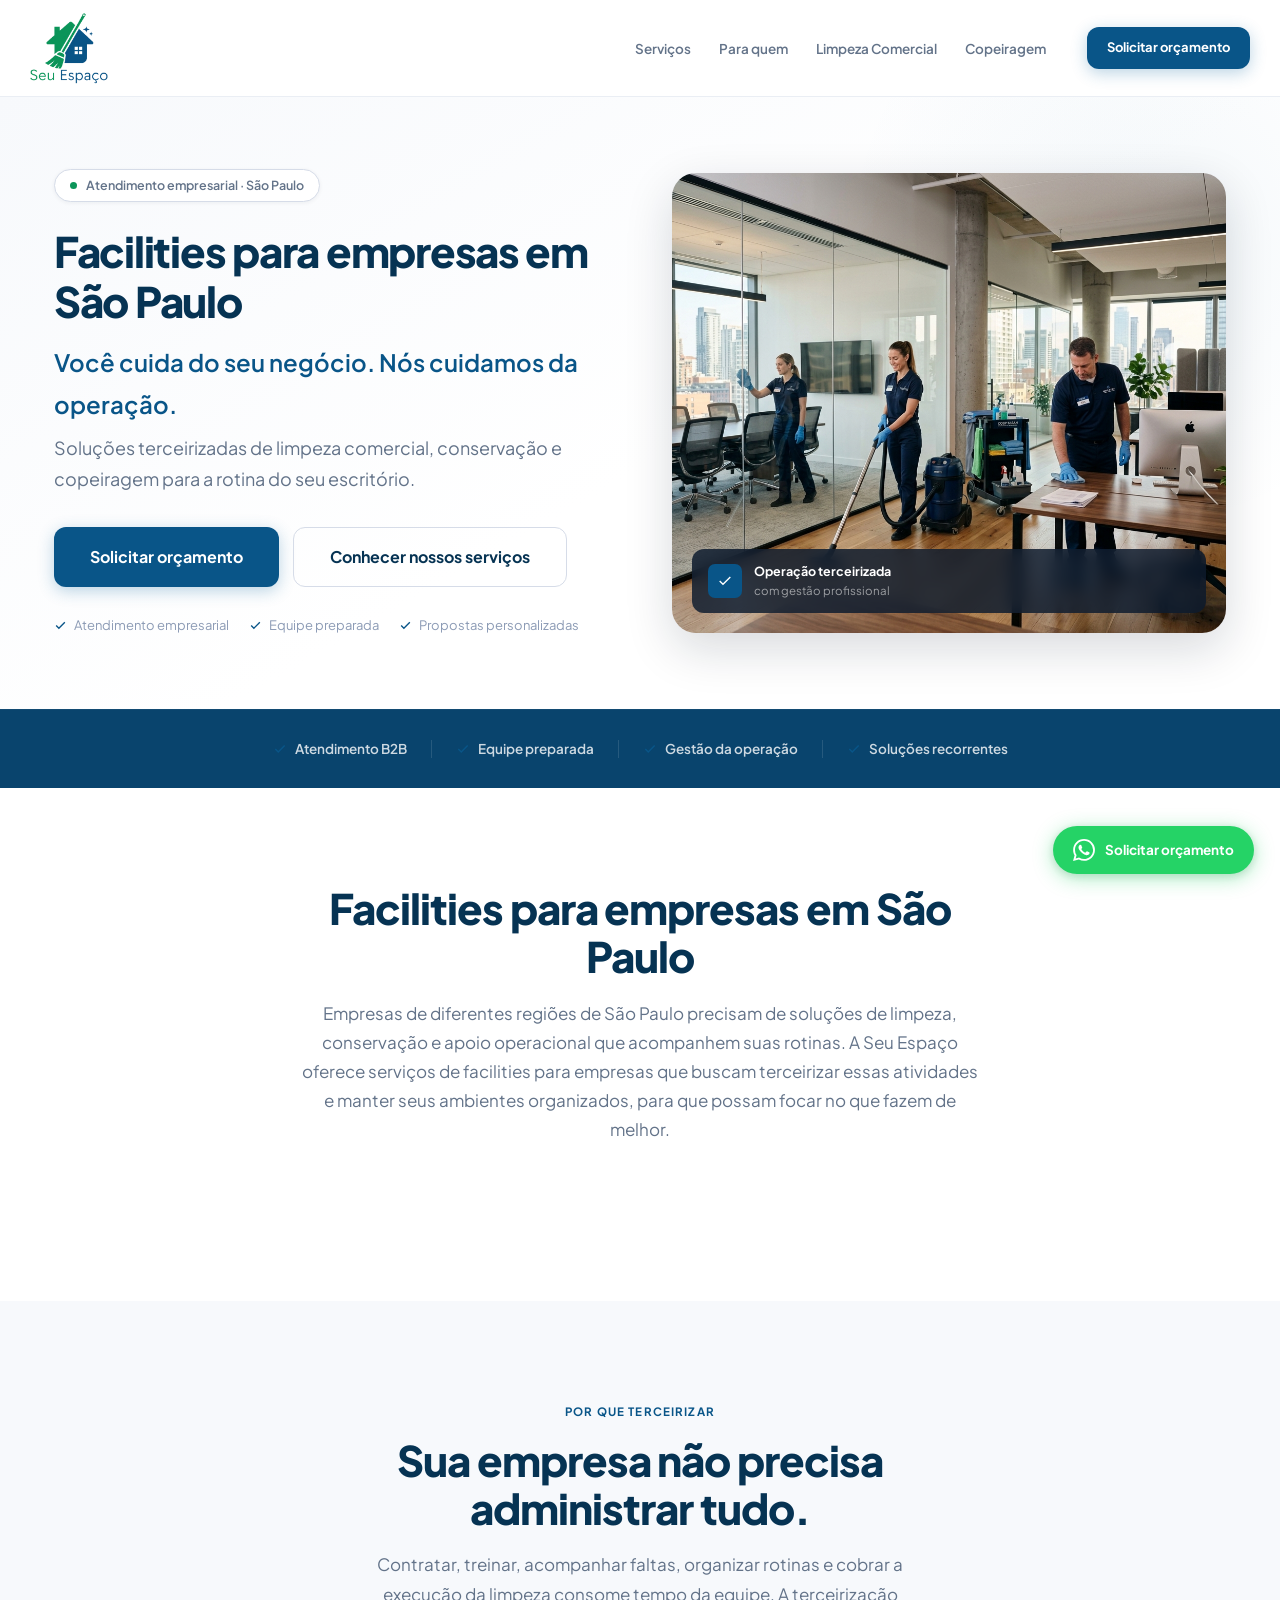
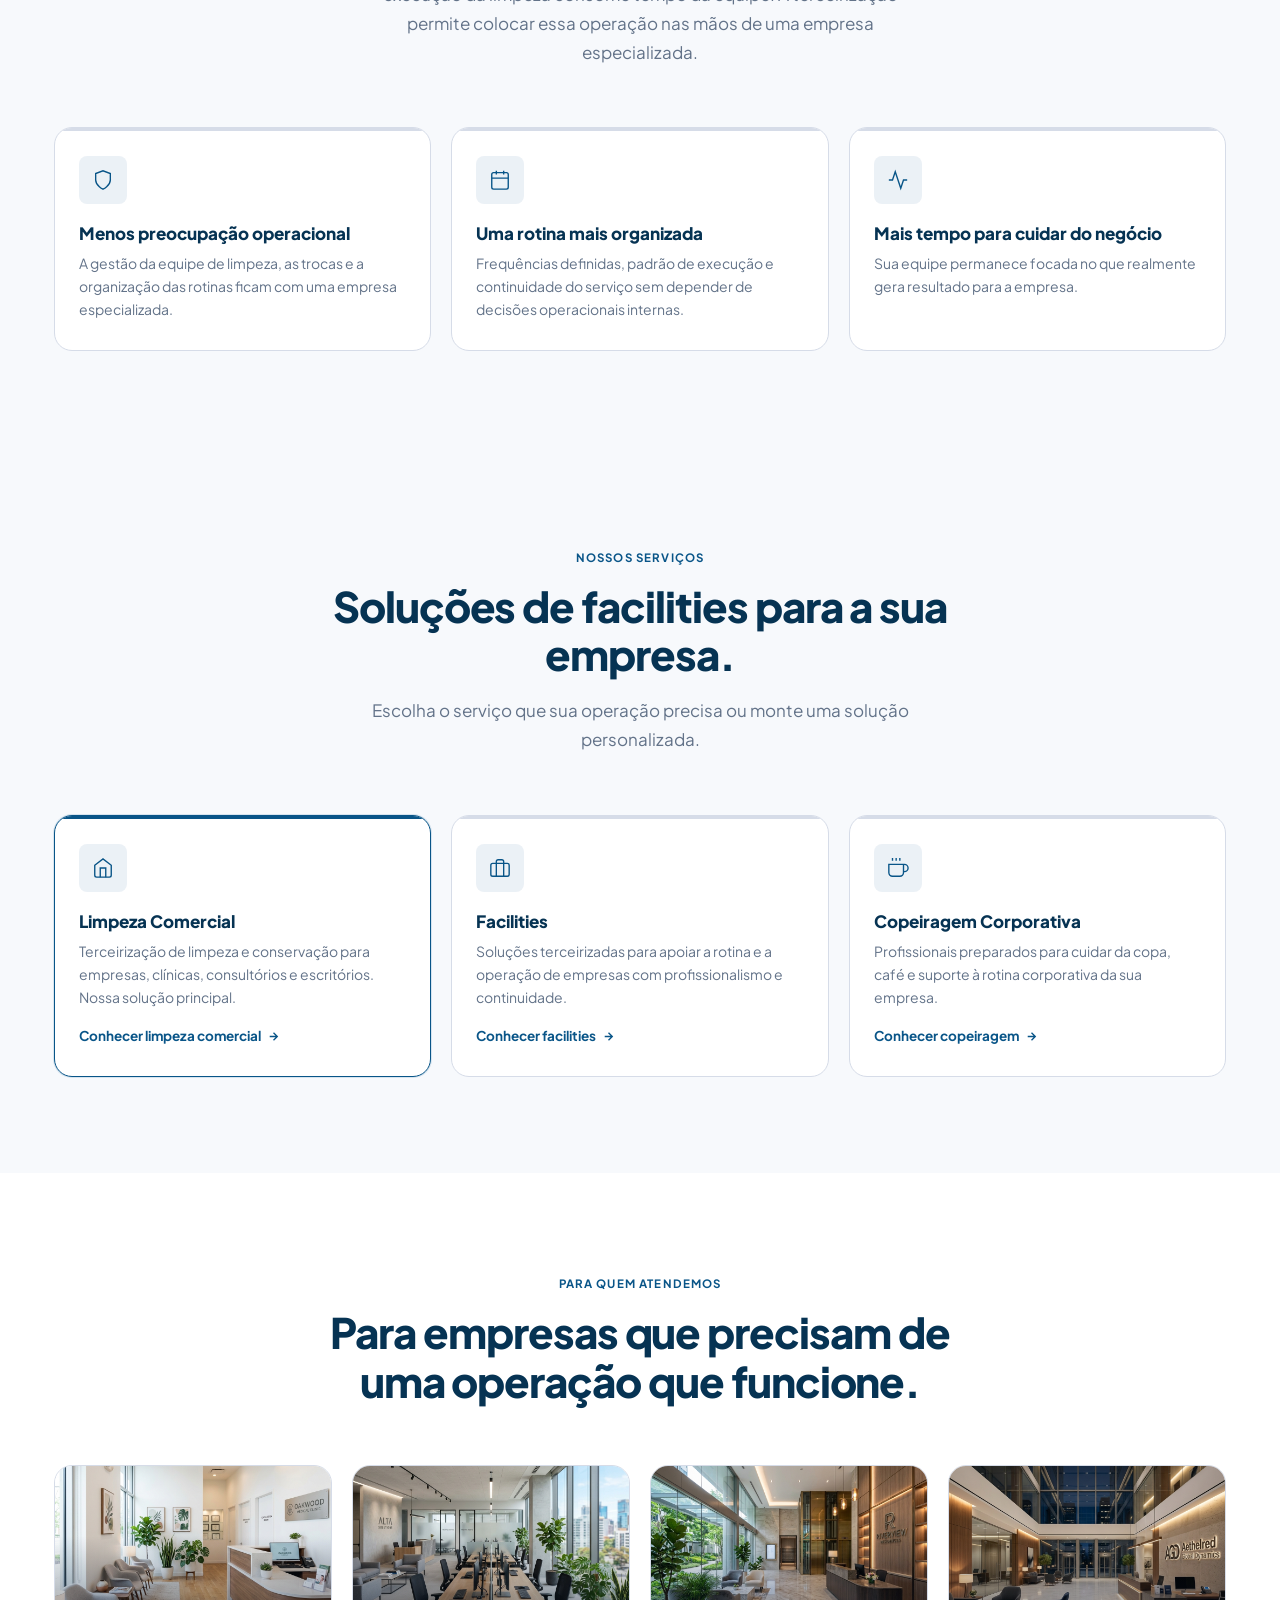
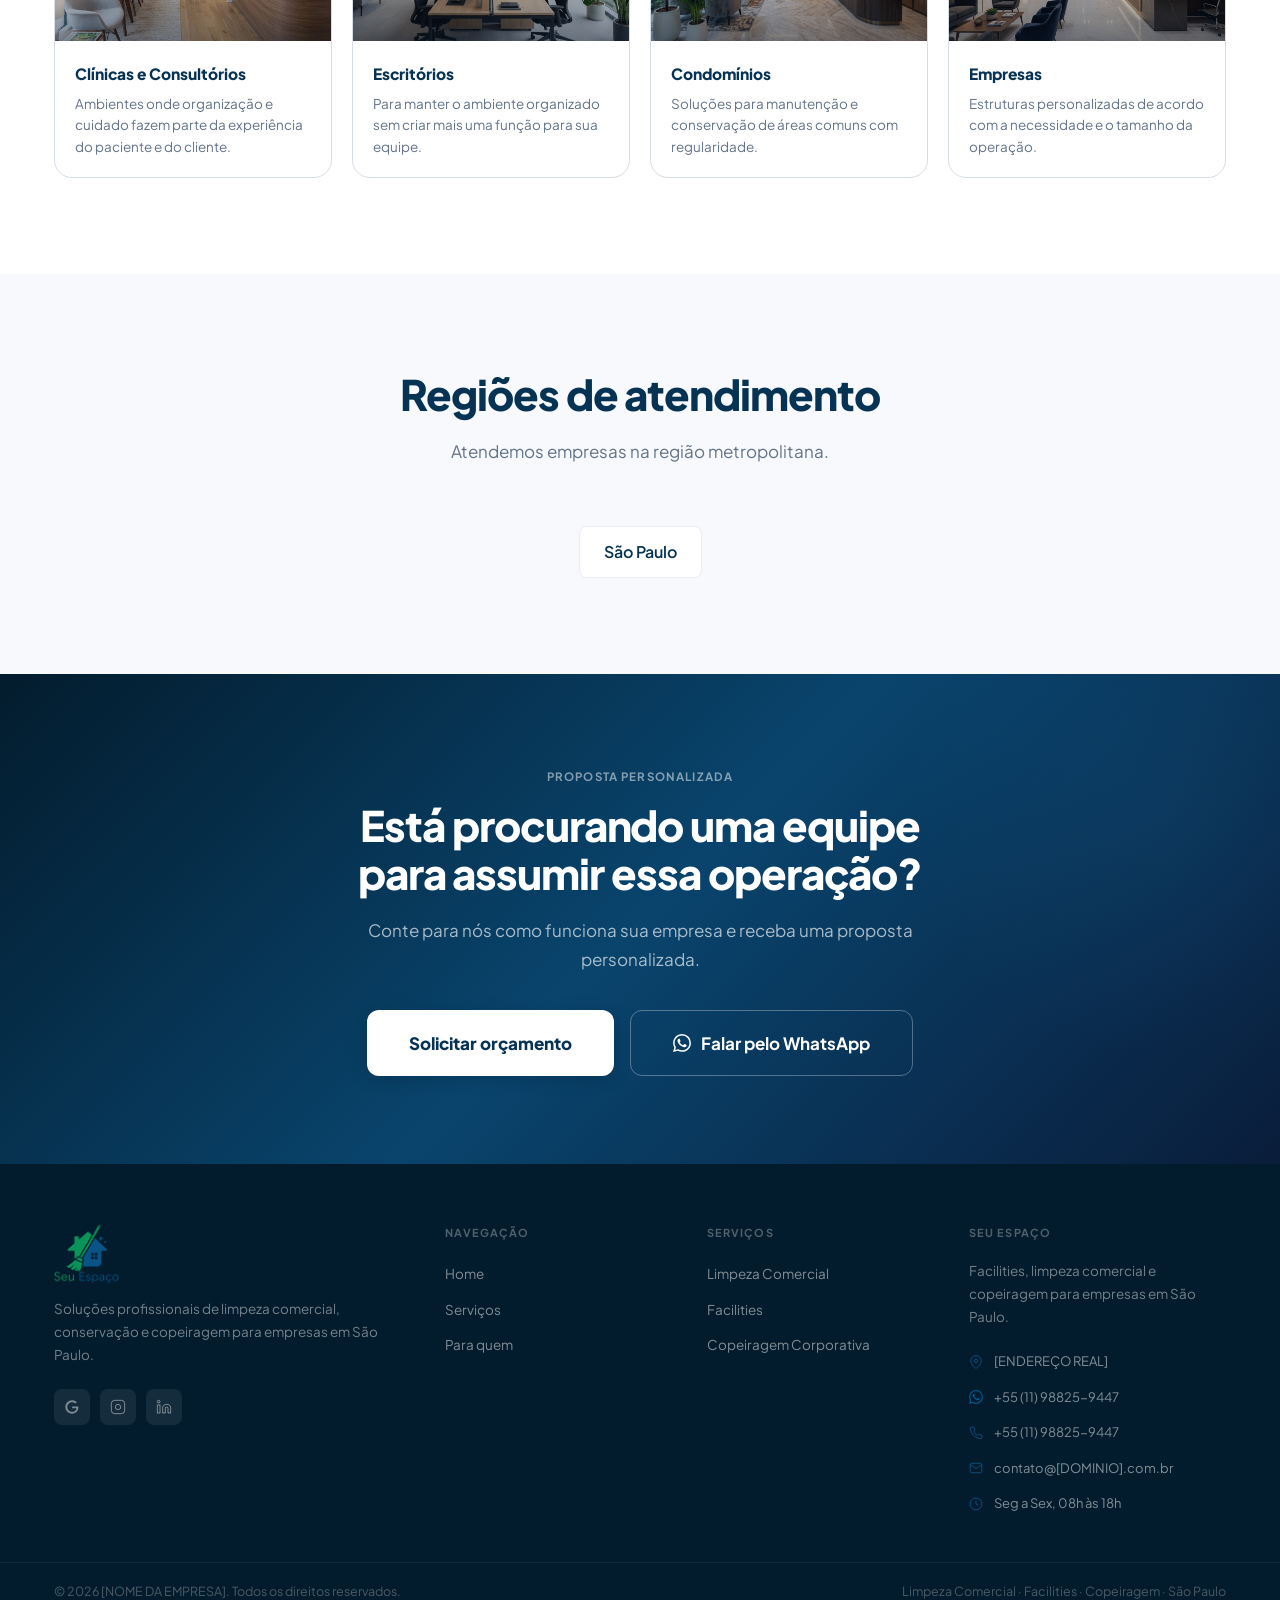
==== index.html @ 24bcc5c9 "style: move top bar below header, make it sticky, center logo on mobile" ====
<!DOCTYPE html>
<html lang="pt-BR">
<head>
  <meta charset="UTF-8" />
  <meta name="viewport" content="width=device-width, initial-scale=1.0" />
  <title>Facilities para Empresas em São Paulo | Seu Espaço</title>
  <meta name="description" content="Soluções de facilities para empresas em São Paulo, com limpeza comercial, conservação e copeiragem. Solicite uma proposta personalizada." />
  <meta name="robots" content="index, follow" />
  <link rel="canonical" href="https://www.seuespaco.com.br/" />
  <meta property="og:title" content="Facilities para Empresas em São Paulo" />
  <meta property="og:description" content="Soluções de facilities para empresas em São Paulo, com limpeza comercial, conservação e copeiragem. Solicite uma proposta personalizada." />
  <meta property="og:type" content="website" />
  <link rel="icon" type="image/png" href="/images/favicon.png" />
  <link rel="preconnect" href="https://fonts.googleapis.com" />
  <link rel="preconnect" href="https://fonts.gstatic.com" crossorigin />
  <link href="https://fonts.googleapis.com/css2?family=Plus+Jakarta+Sans:wght@400;500;600;700;800&display=swap" rel="stylesheet" />
  <link rel="stylesheet" href="/style.css" />
  <!-- Google Tag Manager: replace GOOGLE_TAG_MANAGER_ID -->
  <!-- Meta Pixel Code -->
  <script>
  !function(f,b,e,v,n,t,s)
  {if(f.fbq)return;n=f.fbq=function(){n.callMethod?
  n.callMethod.apply(n,arguments):n.queue.push(arguments)};
  if(!f._fbq)f._fbq=n;n.push=n;n.loaded=!0;n.version='2.0';
  n.queue=[];t=b.createElement(e);t.async=!0;
  t.src=v;s=b.getElementsByTagName(e)[0];
  s.parentNode.insertBefore(t,s)}(window, document,'script',
  'https://connect.facebook.net/en_US/fbevents.js');
  fbq('init', '[META_PIXEL_ID]');
  </script>
  <noscript><img height="1" width="1" style="display:none"
  src="https://www.facebook.com/tr?id=[META_PIXEL_ID]&ev=PageView&noscript=1"
  /></noscript>
  <!-- End Meta Pixel Code -->
  <!-- Google Ads: replace GOOGLE_ADS_ID -->
  <script type="application/ld+json">
  {
    "@context": "https://schema.org",
    "@type": "LocalBusiness",
    "name": "Seu Espaço",
    "image": "https://www.seuespaco.com.br/images/logo.png",
    "url": "https://www.seuespaco.com.br/",
    "telephone": "+5511988259447",
    "address": {
      "@type": "PostalAddress",
      "addressLocality": "São Paulo",
      "addressRegion": "SP",
      "addressCountry": "BR"
    },
    "description": "Facilities, limpeza comercial e copeiragem para empresas em São Paulo."
  }
  </script>
</head>
<body>
  
  <!-- HEADER -->
  <header class="site-header" id="site-header" role="banner">
    <div class="container header-inner">
      <a href="/" class="logo" aria-label="Seu Espaço — Página inicial">
        <img src="/images/logo.png" alt="Seu Espaço" style="height: 72px; width: auto;" />
      </a>
      <nav class="nav" role="navigation" aria-label="Navegação principal">
        <ul class="nav-list">
          <li><a href="#servicos" class="nav-a">Serviços</a></li>
          <li><a href="#para-quem" class="nav-a">Para quem</a></li>
          <li><a href="/limpeza-comercial" class="nav-a">Limpeza Comercial</a></li>
          <li><a href="/copeiragem" class="nav-a">Copeiragem</a></li>
        </ul>
      </nav>
      <a href="limpeza-comercial.html#formulario" class="btn btn-primary btn-sm header-cta" id="cta-header" data-track="orcamento" data-loc="header">Solicitar orçamento</a>
      <button class="hamburger" id="hamburger-btn" aria-label="Abrir menu" aria-expanded="false">
        <span class="hbar"></span><span class="hbar"></span><span class="hbar"></span>
      </button>
    </div>
    <nav class="mobile-menu" id="mobile-menu" role="navigation" aria-label="Menu mobile" aria-hidden="true">
      <ul>
        <li><a href="#servicos" class="mob-a">Serviços</a></li>
        <li><a href="#para-quem" class="mob-a">Para quem</a></li>
        <li><a href="/limpeza-comercial" class="mob-a">Limpeza Comercial</a></li>
        <li><a href="/copeiragem" class="mob-a">Copeiragem</a></li>
      </ul>
      <a href="limpeza-comercial.html#formulario" class="btn btn-primary mob-cta btn-full" data-track="orcamento" data-loc="mobile_menu">Solicitar orçamento</a>
    </nav>
  </header>

  <main>

    <!-- HERO -->
    <section class="home-hero" id="inicio" aria-label="Apresentação">
      <div class="container home-hero-inner">
        <div class="fade-up">
          <div class="hero-badge">
            <span class="badge-dot" aria-hidden="true"></span>
            Atendimento empresarial · São Paulo
          </div>
          <h1 class="display" style="font-size:42px; line-height:1.2; font-weight:800; margin-bottom:16px;">Facilities para empresas em São Paulo</h1>
          <p class="subtitle" style="font-size:24px; font-weight:600; color:var(--accent); margin-bottom:8px;">Você cuida do seu negócio. Nós cuidamos da operação.</p>
          <p class="subtitle" style="font-size:18px;">Soluções terceirizadas de limpeza comercial, conservação e copeiragem para a rotina do seu escritório.</p>
          <div class="hero-cta-row">
            <a href="limpeza-comercial.html#formulario" class="btn btn-primary btn-lg" id="cta-hero-orcamento" data-track="orcamento" data-loc="hero">Solicitar orçamento</a>
            <a href="#servicos" class="btn btn-ghost btn-lg" id="cta-hero-servicos">Conhecer nossos serviços</a>
          </div>
          <div class="hero-note">
            <span class="hero-note-item">
              <svg width="13" height="13" viewBox="0 0 24 24" fill="none" stroke="currentColor" stroke-width="2.5" aria-hidden="true"><polyline points="20 6 9 17 4 12"/></svg>
              Atendimento empresarial
            </span>
            <span class="hero-note-item">
              <svg width="13" height="13" viewBox="0 0 24 24" fill="none" stroke="currentColor" stroke-width="2.5" aria-hidden="true"><polyline points="20 6 9 17 4 12"/></svg>
              Equipe preparada
            </span>
            <span class="hero-note-item">
              <svg width="13" height="13" viewBox="0 0 24 24" fill="none" stroke="currentColor" stroke-width="2.5" aria-hidden="true"><polyline points="20 6 9 17 4 12"/></svg>
              Propostas personalizadas
            </span>
          </div>
        </div>
        <div class="hero-img-wrap fade-right">
          <div class="hero-img-container">
            <img src="/images/facilities-empresas-sao-paulo.jpg" class="hero-img" alt="Equipe de facilities em uniforme corporativo trabalhando em escritório moderno em São Paulo" width="620" height="460" loading="eager" />
            <div class="hero-img-chip" aria-hidden="true">
              <div class="chip-icon">
                <svg width="16" height="16" viewBox="0 0 24 24" fill="none" stroke="#fff" stroke-width="2"><polyline points="20 6 9 17 4 12"/></svg>
              </div>
              <div>
                <span class="chip-title">Operação terceirizada</span>
                <span class="chip-sub">com gestão profissional</span>
              </div>
            </div>
          </div>
        </div>
      </div>
    </section>

    <!-- TRUST BAR -->
    <div class="trust-bar" aria-label="Diferenciais rápidos">
      <div class="trust-bar-inner">
        <div class="trust-i">
          <svg width="14" height="14" viewBox="0 0 24 24" fill="none" stroke="currentColor" stroke-width="2.5" aria-hidden="true"><polyline points="20 6 9 17 4 12"/></svg>
          Atendimento B2B
        </div>
        <div class="trust-sep" aria-hidden="true"></div>
        <div class="trust-i">
          <svg width="14" height="14" viewBox="0 0 24 24" fill="none" stroke="currentColor" stroke-width="2.5" aria-hidden="true"><polyline points="20 6 9 17 4 12"/></svg>
          Equipe preparada
        </div>
        <div class="trust-sep" aria-hidden="true"></div>
        <div class="trust-i">
          <svg width="14" height="14" viewBox="0 0 24 24" fill="none" stroke="currentColor" stroke-width="2.5" aria-hidden="true"><polyline points="20 6 9 17 4 12"/></svg>
          Gestão da operação
        </div>
        <div class="trust-sep" aria-hidden="true"></div>
        <div class="trust-i">
          <svg width="14" height="14" viewBox="0 0 24 24" fill="none" stroke="currentColor" stroke-width="2.5" aria-hidden="true"><polyline points="20 6 9 17 4 12"/></svg>
          Soluções recorrentes
        </div>
      </div>
    </div>

    <!-- SEO LOCAL -->
    <section class="section-pad bg-white" aria-labelledby="seo-local-title">
      <div class="container">
        <div class="section-head fade-up">
          <h2 class="title" id="seo-local-title">Facilities para empresas em São Paulo</h2>
          <p class="subtitle" style="max-width:800px; margin: 0 auto; text-align:center;">Empresas de diferentes regiões de São Paulo precisam de soluções de limpeza, conservação e apoio operacional que acompanhem suas rotinas. A Seu Espaço oferece serviços de facilities para empresas que buscam terceirizar essas atividades e manter seus ambientes organizados, para que possam focar no que fazem de melhor.</p>
        </div>
      </div>
    </section>

    <!-- BENEFÍCIOS -->
    <section class="section-pad bg-off" aria-labelledby="beneficios-title">
      <div class="container">
        <div class="section-head fade-up">
          <span class="label">Por que terceirizar</span>
          <h2 class="title" id="beneficios-title">Sua empresa não precisa administrar tudo.</h2>
          <p class="subtitle subtitle--center">Contratar, treinar, acompanhar faltas, organizar rotinas e cobrar a execução da limpeza consome tempo da equipe. A terceirização permite colocar essa operação nas mãos de uma empresa especializada.</p>
        </div>
        <div class="cards-3">
          <div class="card fade-up">
            <div class="card-icon" aria-hidden="true">
              <svg width="22" height="22" viewBox="0 0 24 24" fill="none" stroke="currentColor" stroke-width="1.5"><path d="M12 22s8-4 8-10V5l-8-3-8 3v7c0 6 8 10 8 10z"/></svg>
            </div>
            <h3 class="card-title">Menos preocupação operacional</h3>
            <p class="card-text">A gestão da equipe de limpeza, as trocas e a organização das rotinas ficam com uma empresa especializada.</p>
          </div>
          <div class="card fade-up">
            <div class="card-icon" aria-hidden="true">
              <svg width="22" height="22" viewBox="0 0 24 24" fill="none" stroke="currentColor" stroke-width="1.5"><rect x="3" y="4" width="18" height="18" rx="2"/><line x1="16" y1="2" x2="16" y2="6"/><line x1="8" y1="2" x2="8" y2="6"/><line x1="3" y1="10" x2="21" y2="10"/></svg>
            </div>
            <h3 class="card-title">Uma rotina mais organizada</h3>
            <p class="card-text">Frequências definidas, padrão de execução e continuidade do serviço sem depender de decisões operacionais internas.</p>
          </div>
          <div class="card fade-up">
            <div class="card-icon" aria-hidden="true">
              <svg width="22" height="22" viewBox="0 0 24 24" fill="none" stroke="currentColor" stroke-width="1.5"><polyline points="22 12 18 12 15 21 9 3 6 12 2 12"/></svg>
            </div>
            <h3 class="card-title">Mais tempo para cuidar do negócio</h3>
            <p class="card-text">Sua equipe permanece focada no que realmente gera resultado para a empresa.</p>
          </div>
        </div>
      </div>
    </section>

    <!-- SERVIÇOS -->
    <section class="section-pad bg-off" id="servicos" aria-labelledby="servicos-title">
      <div class="container">
        <div class="section-head fade-up">
          <span class="label">Nossos serviços</span>
          <h2 class="title" id="servicos-title">Soluções de facilities para a sua empresa.</h2>
          <p class="subtitle subtitle--center">Escolha o serviço que sua operação precisa ou monte uma solução personalizada.</p>
        </div>
        <div class="cards-3">
          <div class="card card--featured fade-up">
            <div class="card-icon" aria-hidden="true">
              <svg width="22" height="22" viewBox="0 0 24 24" fill="none" stroke="currentColor" stroke-width="1.5"><path d="M3 9l9-7 9 7v11a2 2 0 01-2 2H5a2 2 0 01-2-2z"/><polyline points="9 22 9 12 15 12 15 22"/></svg>
            </div>
            <h3 class="card-title">Limpeza Comercial</h3>
            <p class="card-text">Terceirização de limpeza e conservação para empresas, clínicas, consultórios e escritórios. Nossa solução principal.</p>
            <a href="/limpeza-comercial" class="card-link" id="cta-card-limpeza">
              Conhecer limpeza comercial
              <svg width="13" height="13" viewBox="0 0 24 24" fill="none" stroke="currentColor" stroke-width="2.5" aria-hidden="true"><path d="M5 12h14M12 5l7 7-7 7"/></svg>
            </a>
          </div>
          <div class="card fade-up">
            <div class="card-icon" aria-hidden="true">
              <svg width="22" height="22" viewBox="0 0 24 24" fill="none" stroke="currentColor" stroke-width="1.5"><rect x="2" y="7" width="20" height="14" rx="2"/><path d="M16 21V5a2 2 0 00-2-2h-4a2 2 0 00-2 2v16"/></svg>
            </div>
            <h3 class="card-title">Facilities</h3>
            <p class="card-text">Soluções terceirizadas para apoiar a rotina e a operação de empresas com profissionalismo e continuidade.</p>
            <a href="/limpeza-comercial" class="card-link" id="cta-card-facilities">
              Conhecer facilities
              <svg width="13" height="13" viewBox="0 0 24 24" fill="none" stroke="currentColor" stroke-width="2.5" aria-hidden="true"><path d="M5 12h14M12 5l7 7-7 7"/></svg>
            </a>
          </div>
          <div class="card fade-up">
            <div class="card-icon" aria-hidden="true">
              <svg width="22" height="22" viewBox="0 0 24 24" fill="none" stroke="currentColor" stroke-width="1.5"><path d="M18 8h1a4 4 0 010 8h-1M2 8h16v9a4 4 0 01-4 4H6a4 4 0 01-4-4V8zM6 1v3M10 1v3M14 1v3"/></svg>
            </div>
            <h3 class="card-title">Copeiragem Corporativa</h3>
            <p class="card-text">Profissionais preparados para cuidar da copa, café e suporte à rotina corporativa da sua empresa.</p>
            <a href="/copeiragem" class="card-link" id="cta-card-copeiragem">
              Conhecer copeiragem
              <svg width="13" height="13" viewBox="0 0 24 24" fill="none" stroke="currentColor" stroke-width="2.5" aria-hidden="true"><path d="M5 12h14M12 5l7 7-7 7"/></svg>
            </a>
          </div>
        </div>
      </div>
    </section>

    <!-- PARA QUEM -->
    <section class="section-pad bg-white" id="para-quem" aria-labelledby="paraquem-title">
      <div class="container">
        <div class="section-head fade-up">
          <span class="label">Para quem atendemos</span>
          <h2 class="title" id="paraquem-title">Para empresas que precisam de uma operação que funcione.</h2>
        </div>
        <div class="seg-grid">
          <div class="seg-card fade-up">
            <div class="seg-img-wrap">
              <img src="/images/clinic.jpg" alt="Recepção de clínica médica limpa e organizada em São Paulo" loading="lazy" width="400" height="300" />
              <div class="seg-img-overlay" aria-hidden="true"></div>
            </div>
            <div class="seg-body">
              <h3 class="seg-title">Clínicas e Consultórios</h3>
              <p class="seg-text">Ambientes onde organização e cuidado fazem parte da experiência do paciente e do cliente.</p>
            </div>
          </div>
          <div class="seg-card fade-up">
            <div class="seg-img-wrap">
              <img src="/images/office.jpg" alt="Escritório corporativo limpo e organizado em São Paulo" loading="lazy" width="400" height="300" />
              <div class="seg-img-overlay" aria-hidden="true"></div>
            </div>
            <div class="seg-body">
              <h3 class="seg-title">Escritórios</h3>
              <p class="seg-text">Para manter o ambiente organizado sem criar mais uma função para sua equipe.</p>
            </div>
          </div>
          <div class="seg-card fade-up">
            <div class="seg-img-wrap">
              <img src="/images/condominium.jpg" alt="Lobby de condomínio limpo e conservado em São Paulo" loading="lazy" width="400" height="300" />
              <div class="seg-img-overlay" aria-hidden="true"></div>
            </div>
            <div class="seg-body">
              <h3 class="seg-title">Condomínios</h3>
              <p class="seg-text">Soluções para manutenção e conservação de áreas comuns com regularidade.</p>
            </div>
          </div>
          <div class="seg-card fade-up">
            <div class="seg-img-wrap">
              <img src="/images/corporate.jpg" alt="Hall de entrada de sede corporativa impecável em São Paulo" loading="lazy" width="400" height="300" />
              <div class="seg-img-overlay" aria-hidden="true"></div>
            </div>
            <div class="seg-body">
              <h3 class="seg-title">Empresas</h3>
              <p class="seg-text">Estruturas personalizadas de acordo com a necessidade e o tamanho da operação.</p>
            </div>
          </div>
        </div>
      </div>
    </section>

    <!-- REGIÕES DE ATENDIMENTO -->
    <section class="section-pad bg-off" aria-labelledby="regioes-title">
      <div class="container">
        <div class="section-head fade-up">
          <h2 class="title" id="regioes-title">Regiões de atendimento</h2>
          <p class="subtitle subtitle--center">Atendemos empresas na região metropolitana.</p>
        </div>
        <div class="fade-up" style="display:flex; justify-content:center;">
          <ul class="regioes-list" style="display:flex; flex-wrap:wrap; justify-content:center; gap:16px; list-style:none; padding:0;">
            <li style="padding:12px 24px; background:var(--white); border:1px solid var(--gray-100); border-radius:8px; font-weight:600; color:var(--navy);">São Paulo</li>
            <!-- [ATENDIMENTO_REGIONAIS] -->
          </ul>
        </div>
      </div>
    </section>

    <!-- CTA ESCURO -->
    <section class="dark-cta" aria-labelledby="dark-cta-title">
      <div class="dark-cta-inner fade-up">
        <span class="label label--light">Proposta personalizada</span>
        <h2 class="title title--light" id="dark-cta-title">Está procurando uma equipe para assumir essa operação?</h2>
        <p class="subtitle subtitle--light subtitle--center">Conte para nós como funciona sua empresa e receba uma proposta personalizada.</p>
        <div class="dark-cta-btns">
          <a href="limpeza-comercial.html#formulario" class="btn btn-white btn-xl" id="cta-dark-orcamento" data-track="orcamento" data-loc="dark_cta">Solicitar orçamento</a>
          <a href="https://wa.me/5511988259447?text=Ol%C3%A1%21+Vim+pelo+site+e+gostaria+de+solicitar+um+or%C3%A7amento+de+facilities." class="btn btn-ghost-light btn-xl" target="_blank" rel="noopener noreferrer" id="cta-dark-wa" data-track="whatsapp" data-loc="dark_cta">
            <svg width="18" height="18" viewBox="0 0 24 24" fill="currentColor" aria-hidden="true"><path d="M17.472 14.382c-.297-.149-1.758-.867-2.03-.967-.273-.099-.471-.148-.67.15-.197.297-.767.966-.94 1.164-.173.199-.347.223-.644.075-.297-.15-1.255-.463-2.39-1.475-.883-.788-1.48-1.761-1.653-2.059-.173-.297-.018-.458.13-.606.134-.133.298-.347.446-.52.149-.174.198-.298.298-.497.099-.198.05-.371-.025-.52-.075-.149-.669-1.612-.916-2.207-.242-.579-.487-.5-.669-.51-.173-.008-.371-.01-.57-.01-.198 0-.52.074-.792.372-.272.297-1.04 1.016-1.04 2.479 0 1.462 1.065 2.875 1.213 3.074.149.198 2.096 3.2 5.077 4.487.709.306 1.262.489 1.694.625.712.227 1.36.195 1.871.118.571-.085 1.758-.719 2.006-1.413.248-.694.248-1.289.173-1.413-.074-.124-.272-.198-.57-.347m-5.421 7.403h-.004a9.87 9.87 0 01-5.031-1.378l-.361-.214-3.741.982.998-3.648-.235-.374a9.86 9.86 0 01-1.51-5.26c.001-5.45 4.436-9.884 9.888-9.884 2.64 0 5.122 1.03 6.988 2.898a9.825 9.825 0 012.893 6.994c-.003 5.45-4.437 9.884-9.885 9.884m8.413-18.297A11.815 11.815 0 0012.05 0C5.495 0 .16 5.335.157 11.892c0 2.096.547 4.142 1.588 5.945L.057 24l6.305-1.654a11.882 11.882 0 005.683 1.448h.005c6.554 0 11.89-5.335 11.893-11.893a11.821 11.821 0 00-3.48-8.413z"/></svg>
            Falar pelo WhatsApp
          </a>
        </div>
      </div>
    </section>

  </main>

  <!-- FOOTER -->
  <footer class="site-footer" role="contentinfo">
    <div class="container footer-grid">
      <div>
        <a href="/" class="logo footer-logo" aria-label="Seu Espaço — Início">
          <img src="/images/logo.png" alt="Seu Espaço" style="height: 60px; width: auto;" />
        </a>
        <p class="footer-desc">Soluções profissionais de limpeza comercial, conservação e copeiragem para empresas em São Paulo.</p>
        <div class="footer-social">
          <a href="https://share.google/EpGStYPHH48AmYgyb" class="soc-a" target="_blank" rel="noopener noreferrer" aria-label="Google Meu Negócio">
            <svg width="16" height="16" viewBox="0 0 24 24" fill="currentColor" aria-hidden="true"><path d="M21.35 11.1h-9.17v2.73h6.51c-.33 3.81-3.5 5.44-6.5 5.44C8.36 19.27 5 16.25 5 12c0-4.1 3.2-7.27 7.2-7.27 3.09 0 4.9 1.97 4.9 1.97L19 4.72S16.56 2 12.1 2C6.42 2 2.03 6.8 2.03 12c0 5.05 4.13 10 10.22 10 5.35 0 9.25-3.67 9.25-9.09 0-1.15-.15-1.81-.15-1.81z"/></svg>
          </a>
          <a href="https://instagram.com/[USUARIO_INSTAGRAM]" class="soc-a" target="_blank" rel="noopener noreferrer" aria-label="Instagram">
            <svg width="16" height="16" viewBox="0 0 24 24" fill="none" stroke="currentColor" stroke-width="1.5" aria-hidden="true"><rect x="2" y="2" width="20" height="20" rx="5"/><path d="M16 11.37A4 4 0 1112.63 8 4 4 0 0116 11.37z"/><line x1="17.5" y1="6.5" x2="17.51" y2="6.5"/></svg>
          </a>
          <a href="https://linkedin.com/company/[PAGINA_LINKEDIN]" class="soc-a" target="_blank" rel="noopener noreferrer" aria-label="LinkedIn">
            <svg width="16" height="16" viewBox="0 0 24 24" fill="none" stroke="currentColor" stroke-width="1.5" aria-hidden="true"><path d="M16 8a6 6 0 016 6v7h-4v-7a2 2 0 00-2-2 2 2 0 00-2 2v7h-4v-7a6 6 0 016-6z"/><rect x="2" y="9" width="4" height="12"/><circle cx="4" cy="4" r="2"/></svg>
          </a>
        </div>
      </div>
      <nav aria-label="Páginas">
        <h3 class="footer-col-title">Navegação</h3>
        <ul class="footer-links">
          <li><a href="/" class="footer-link">Home</a></li>
          <li><a href="#servicos" class="footer-link">Serviços</a></li>
          <li><a href="#para-quem" class="footer-link">Para quem</a></li>
        </ul>
      </nav>
      <nav aria-label="Landing pages">
        <h3 class="footer-col-title">Serviços</h3>
        <ul class="footer-links">
          <li><a href="limpeza-comercial.html" class="footer-link">Limpeza Comercial</a></li>
          <li><a href="limpeza-comercial.html" class="footer-link">Facilities</a></li>
          <li><a href="copeiragem.html" class="footer-link">Copeiragem Corporativa</a></li>
        </ul>
      </nav>
      <div>
        <h3 class="footer-col-title">Seu Espaço</h3>
        <p class="footer-desc">Facilities, limpeza comercial e copeiragem para empresas em São Paulo.</p>
        <div class="footer-contacts" itemscope itemtype="https://schema.org/LocalBusiness">
          <meta itemprop="name" content="Seu Espaço">
          <meta itemprop="image" content="https://www.seuespaco.com.br/images/logo.png">
          <div class="footer-ci" itemprop="address" itemscope itemtype="https://schema.org/PostalAddress">
            <svg width="14" height="14" viewBox="0 0 24 24" fill="none" stroke="currentColor" stroke-width="1.5" aria-hidden="true"><path d="M21 10c0 7-9 13-9 13s-9-6-9-13a9 9 0 0118 0z"/><circle cx="12" cy="10" r="3"/></svg>
            <span itemprop="streetAddress">[ENDEREÇO REAL]</span>
          </div>
          <div class="footer-ci">
            <svg width="14" height="14" viewBox="0 0 24 24" fill="currentColor" aria-hidden="true"><path d="M17.472 14.382c-.297-.149-1.758-.867-2.03-.967-.273-.099-.471-.148-.67.15-.197.297-.767.966-.94 1.164-.173.199-.347.223-.644.075-.297-.15-1.255-.463-2.39-1.475-.883-.788-1.48-1.761-1.653-2.059-.173-.297-.018-.458.13-.606.134-.133.298-.347.446-.52.149-.174.198-.298.298-.497.099-.198.05-.371-.025-.52-.075-.149-.669-1.612-.916-2.207-.242-.579-.487-.5-.669-.51-.173-.008-.371-.01-.57-.01-.198 0-.52.074-.792.372-.272.297-1.04 1.016-1.04 2.479 0 1.462 1.065 2.875 1.213 3.074.149.198 2.096 3.2 5.077 4.487.709.306 1.262.489 1.694.625.712.227 1.36.195 1.871.118.571-.085 1.758-.719 2.006-1.413.248-.694.248-1.289.173-1.413-.074-.124-.272-.198-.57-.347m-5.421 7.403h-.004a9.87 9.87 0 01-5.031-1.378l-.361-.214-3.741.982.998-3.648-.235-.374a9.86 9.86 0 01-1.51-5.26c.001-5.45 4.436-9.884 9.888-9.884 2.64 0 5.122 1.03 6.988 2.898a9.825 9.825 0 012.893 6.994c-.003 5.45-4.437 9.884-9.885 9.884m8.413-18.297A11.815 11.815 0 0012.05 0C5.495 0 .16 5.335.157 11.892c0 2.096.547 4.142 1.588 5.945L.057 24l6.305-1.654a11.882 11.882 0 005.683 1.448h.005c6.554 0 11.89-5.335 11.893-11.893a11.821 11.821 0 00-3.48-8.413z"/></svg>
            <a href="https://wa.me/5511988259447" target="_blank" rel="noopener noreferrer" data-track="phone" data-loc="footer">+55 (11) 98825-9447</a>
          </div>
          <div class="footer-ci">
            <svg width="14" height="14" viewBox="0 0 24 24" fill="none" stroke="currentColor" stroke-width="1.5" aria-hidden="true"><path d="M22 16.92v3a2 2 0 01-2.18 2 19.79 19.79 0 01-8.63-3.07 19.5 19.5 0 01-6-6 19.79 19.79 0 01-3.07-8.67A2 2 0 014.11 2h3a2 2 0 012 1.72 12.84 12.84 0 00.7 2.81 2 2 0 01-.45 2.11L8.09 9.91a16 16 0 006 6l1.27-1.27a2 2 0 012.11-.45 12.84 12.84 0 002.81.7A2 2 0 0122 16.92z"/></svg>
            <a href="tel:5511988259447" itemprop="telephone" data-track="phone" data-loc="footer">+55 (11) 98825-9447</a>
          </div>
          <div class="footer-ci">
            <svg width="14" height="14" viewBox="0 0 24 24" fill="none" stroke="currentColor" stroke-width="1.5" aria-hidden="true"><path d="M4 4h16c1.1 0 2 .9 2 2v12c0 1.1-.9 2-2 2H4c-1.1 0-2-.9-2-2V6c0-1.1.9-2 2-2z"/><polyline points="22,6 12,13 2,6"/></svg>
            <a href="mailto:contato@[DOMINIO].com.br" itemprop="email" data-track="phone" data-loc="footer">contato@[DOMINIO].com.br</a>
          </div>
          <div class="footer-ci">
            <svg width="14" height="14" viewBox="0 0 24 24" fill="none" stroke="currentColor" stroke-width="1.5" aria-hidden="true"><circle cx="12" cy="12" r="10"/><polyline points="12 6 12 12 16 14"/></svg>
            <span itemprop="openingHours" content="Mo-Fr 08:00-18:00">Seg a Sex, 08h às 18h</span>
          </div>
        </div>
      </div>
    </div>
    <div class="footer-bar">
      <div class="container footer-bar-inner">
        <p>© <span data-year></span> [NOME DA EMPRESA]. Todos os direitos reservados.</p>
        <p>Limpeza Comercial · Facilities · Copeiragem · São Paulo</p>
      </div>
    </div>
  </footer>

  <!-- WHATSAPP FLOAT -->
  <a href="https://wa.me/5511988259447?text=Ol%C3%A1%21+Vim+pelo+site+e+gostaria+de+solicitar+um+or%C3%A7amento+de+facilities." class="wa-float" target="_blank" rel="noopener noreferrer" aria-label="Solicitar orçamento pelo WhatsApp" id="wa-float-home" data-track="whatsapp" data-loc="float_home">
    <svg width="22" height="22" viewBox="0 0 24 24" fill="currentColor" aria-hidden="true"><path d="M17.472 14.382c-.297-.149-1.758-.867-2.03-.967-.273-.099-.471-.148-.67.15-.197.297-.767.966-.94 1.164-.173.199-.347.223-.644.075-.297-.15-1.255-.463-2.39-1.475-.883-.788-1.48-1.761-1.653-2.059-.173-.297-.018-.458.13-.606.134-.133.298-.347.446-.52.149-.174.198-.298.298-.497.099-.198.05-.371-.025-.52-.075-.149-.669-1.612-.916-2.207-.242-.579-.487-.5-.669-.51-.173-.008-.371-.01-.57-.01-.198 0-.52.074-.792.372-.272.297-1.04 1.016-1.04 2.479 0 1.462 1.065 2.875 1.213 3.074.149.198 2.096 3.2 5.077 4.487.709.306 1.262.489 1.694.625.712.227 1.36.195 1.871.118.571-.085 1.758-.719 2.006-1.413.248-.694.248-1.289.173-1.413-.074-.124-.272-.198-.57-.347m-5.421 7.403h-.004a9.87 9.87 0 01-5.031-1.378l-.361-.214-3.741.982.998-3.648-.235-.374a9.86 9.86 0 01-1.51-5.26c.001-5.45 4.436-9.884 9.888-9.884 2.64 0 5.122 1.03 6.988 2.898a9.825 9.825 0 012.893 6.994c-.003 5.45-4.437 9.884-9.885 9.884m8.413-18.297A11.815 11.815 0 0012.05 0C5.495 0 .16 5.335.157 11.892c0 2.096.547 4.142 1.588 5.945L.057 24l6.305-1.654a11.882 11.882 0 005.683 1.448h.005c6.554 0 11.89-5.335 11.893-11.893a11.821 11.821 0 00-3.48-8.413z"/></svg>
    <span class="wa-float-label">Solicitar orçamento</span>
  </a>

  <script src="/script.js"></script>
</body>
</html>
---- style.css ----
/* =============================================
   VALDIRENE FACILITIES — DESIGN SYSTEM
   Shared stylesheet for Home + 2 Landing Pages
   ============================================= */

/* --- TOKENS --- */
:root {
  --navy:       #063353;
  --navy-mid:   #09446d;
  --navy-deep:  #031c2d;
  --accent:     #095588;
  --accent-dark:#07446d;
  --accent-light:rgba(9,85,136,0.08);
  --teal:       #0b9559;
  --white:      #FFFFFF;
  --off-white:  #F7F9FC;
  --gray-50:    #F4F6FA;
  --gray-100:   #EAEEf4;
  --gray-200:   #D6DCE8;
  --gray-300:   #B8C2D4;
  --gray-400:   #8C9BB5;
  --gray-500:   #637389;
  --gray-600:   #445369;
  --gray-700:   #2D3D55;
  --gray-800:   #1C2C42;
  --success:    #0b9559;

  --font: 'Plus Jakarta Sans', system-ui, -apple-system, sans-serif;

  --max-w:        1220px;
  --px:           24px;
  --px-m:         20px;
  --section-v:    96px;
  --section-v-m:  60px;

  --r-sm:   8px;
  --r-md:   12px;
  --r-lg:   18px;
  --r-xl:   24px;
  --r-full: 9999px;

  --sh-xs: 0 1px 4px rgba(12,26,46,.06);
  --sh-sm: 0 4px 12px rgba(12,26,46,.09);
  --sh-md: 0 8px 28px rgba(12,26,46,.12);
  --sh-lg: 0 16px 48px rgba(12,26,46,.16);

  --ease: cubic-bezier(.4,0,.2,1);
  --t:    .22s var(--ease);
  --tf:   .14s var(--ease);
}

/* --- RESET --- */
*,*::before,*::after{box-sizing:border-box;margin:0;padding:0}
html{scroll-behavior:smooth;-webkit-text-size-adjust:100%}
body{font-family:var(--font);font-size:16px;line-height:1.65;color:var(--gray-600);background:var(--white);overflow-x:hidden;-webkit-font-smoothing:antialiased}
img{display:block;max-width:100%;height:auto}
a{color:inherit;text-decoration:none}
ul,ol{list-style:none}
button{font-family:inherit;cursor:pointer;border:none;background:none}
input,select,textarea{font-family:inherit}

/* --- LAYOUT --- */
.container{width:100%;max-width:var(--max-w);margin-inline:auto;padding-inline:var(--px)}
.section-pad{padding-block:var(--section-v)}
.bg-white{background:var(--white)}
.bg-off{background:var(--off-white)}
.bg-gray{background:var(--gray-50)}
.bg-dark{background:var(--navy)}

/* --- TYPOGRAPHY --- */
.label{
  display:inline-flex;align-items:center;gap:8px;
  font-size:11.5px;font-weight:700;letter-spacing:.1em;text-transform:uppercase;
  color:var(--accent);margin-bottom:14px
}
.label--light{color:rgba(255,255,255,.5)}
.label--muted{color:var(--gray-400)}

.section-head{text-align:center;max-width:680px;margin-inline:auto;margin-bottom:60px}
.section-head--left{text-align:left;margin-inline:0}

h1.display{
  font-size:clamp(38px,5.5vw,62px);font-weight:800;
  color:var(--navy);line-height:1.08;letter-spacing:-.03em
}
h2.title{
  font-size:clamp(26px,3.8vw,42px);font-weight:800;
  color:var(--navy);line-height:1.15;letter-spacing:-.025em;margin-bottom:18px
}
h2.title--light{color:var(--white)}
h3.card-title{
  font-size:17px;font-weight:800;color:var(--navy);
  line-height:1.3;margin-bottom:8px
}
.subtitle{font-size:17px;color:var(--gray-500);line-height:1.72;max-width:560px}
.subtitle--center{margin-inline:auto}
.subtitle--light{color:rgba(255,255,255,.65)}
.accent-word{color:var(--accent)}

/* --- BUTTONS --- */
.btn{
  display:inline-flex;align-items:center;justify-content:center;gap:10px;
  font-weight:700;font-size:15px;border-radius:var(--r-md);
  padding:14px 28px;transition:all var(--t);white-space:nowrap;
  position:relative;overflow:hidden
}
.btn-lg{font-size:16px;padding:16px 36px}
.btn-xl{font-size:17px;padding:18px 42px}
.btn-sm{font-size:13px;padding:10px 20px}
.btn-full{width:100%}

.btn-primary{
  background:var(--accent);color:var(--white);
  box-shadow:0 4px 16px rgba(29,111,164,.3)
}
.btn-primary:hover{background:var(--accent-dark);transform:translateY(-1px);box-shadow:0 6px 22px rgba(29,111,164,.42)}
.btn-primary:active{transform:translateY(0)}

.btn-ghost{
  background:transparent;color:var(--navy);
  border:1.5px solid var(--gray-200)
}
.btn-ghost:hover{border-color:var(--gray-300);background:var(--gray-50)}

.btn-ghost-light{
  background:transparent;color:var(--white);
  border:1.5px solid rgba(255,255,255,.3)
}
.btn-ghost-light:hover{border-color:rgba(255,255,255,.6);background:rgba(255,255,255,.07)}

.btn-white{
  background:var(--white);color:var(--navy);font-weight:800;
  box-shadow:0 4px 18px rgba(0,0,0,.14)
}
.btn-white:hover{background:var(--off-white);transform:translateY(-1px);box-shadow:0 6px 26px rgba(0,0,0,.2)}

.btn-wa{
  background:#25D366;color:var(--white);
  box-shadow:0 4px 16px rgba(37,211,102,.3)
}
.btn-wa:hover{background:#1EB858;transform:translateY(-1px)}

/* --- HEADER (Full — Home) --- */
.site-header{
  position:relative;z-index:900;
  background:rgba(255,255,255,.96);backdrop-filter:blur(14px);-webkit-backdrop-filter:blur(14px);
  border-bottom:1px solid var(--gray-100);transition:box-shadow var(--t)
}
.site-header.scrolled{box-shadow:var(--sh-sm)}
.header-inner{display:flex;align-items:center;gap:28px;min-height:80px;padding:12px 0}

.logo{display:flex;align-items:center;gap:10px;flex-shrink:0}
.logo-mark{
  width:34px;height:34px;background:var(--navy);color:var(--white);
  border-radius:8px;display:flex;align-items:center;justify-content:center;
  font-weight:800;font-size:17px;letter-spacing:-.02em
}
.logo-name{font-size:16px;font-weight:800;color:var(--navy);letter-spacing:-.02em}

.nav{margin-left:auto}
.nav-list{display:flex;align-items:center;gap:2px}
.nav-a{
  font-size:13.5px;font-weight:600;color:var(--gray-500);
  padding:8px 13px;border-radius:var(--r-sm);transition:all var(--tf)
}
.nav-a:hover,.nav-a.active{color:var(--navy);background:var(--gray-50)}

.header-cta{flex-shrink:0}

.hamburger{display:none;flex-direction:column;gap:5px;padding:8px;margin-left:auto}
.hbar{display:block;width:22px;height:2px;background:var(--navy);border-radius:2px;transition:all var(--tf)}
.hamburger[aria-expanded="true"] .hbar:nth-child(1){transform:translateY(7px) rotate(45deg)}
.hamburger[aria-expanded="true"] .hbar:nth-child(2){opacity:0}
.hamburger[aria-expanded="true"] .hbar:nth-child(3){transform:translateY(-7px) rotate(-45deg)}

.mobile-menu{
  display:none;flex-direction:column;gap:2px;
  padding:14px var(--px) 18px;border-top:1px solid var(--gray-100);background:var(--white)
}
.mobile-menu.open{display:flex}
.mob-a{
  display:block;font-size:15px;font-weight:600;color:var(--gray-500);
  padding:11px 13px;border-radius:var(--r-sm);transition:color var(--tf)
}
.mob-a:hover{color:var(--navy)}
.mob-cta{margin-top:10px}

/* --- HEADER (Strip — Landing Pages) --- */
.lp-header{
  position:relative;z-index:900;
  background:rgba(255,255,255,.97);backdrop-filter:blur(14px);-webkit-backdrop-filter:blur(14px);
  border-bottom:1px solid var(--gray-100);transition:box-shadow var(--t)
}
.lp-header.scrolled{box-shadow:var(--sh-sm)}
.lp-header-inner{
  display:flex;align-items:center;justify-content:space-between;
  gap:20px;min-height:80px;padding:12px 0;
}
.lp-header-note{font-size:13px;color:var(--gray-400)}
@media(max-width:640px){.lp-header-note{display:none}}

/* --- HERO (Home) --- */
.home-hero{
  background:linear-gradient(150deg,var(--off-white) 0%,var(--white) 55%);
  padding-top:72px;padding-bottom:72px;overflow:hidden;position:relative
}
.home-hero::before{
  content:'';position:absolute;top:-160px;right:-160px;
  width:600px;height:600px;border-radius:50%;
  background:radial-gradient(circle,rgba(29,111,164,.05),transparent 70%);pointer-events:none
}
.home-hero-inner{display:grid;grid-template-columns:1fr 1fr;gap:64px;align-items:center}

.hero-badge{
  display:inline-flex;align-items:center;gap:9px;
  font-size:12.5px;font-weight:600;color:var(--gray-500);
  background:var(--white);border:1px solid var(--gray-200);
  border-radius:var(--r-full);padding:5px 15px;margin-bottom:24px;
  box-shadow:var(--sh-xs)
}
.badge-dot{width:7px;height:7px;background:var(--success);border-radius:50%;animation:pulse 2s infinite}
@keyframes pulse{0%,100%{opacity:1;transform:scale(1)}50%{opacity:.7;transform:scale(1.2)}}

.hero-cta-row{display:flex;gap:14px;flex-wrap:wrap;margin-top:32px}
.hero-note{margin-top:28px;font-size:13px;color:var(--gray-400);display:flex;align-items:center;gap:20px;flex-wrap:wrap}
.hero-note-item{display:flex;align-items:center;gap:7px}
.hero-note-item svg{color:var(--accent);flex-shrink:0}

.hero-img-wrap{position:relative}
.hero-img-container{
  position:relative;border-radius:var(--r-xl);overflow:hidden;
  box-shadow:var(--sh-lg)
}
.hero-img{width:100%;height:460px;object-fit:cover;display:block;transition:transform .55s ease}
.hero-img-container:hover .hero-img{transform:scale(1.025)}
.hero-img-chip{
  position:absolute;bottom:20px;left:20px;right:20px;
  display:flex;align-items:center;gap:12px;
  background:rgba(12,26,46,.82);backdrop-filter:blur(8px);
  border-radius:var(--r-md);padding:12px 16px;color:var(--white)
}
.chip-icon{
  width:34px;height:34px;min-width:34px;background:var(--accent);
  border-radius:7px;display:flex;align-items:center;justify-content:center
}
.chip-title{display:block;font-size:12.5px;font-weight:700}
.chip-sub{display:block;font-size:11.5px;color:rgba(255,255,255,.55)}

/* --- HERO (Landing Pages) --- */
.lp-hero{
  background:var(--navy);
  padding-top:80px;padding-bottom:80px;
  position:relative;overflow:hidden
}
.lp-hero::before{
  content:'';position:absolute;inset:0;
  background:linear-gradient(110deg,rgba(8,17,31,.75) 0%,rgba(8,17,31,.35) 60%,transparent 100%);
  z-index:1;pointer-events:none
}
.lp-hero-bg{position:absolute;inset:0;z-index:0}
.lp-hero-bg img{width:100%;height:100%;object-fit:cover;opacity:.45}
.lp-hero-inner{position:relative;z-index:2;max-width:700px}

/* --- HERO (Landing Pages - LIGHT THEME) --- */
.lp-hero-light{
  background:var(--off-white);
  padding-top:60px;padding-bottom:80px;
  position:relative;overflow:hidden
}
.lp-hero-light .lp-hero-inner{
  max-width:100%;
}
.lp-hero-light h1.lp-h1{
  color:var(--navy);
}
.lp-hero-light .lp-hero-sub{
  color:var(--gray-600);
}

h1.lp-h1{
  font-size:clamp(34px,5vw,56px);font-weight:800;
  color:var(--white);line-height:1.08;letter-spacing:-.03em;margin-bottom:22px
}
.lp-hero-sub{font-size:18px;color:rgba(255,255,255,.75);line-height:1.65;margin-bottom:36px;max-width:540px}
.lp-hero-cta{display:flex;gap:14px;flex-wrap:wrap;margin-bottom:28px}
.lp-hero-trust{
  display:inline-flex;align-items:center;gap:8px;
  font-size:13px;color:rgba(255,255,255,.45)
}
.lp-hero-trust svg{color:var(--success)}

/* --- TRUST BAR --- */
.trust-bar{background:var(--navy-mid);padding-block:28px;border-top:1px solid rgba(255,255,255,.04)}
.trust-bar-inner{display:flex;align-items:center;justify-content:center;flex-wrap:wrap;gap:0}
.trust-i{
  display:flex;align-items:center;gap:8px;
  font-size:13.5px;font-weight:600;color:rgba(255,255,255,.8);
  padding-inline:24px
}
.trust-i svg{color:var(--accent);flex-shrink:0}
.trust-sep{width:1px;height:18px;background:rgba(255,255,255,.12)}

/* --- PROBLEM / IDENTIFICATION (LP) --- */
.ident-section{background:var(--off-white)}
.ident-block{
  max-width:680px;margin-inline:auto;
  border-left:3px solid var(--accent);
  padding:36px 40px;
  background:var(--white);border-radius:0 var(--r-lg) var(--r-lg) 0;
  box-shadow:var(--sh-sm)
}
.ident-block p{font-size:17px;color:var(--gray-600);line-height:1.8;margin-bottom:10px}
.ident-block p:last-child{margin-bottom:0}
.ident-block .ident-close{
  display:block;margin-top:24px;font-size:17px;font-weight:700;
  color:var(--navy);border-top:1px solid var(--gray-100);padding-top:18px
}

/* --- GRID CARDS --- */
.cards-4{display:grid;grid-template-columns:repeat(4,1fr);gap:20px}
.cards-3{display:grid;grid-template-columns:repeat(3,1fr);gap:20px}
.cards-2{display:grid;grid-template-columns:repeat(2,1fr);gap:20px}

.card{
  background:var(--white);border:1px solid var(--gray-200);
  border-radius:var(--r-lg);padding:28px 24px;
  transition:all var(--t);position:relative;overflow:hidden
}
.card::after{
  content:'';position:absolute;top:0;left:0;right:0;height:3px;
  background:var(--gray-200);transition:background var(--t)
}
.card:hover{box-shadow:var(--sh-md);transform:translateY(-3px);border-color:transparent}
.card:hover::after{background:var(--accent)}
.card--on-dark{background:rgba(255,255,255,.06);border-color:rgba(255,255,255,.1)}
.card--on-dark:hover{background:rgba(255,255,255,.1);border-color:rgba(255,255,255,.15)}
.card--on-dark .card-title{color:var(--white)}
.card--on-dark .card-text{color:rgba(255,255,255,.6)}
.card-icon{
  width:48px;height:48px;background:var(--accent-light);
  border-radius:var(--r-sm);display:flex;align-items:center;justify-content:center;
  color:var(--accent);margin-bottom:18px;flex-shrink:0
}
.card-title{font-size:16px;font-weight:800;color:var(--navy);margin-bottom:8px;line-height:1.3}
.card-text{font-size:14px;color:var(--gray-500);line-height:1.65}
.card-link{
  display:inline-flex;align-items:center;gap:6px;margin-top:16px;
  font-size:13.5px;font-weight:700;color:var(--accent);transition:gap var(--tf)
}
.card-link:hover{gap:10px}
.card--featured{border-color:var(--accent);box-shadow:0 0 0 1px rgba(29,111,164,.15)}
.card--featured::after{background:var(--accent)}
.card-tag{
  display:inline-flex;align-items:center;
  font-size:10.5px;font-weight:700;letter-spacing:.07em;text-transform:uppercase;
  color:var(--gray-500);background:var(--gray-100);
  border-radius:var(--r-full);padding:3px 9px;margin-bottom:12px;width:fit-content
}

/* --- SEGMENT CARDS (image) --- */
.seg-grid{display:grid;grid-template-columns:repeat(4,1fr);gap:20px}
.seg-card{
  border-radius:var(--r-lg);overflow:hidden;border:1px solid var(--gray-200);
  background:var(--white);transition:all var(--t)
}
.seg-card:hover{box-shadow:var(--sh-md);transform:translateY(-3px)}
.seg-img-wrap{position:relative;height:175px;overflow:hidden}
.seg-img-wrap img{width:100%;height:100%;object-fit:cover;transition:transform .5s ease}
.seg-card:hover .seg-img-wrap img{transform:scale(1.06)}
.seg-img-overlay{position:absolute;inset:0;background:linear-gradient(to bottom,transparent 40%,rgba(12,26,46,.5) 100%)}
.seg-body{padding:20px}
.seg-title{font-size:15.5px;font-weight:800;color:var(--navy);margin-bottom:6px}
.seg-text{font-size:13.5px;color:var(--gray-500);line-height:1.6}

/* --- MECHANISM / FLOW VISUAL --- */
.mech-wrap{
  display:flex;align-items:flex-start;justify-content:center;
  gap:0;flex-wrap:nowrap
}
.mech-step{
  display:flex;flex-direction:column;align-items:center;
  text-align:center;padding:0 16px;flex:1
}
.mech-circle{
  width:62px;height:62px;border-radius:50%;
  background:var(--white);border:2px solid var(--gray-200);
  display:flex;align-items:center;justify-content:center;
  color:var(--navy);position:relative;z-index:1;
  box-shadow:var(--sh-xs);transition:all var(--t);flex-shrink:0
}
.mech-step:hover .mech-circle{
  background:var(--accent);border-color:var(--accent);color:var(--white);
  box-shadow:0 0 0 6px rgba(29,111,164,.12),var(--sh-sm)
}
.mech-label{font-size:13px;font-weight:700;color:var(--navy);margin-top:12px;line-height:1.3}
.mech-arrow{
  display:flex;align-items:center;padding-top:18px;
  color:var(--gray-300);flex-shrink:0
}

/* --- HOW IT WORKS --- */
.how-grid{display:grid;grid-template-columns:repeat(3,1fr);gap:24px;position:relative}
.how-grid::before{
  content:'';position:absolute;top:60px;left:calc(16.66% + 12px);right:calc(16.66% + 12px);
  height:2px;background:linear-gradient(to right,var(--accent),var(--teal));opacity:.18
}
.how-step{display:flex;flex-direction:column;align-items:center;text-align:center;padding:0 12px}
.how-num{
  width:72px;height:72px;border-radius:50%;
  background:var(--navy);color:var(--white);
  display:flex;align-items:center;justify-content:center;
  font-size:19px;font-weight:800;letter-spacing:-.02em;
  margin-bottom:24px;position:relative;z-index:1;
  box-shadow:0 0 0 6px var(--white),0 0 0 8px var(--gray-100);
  transition:background var(--t),box-shadow var(--t)
}
.how-step:hover .how-num{
  background:var(--accent);
  box-shadow:0 0 0 6px var(--white),0 0 0 8px rgba(29,111,164,.2),0 6px 20px rgba(29,111,164,.3)
}
.how-step-title{font-size:15.5px;font-weight:800;color:var(--navy);margin-bottom:8px}
.how-step-text{font-size:13.5px;color:var(--gray-500);line-height:1.65}

/* --- DARK CTA SECTION --- */
.dark-cta{
  background:linear-gradient(135deg,var(--navy-deep) 0%,var(--navy-mid) 50%,#0A1D3B 100%);
  padding-block:88px;position:relative;overflow:hidden
}
.dark-cta::before{
  content:'';position:absolute;top:-120px;right:-120px;
  width:500px;height:500px;border-radius:50%;
  background:radial-gradient(circle,rgba(29,111,164,.12),transparent 70%);pointer-events:none
}
.dark-cta-inner{text-align:center;position:relative;z-index:1;max-width:620px;margin-inline:auto}
.dark-cta-btns{display:flex;gap:16px;justify-content:center;flex-wrap:wrap;margin-top:36px}

/* --- FORMULÁRIO --- */
.form-section{background:var(--off-white)}
.form-grid{display:grid;grid-template-columns:1fr 1.6fr;gap:72px;align-items:start}
.form-info-title{font-size:clamp(24px,3vw,36px);font-weight:800;color:var(--navy);letter-spacing:-.025em;margin-bottom:14px}
.form-info-text{font-size:15.5px;color:var(--gray-500);line-height:1.7;margin-bottom:32px}
.contact-list{display:flex;flex-direction:column;gap:18px}
.contact-item{display:flex;align-items:center;gap:14px}
.contact-icon{
  width:40px;height:40px;min-width:40px;background:var(--white);
  border:1px solid var(--gray-200);border-radius:var(--r-sm);
  display:flex;align-items:center;justify-content:center;color:var(--accent);
  box-shadow:var(--sh-xs)
}
.contact-item strong{display:block;font-size:12.5px;font-weight:700;color:var(--navy);margin-bottom:1px}
.contact-item a,.contact-item span{font-size:13.5px;color:var(--gray-500)}
.contact-item a:hover{color:var(--accent)}

.form-card{
  background:var(--white);border:1px solid var(--gray-200);
  border-radius:var(--r-xl);padding:44px;box-shadow:var(--sh-md)
}
.form-body{display:flex;flex-direction:column;gap:18px}
.form-row{display:grid;grid-template-columns:1fr 1fr;gap:18px}
.form-group{display:flex;flex-direction:column;gap:7px}
.form-group.full{grid-column:1/-1}
.form-label{font-size:12.5px;font-weight:700;color:var(--navy);letter-spacing:.01em}
.form-label span{color:var(--accent)}
.form-input,.form-select,.form-textarea{
  width:100%;padding:12px 15px;
  border:1.5px solid var(--gray-200);border-radius:var(--r-md);
  font-size:14px;color:var(--navy);background:var(--white);
  transition:border-color var(--tf),box-shadow var(--tf);outline:none
}
.form-input::placeholder,.form-textarea::placeholder{color:var(--gray-300)}
.form-input:focus,.form-select:focus,.form-textarea:focus{
  border-color:var(--accent);box-shadow:0 0 0 3px rgba(29,111,164,.1)
}
.form-input.error{border-color:#E53E3E}
.sel-wrap{position:relative}
.form-select{appearance:none;cursor:pointer;padding-right:38px}
.sel-icon{position:absolute;right:13px;top:50%;transform:translateY(-50%);color:var(--gray-400);pointer-events:none}
.form-textarea{resize:vertical;min-height:96px}
.form-note{font-size:11.5px;color:var(--gray-400);text-align:center;margin-top:12px}
.form-success{text-align:center;padding:48px 24px}
.form-success-icon{
  width:68px;height:68px;background:rgba(13,155,108,.1);border-radius:50%;
  display:flex;align-items:center;justify-content:center;
  margin-inline:auto;margin-bottom:18px;color:var(--success)
}
.form-success h3{font-size:21px;font-weight:800;color:var(--navy);margin-bottom:10px}
.form-success p{font-size:15px;color:var(--gray-500);line-height:1.7}

/* --- FAQ --- */
.faq-wrap{max-width:780px;margin-inline:auto}
.faq-list{border-radius:var(--r-lg);overflow:hidden;border:1px solid var(--gray-200)}
.faq-item{border-bottom:1px solid var(--gray-100)}
.faq-item:last-child{border-bottom:none}
.faq-btn{
  width:100%;display:flex;align-items:center;justify-content:space-between;gap:20px;
  padding:22px 26px;text-align:left;
  font-size:15px;font-weight:700;color:var(--navy);
  background:var(--white);transition:background var(--tf)
}
.faq-btn:hover,.faq-btn[aria-expanded="true"]{background:var(--gray-50)}
.faq-chevron{flex-shrink:0;color:var(--accent);transition:transform var(--t)}
.faq-btn[aria-expanded="true"] .faq-chevron{transform:rotate(180deg)}
.faq-answer{
  padding:0 26px 22px;font-size:14.5px;color:var(--gray-500);line-height:1.72;
  background:var(--gray-50);animation:fadeDown .2s ease
}
@keyframes fadeDown{from{opacity:0;transform:translateY(-6px)}to{opacity:1;transform:translateY(0)}}

/* --- FINAL CTA --- */
.final-cta{padding-block:88px;background:var(--off-white);text-align:center}
.final-cta-inner{max-width:580px;margin-inline:auto}
.final-cta-title{
  font-size:clamp(30px,4vw,46px);font-weight:800;color:var(--navy);
  line-height:1.12;letter-spacing:-.03em;margin-bottom:18px
}
.final-cta-text{font-size:17px;color:var(--gray-500);line-height:1.7;margin-bottom:36px}
.final-cta-btns{display:flex;gap:14px;justify-content:center;flex-wrap:wrap}

/* --- FOOTER --- */
.site-footer{background:var(--navy-deep);color:rgba(255,255,255,.55)}
.footer-grid{
  display:grid;grid-template-columns:1.6fr 1fr 1fr 1.2fr;
  gap:48px;padding-top:60px;padding-bottom:48px
}
.footer-logo .logo-mark{background:rgba(255,255,255,.1);color:var(--white)}
.footer-logo .logo-name{color:var(--white)}
.footer-desc{font-size:13.5px;color:rgba(255,255,255,.45);line-height:1.7;margin-top:14px;margin-bottom:22px}
.footer-social{display:flex;gap:10px}
.soc-a{
  width:36px;height:36px;background:rgba(255,255,255,.07);border-radius:var(--r-sm);
  display:flex;align-items:center;justify-content:center;
  color:rgba(255,255,255,.45);transition:all var(--tf)
}
.soc-a:hover{background:rgba(255,255,255,.14);color:var(--white)}
.footer-col-title{
  font-size:11px;font-weight:700;letter-spacing:.1em;text-transform:uppercase;
  color:rgba(255,255,255,.3);margin-bottom:18px
}
.footer-links{display:flex;flex-direction:column;gap:9px}
.footer-link{font-size:13.5px;color:rgba(255,255,255,.5);transition:color var(--tf)}
.footer-link:hover{color:var(--white)}
.footer-contacts{display:flex;flex-direction:column;gap:14px}
.footer-ci{display:flex;align-items:center;gap:11px;font-size:13px;color:rgba(255,255,255,.5)}
.footer-ci svg{color:var(--accent);flex-shrink:0}
.footer-ci a{color:rgba(255,255,255,.5);transition:color var(--tf)}
.footer-ci a:hover{color:var(--white)}
.footer-bar{border-top:1px solid rgba(255,255,255,.06)}
.footer-bar-inner{
  display:flex;align-items:center;justify-content:space-between;
  gap:12px;padding-block:18px;font-size:12.5px;color:rgba(255,255,255,.28)
}

/* --- WHATSAPP FLOAT --- */
.wa-float{
  position:fixed;bottom:26px;right:26px;z-index:990;
  display:flex;align-items:center;gap:10px;
  background:#25D366;color:var(--white);
  font-size:13.5px;font-weight:700;
  padding:13px 20px;border-radius:var(--r-full);
  box-shadow:0 4px 20px rgba(37,211,102,.4),0 2px 8px rgba(0,0,0,.12);
  transition:all var(--t)
}
.wa-float:hover{background:#1EB858;transform:translateY(-2px);box-shadow:0 6px 26px rgba(37,211,102,.5)}
.wa-float-label{white-space:nowrap}

/* --- ANIMATIONS --- */
.fade-up{opacity:0;transform:translateY(22px);transition:opacity .6s ease,transform .6s ease}
.fade-left{opacity:0;transform:translateX(-28px);transition:opacity .65s ease,transform .65s ease}
.fade-right{opacity:0;transform:translateX(28px);transition:opacity .65s ease .12s,transform .65s ease .12s}
.fade-up.vis,.fade-left.vis,.fade-right.vis{opacity:1;transform:translate(0)}

.cards-4 .card:nth-child(2){transition-delay:.08s}
.cards-4 .card:nth-child(3){transition-delay:.16s}
.cards-4 .card:nth-child(4){transition-delay:.24s}
.cards-3 .card:nth-child(2){transition-delay:.1s}
.cards-3 .card:nth-child(3){transition-delay:.2s}
.how-grid .how-step:nth-child(2){transition-delay:.1s}
.how-grid .how-step:nth-child(3){transition-delay:.2s}
.how-grid .how-step:nth-child(4){transition-delay:.3s}
.seg-grid .seg-card:nth-child(2){transition-delay:.08s}
.seg-grid .seg-card:nth-child(3){transition-delay:.16s}
.seg-grid .seg-card:nth-child(4){transition-delay:.24s}

/* --- FOCUS --- */
:focus-visible{outline:2px solid var(--accent);outline-offset:3px;border-radius:4px}

/* --- FAQ ACCORDION --- */
.faq-item { border-bottom: 1px solid var(--gray-100); }
.faq-btn { width: 100%; display: flex; justify-content: space-between; align-items: center; padding: 20px 0; text-align: left; font-weight: 700; font-size: 17px; color: var(--navy); transition: color var(--tf); }
.faq-btn:hover { color: var(--accent); }
.faq-icon { transition: transform 0.3s ease; }
.faq-btn[aria-expanded="true"] .faq-icon { transform: rotate(180deg); }
.faq-content { max-height: 0; overflow: hidden; transition: max-height 0.3s ease; }
.faq-text { padding-bottom: 20px; color: var(--gray-500); }

/* --- MOBILE CTA BAR --- */
.mobile-cta-bar { display: none; position: fixed; bottom: 0; left: 0; right: 0; background: var(--white); padding: 12px 16px; border-top: 1px solid var(--gray-100); z-index: 999; box-shadow: 0 -4px 16px rgba(0,0,0,0.06); }

/* --- RESPONSIVE TABLET --- */
@media(max-width:1024px){
  :root{--section-v:72px}
  .home-hero-inner{grid-template-columns:1fr;gap:48px}
  .hero-img{height:380px}
  .cards-4{grid-template-columns:repeat(2,1fr)}
  .seg-grid{grid-template-columns:repeat(2,1fr)}
  .how-grid{grid-template-columns:repeat(2,1fr);gap:36px}
  .how-grid::before{display:none}
  .form-grid{grid-template-columns:1fr;gap:44px}
  .footer-grid{grid-template-columns:1fr 1fr;gap:36px}
}

/* --- RESPONSIVE MOBILE --- */
@media(max-width:768px){
  :root{--section-v:var(--section-v-m);--px:var(--px-m)}
  .nav,.header-cta{display:none}
  .lp-header-inner .btn{display:none}
  .header-inner, .lp-header-inner { position: relative; justify-content: center; }
  .header-inner .logo, .lp-header-inner .logo { position: absolute; left: 50%; transform: translateX(-50%); }
  .hamburger{display:flex}
  .home-hero{padding-block:52px}
  .hero-img{height:260px}
  .hero-img-chip{display:none}
  .hero-cta-row{flex-direction:column;align-items:stretch}
  .hero-cta-row .btn{width:100%;justify-content:center}
  .cards-4,.cards-3,.cards-2{grid-template-columns:1fr;gap:14px}
  .seg-grid{grid-template-columns:1fr;gap:14px}
  .how-grid{grid-template-columns:1fr;gap:24px}
  .how-step{flex-direction:row;text-align:left;gap:18px;align-items:flex-start}
  .how-num{min-width:56px;width:56px;height:56px;font-size:16px;margin-bottom:0}
  .mech-wrap{flex-direction:column;align-items:center;gap:6px}
  .mech-arrow{transform:rotate(90deg);padding:4px 0}
  .dark-cta{padding-block:64px}
  .dark-cta-btns{flex-direction:column;align-items:stretch}
  .dark-cta-btns .btn{width:100%;justify-content:center}
  .form-card{padding:24px 18px}
  .form-row{grid-template-columns:1fr;gap:16px}
  .final-cta-btns{flex-direction:column;align-items:stretch}
  .final-cta-btns .btn{width:100%;justify-content:center}
  .footer-grid{grid-template-columns:1fr}
  .footer-bar-inner{flex-direction:column;text-align:center;gap:6px}
  .wa-float{bottom:18px;right:18px;padding:12px 16px}
  .section-head{margin-bottom:40px}
  .trust-sep{display:none}
  .trust-i{padding-block:6px}
  .lp-hero{padding-block:64px}
  h1.lp-h1{font-size:clamp(30px,8vw,44px)}
  .lp-hero-cta{flex-direction:column;align-items:stretch}
  .lp-hero-cta .btn{width:100%;justify-content:center}
  .ident-block{padding:24px 22px}
  .btn-xl{font-size:15px;padding:15px 26px}
  .mobile-cta-bar{display:block}
}

@media(max-width:440px){
  h1.display{font-size:clamp(32px,9vw,42px)}
  h1.lp-h1{font-size:clamp(28px,8.5vw,38px)}
}
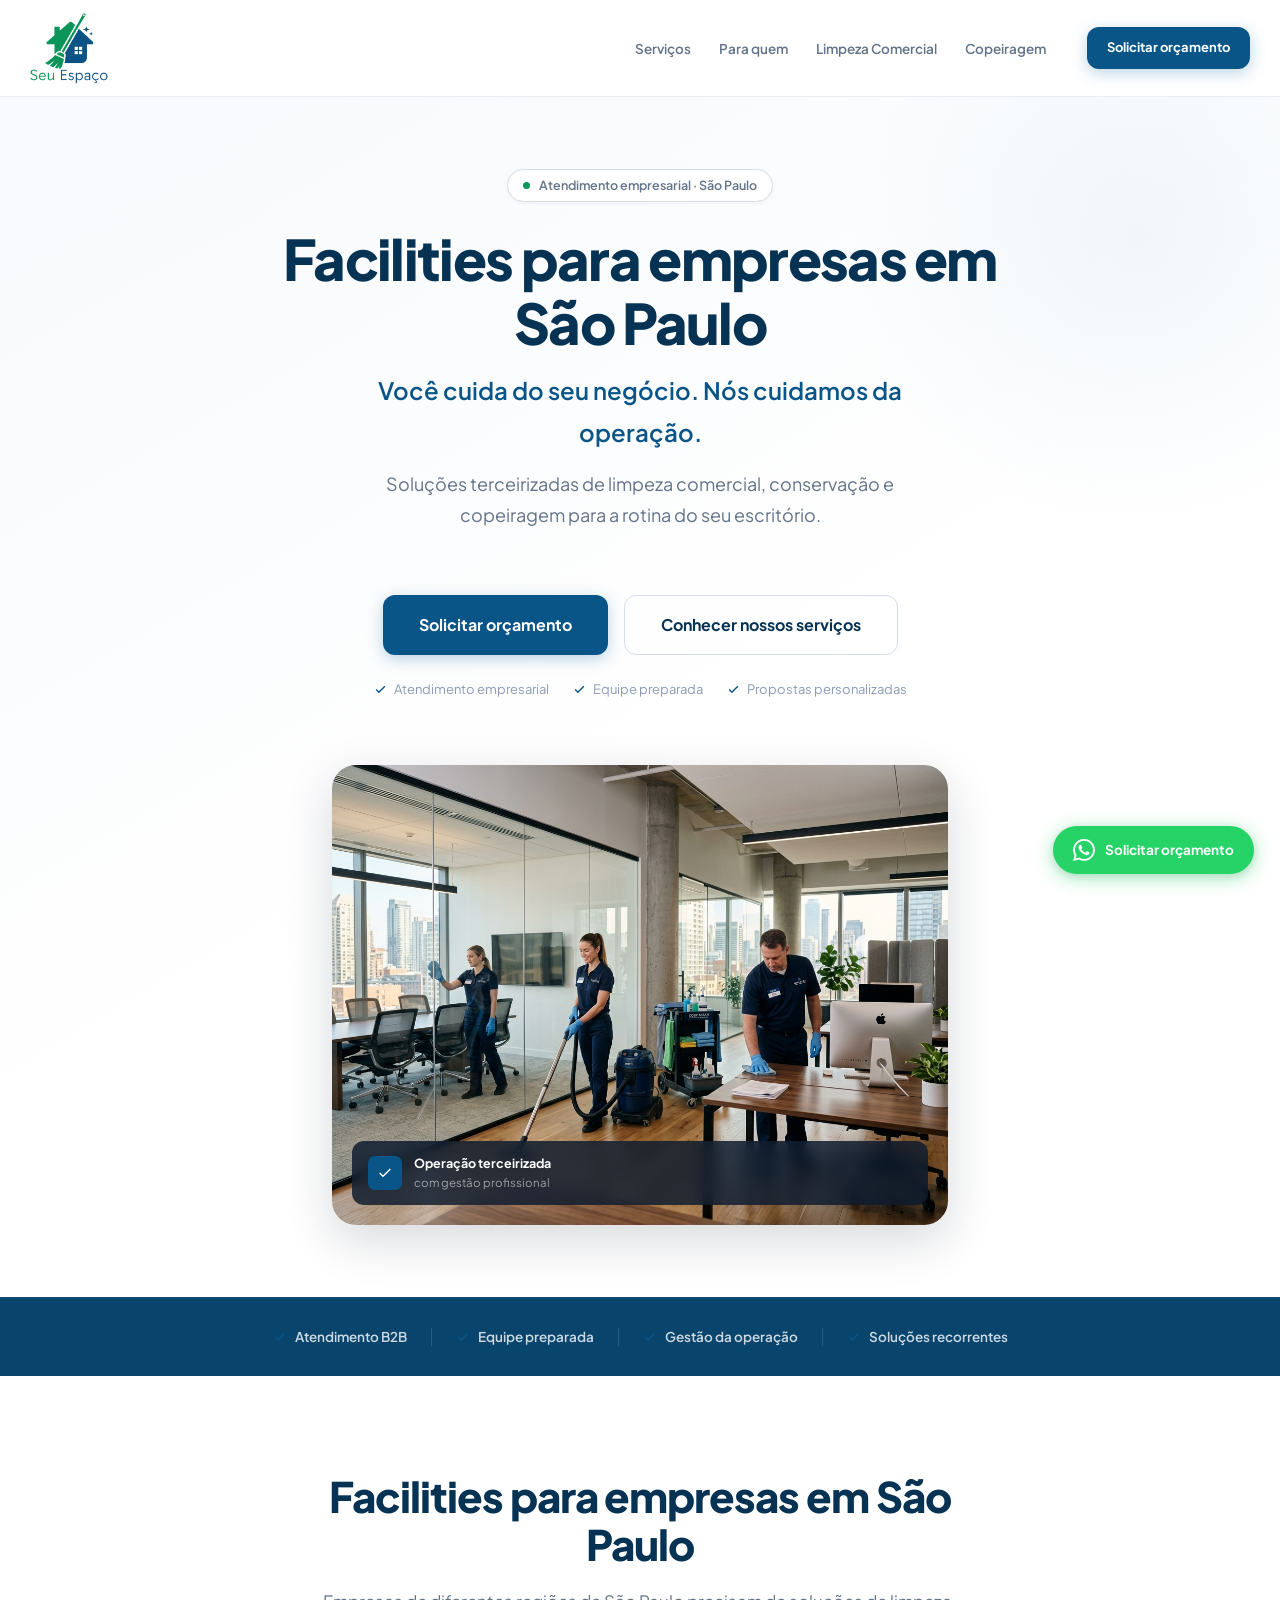
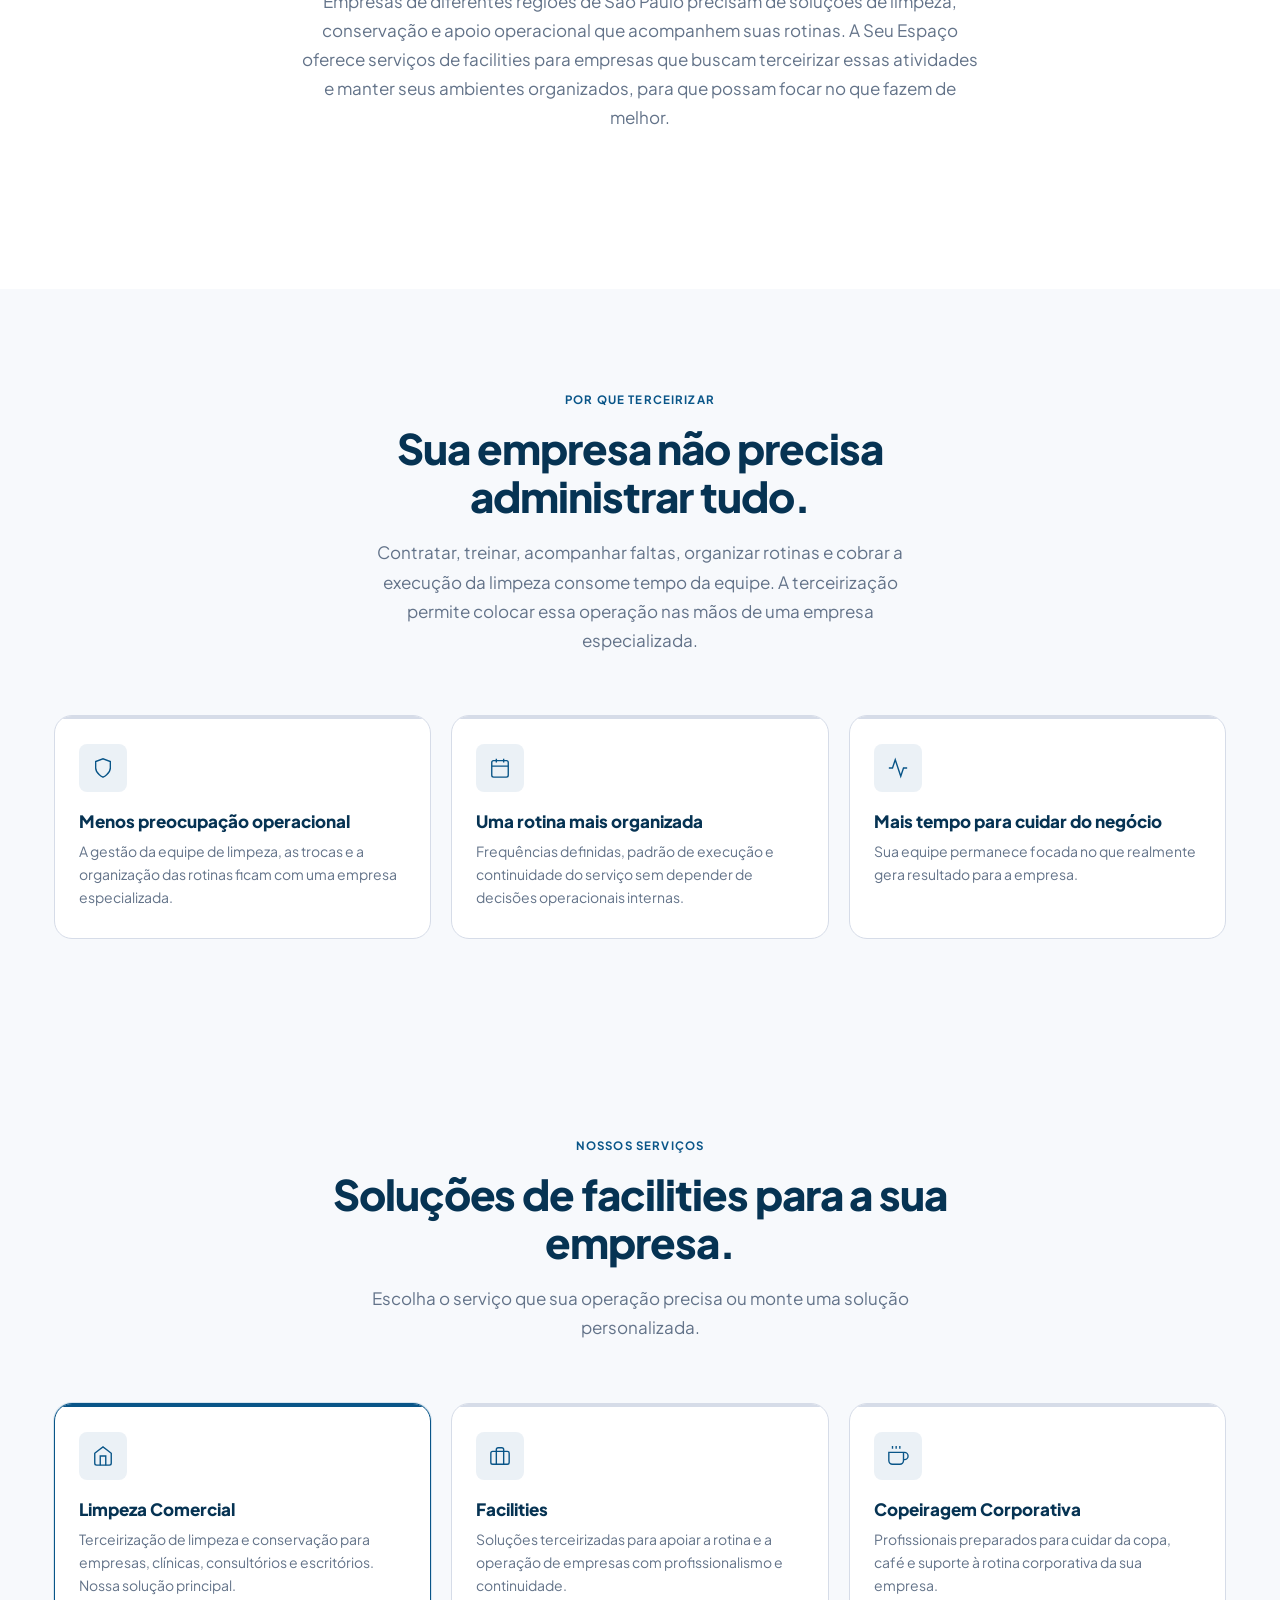
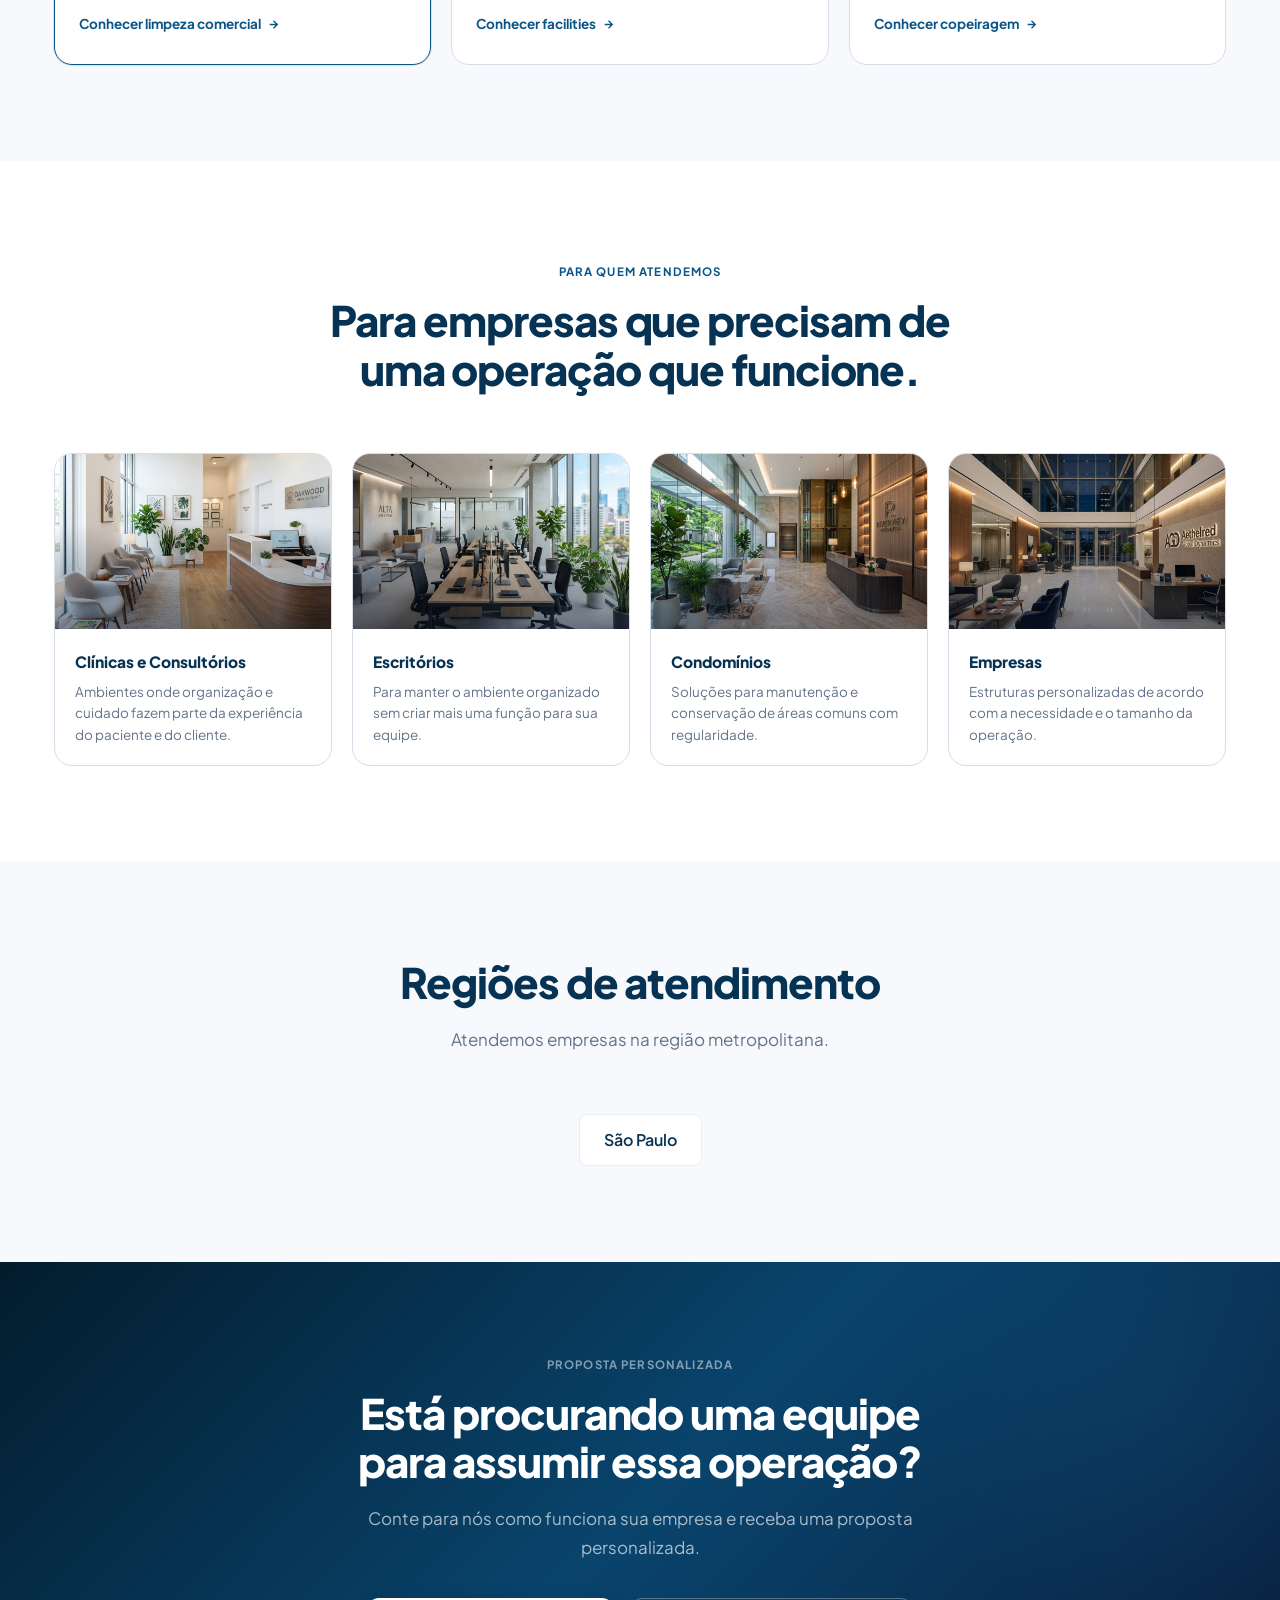
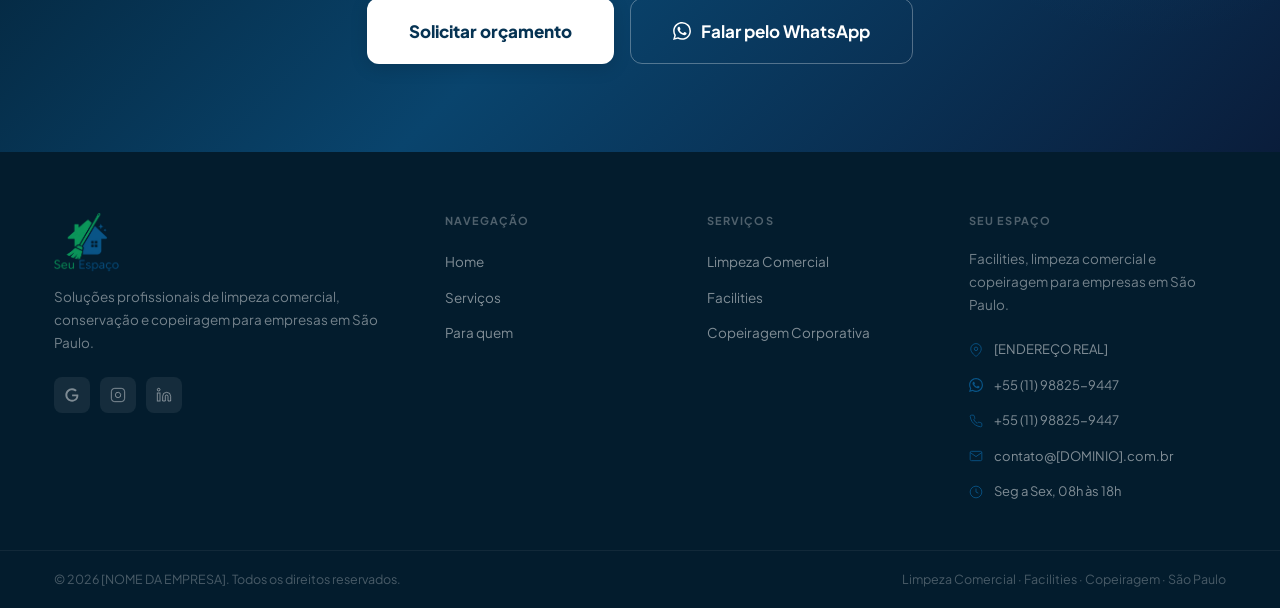
==== commit 2050c1b3: "style: center hero sections and update top bar text" ====
--- a/index.html
+++ b/index.html
@@ -87,20 +87,20 @@
 
     <!-- HERO -->
     <section class="home-hero" id="inicio" aria-label="Apresentação">
-      <div class="container home-hero-inner">
-        <div class="fade-up">
-          <div class="hero-badge">
+      <div class="container home-hero-inner" style="grid-template-columns: 1fr; justify-items: center; text-align: center;">
+        <div class="fade-up" style="display: flex; flex-direction: column; align-items: center; max-width: 800px; margin: 0 auto;">
+          <div class="hero-badge" style="margin-bottom: 24px;">
             <span class="badge-dot" aria-hidden="true"></span>
             Atendimento empresarial · São Paulo
           </div>
-          <h1 class="display" style="font-size:42px; line-height:1.2; font-weight:800; margin-bottom:16px;">Facilities para empresas em São Paulo</h1>
-          <p class="subtitle" style="font-size:24px; font-weight:600; color:var(--accent); margin-bottom:8px;">Você cuida do seu negócio. Nós cuidamos da operação.</p>
-          <p class="subtitle" style="font-size:18px;">Soluções terceirizadas de limpeza comercial, conservação e copeiragem para a rotina do seu escritório.</p>
-          <div class="hero-cta-row">
+          <h1 class="display" style="font-size:clamp(38px, 5vw, 56px); line-height:1.15; font-weight:800; margin-bottom:16px;">Facilities para empresas em São Paulo</h1>
+          <p class="subtitle" style="font-size: clamp(20px, 3vw, 24px); font-weight:600; color:var(--accent); margin-bottom:16px;">Você cuida do seu negócio. Nós cuidamos da operação.</p>
+          <p class="subtitle" style="font-size: clamp(16px, 2vw, 18px); margin-bottom: 32px; max-width: 600px;">Soluções terceirizadas de limpeza comercial, conservação e copeiragem para a rotina do seu escritório.</p>
+          <div class="hero-cta-row" style="display: flex; justify-content: center; gap: 16px; flex-wrap: wrap; margin-bottom: 24px;">
             <a href="limpeza-comercial.html#formulario" class="btn btn-primary btn-lg" id="cta-hero-orcamento" data-track="orcamento" data-loc="hero">Solicitar orçamento</a>
             <a href="#servicos" class="btn btn-ghost btn-lg" id="cta-hero-servicos">Conhecer nossos serviços</a>
           </div>
-          <div class="hero-note">
+          <div class="hero-note" style="justify-content: center; margin-top: 0; gap: 24px;">
             <span class="hero-note-item">
               <svg width="13" height="13" viewBox="0 0 24 24" fill="none" stroke="currentColor" stroke-width="2.5" aria-hidden="true"><polyline points="20 6 9 17 4 12"/></svg>
               Atendimento empresarial
--- a/style.css
+++ b/style.css
@@ -581,6 +581,11 @@
 .seg-grid .seg-card:nth-child(3){transition-delay:.16s}
 .seg-grid .seg-card:nth-child(4){transition-delay:.24s}
 
+/* --- MECHANISM (ANTES/DEPOIS) --- */
+.mech-grid{display:flex;flex-wrap:wrap;gap:24px;max-width:1000px;margin:0 auto;align-items:stretch}
+.mech-card{flex:1;min-width:260px;background:var(--white);border:1px solid var(--gray-200);border-radius:12px;padding:40px;display:flex;flex-direction:column}
+.mech-card-featured{flex:1;min-width:260px;background:var(--white);border:2px solid var(--accent);border-radius:12px;padding:40px;box-shadow:0 8px 24px rgba(9, 85, 136, 0.1);display:flex;flex-direction:column;position:relative}
+
 /* --- FOCUS --- */
 :focus-visible{outline:2px solid var(--accent);outline-offset:3px;border-radius:4px}
 
@@ -612,8 +617,8 @@
 /* --- RESPONSIVE MOBILE --- */
 @media(max-width:768px){
   :root{--section-v:var(--section-v-m);--px:var(--px-m)}
-  .nav,.header-cta{display:none}
-  .lp-header-inner .btn{display:none}
+  .nav,.header-cta{display:none !important}
+  .lp-header-inner .btn{display:none !important}
   .header-inner, .lp-header-inner { position: relative; justify-content: center; }
   .header-inner .logo, .lp-header-inner .logo { position: absolute; left: 50%; transform: translateX(-50%); }
   .hamburger{display:flex}
@@ -625,10 +630,11 @@
   .cards-4,.cards-3,.cards-2{grid-template-columns:1fr;gap:14px}
   .seg-grid{grid-template-columns:1fr;gap:14px}
   .how-grid{grid-template-columns:1fr;gap:24px}
-  .how-step{flex-direction:row;text-align:left;gap:18px;align-items:flex-start}
+  .how-step{flex-direction:column;text-align:center;gap:12px;align-items:center}
+  .how-step img { width: 80px !important; margin-bottom: 12px !important; }
   .how-num{min-width:56px;width:56px;height:56px;font-size:16px;margin-bottom:0}
-  .mech-wrap{flex-direction:column;align-items:center;gap:6px}
-  .mech-arrow{transform:rotate(90deg);padding:4px 0}
+  .mech-grid { gap: 16px }
+  .mech-card, .mech-card-featured { padding: 24px; min-width: unset; width: 100%; }
   .dark-cta{padding-block:64px}
   .dark-cta-btns{flex-direction:column;align-items:stretch}
   .dark-cta-btns .btn{width:100%;justify-content:center}
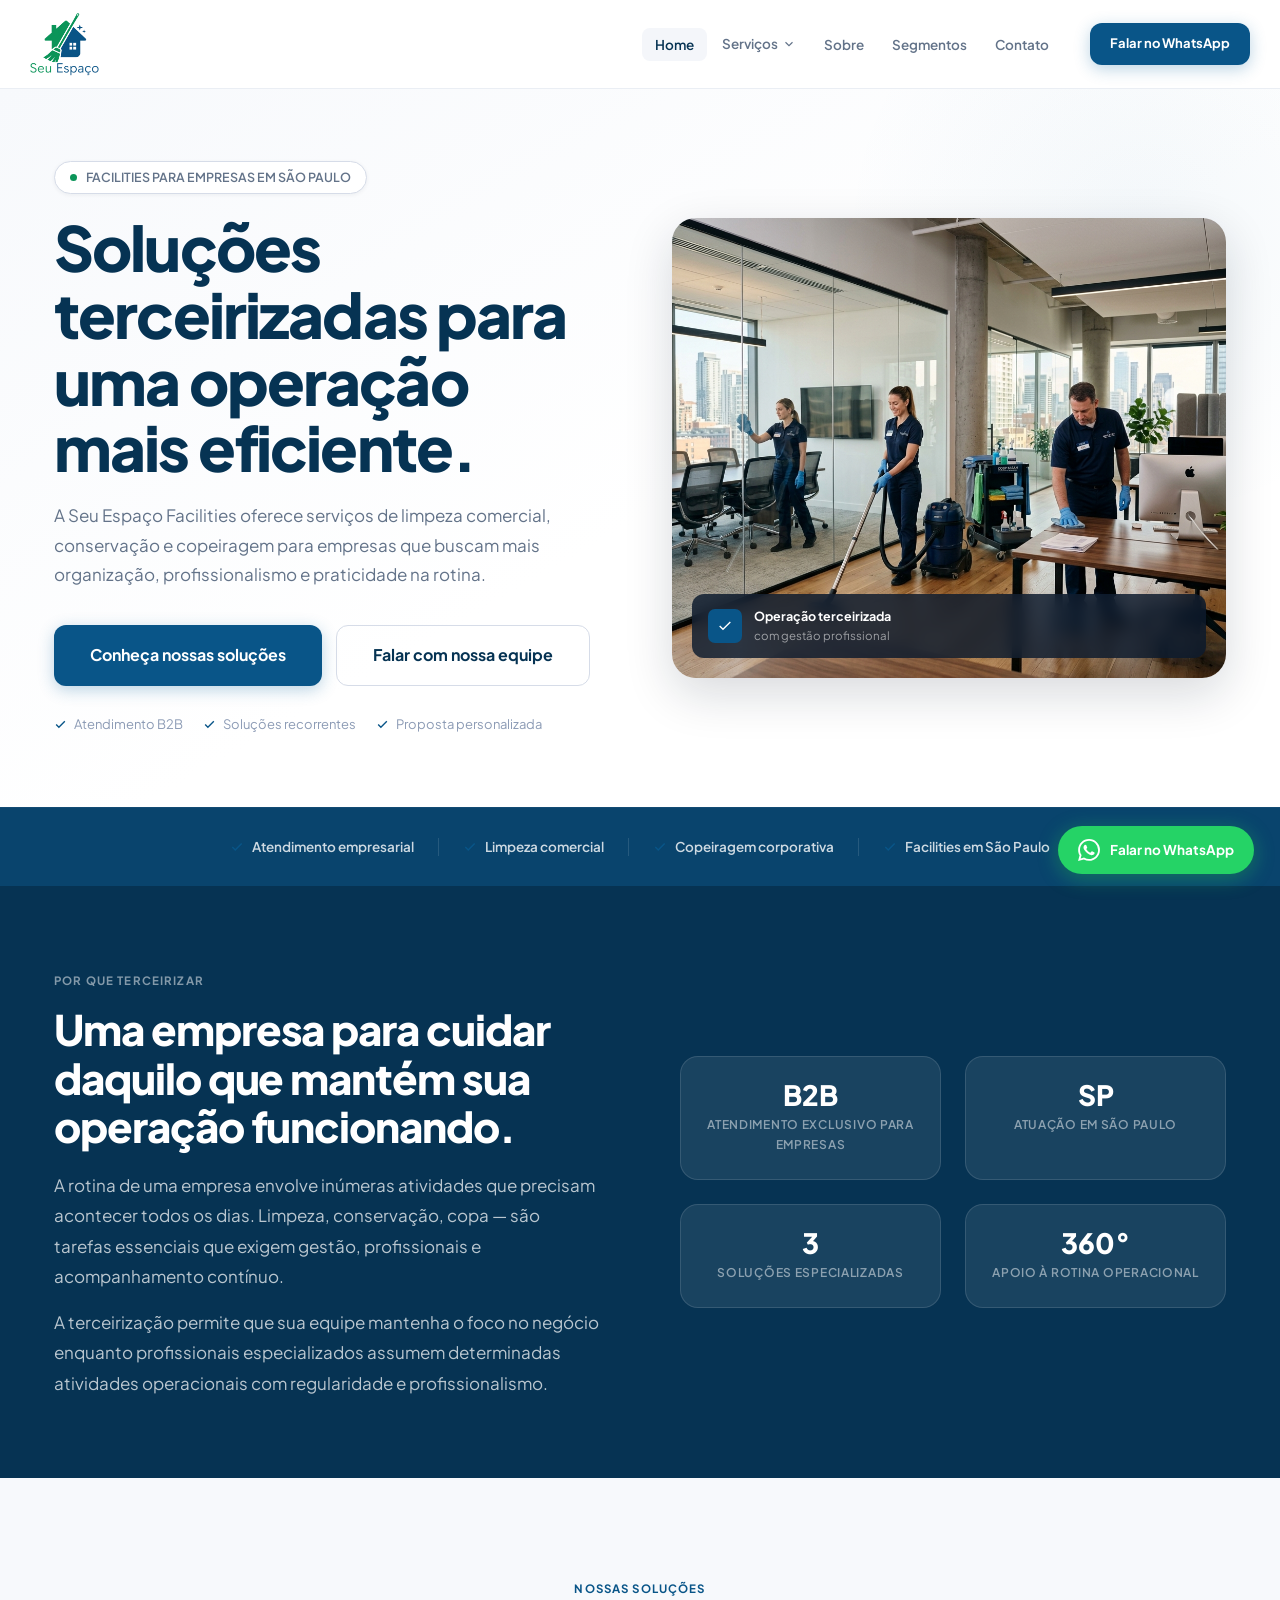
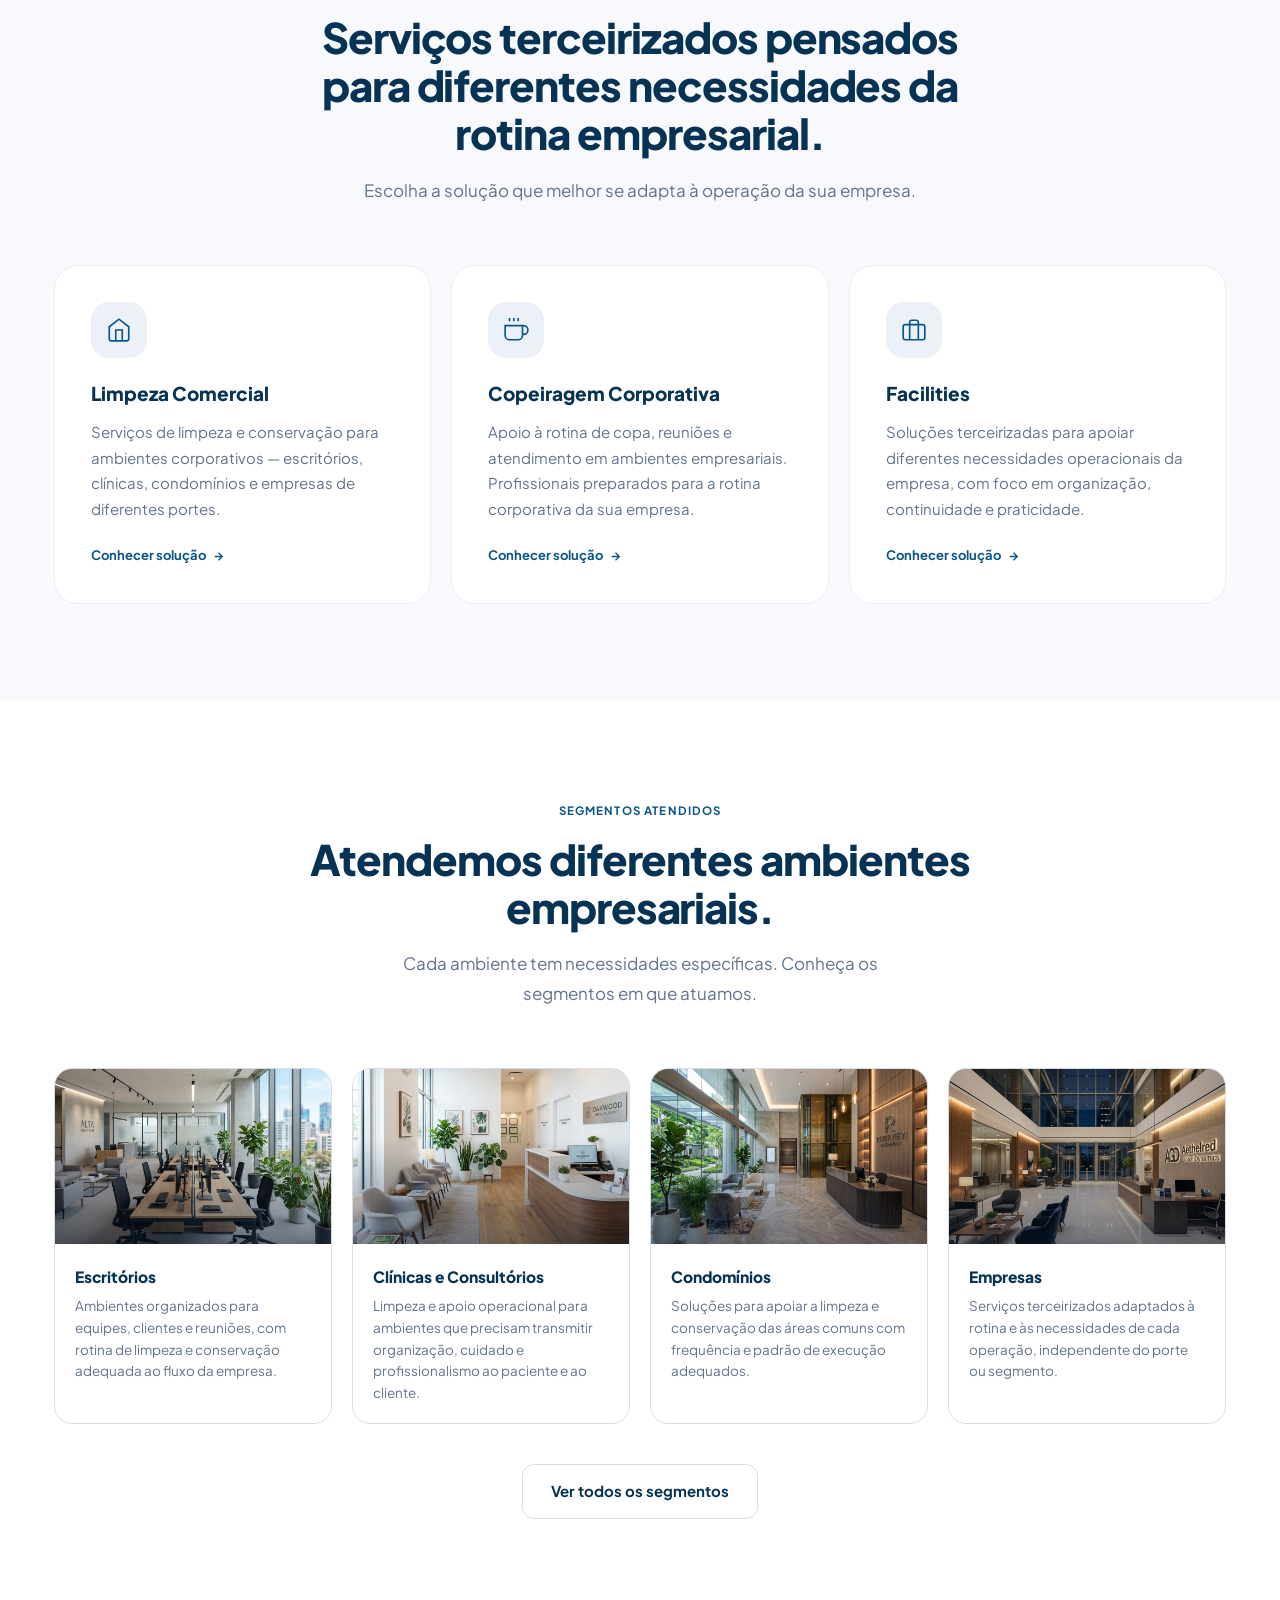
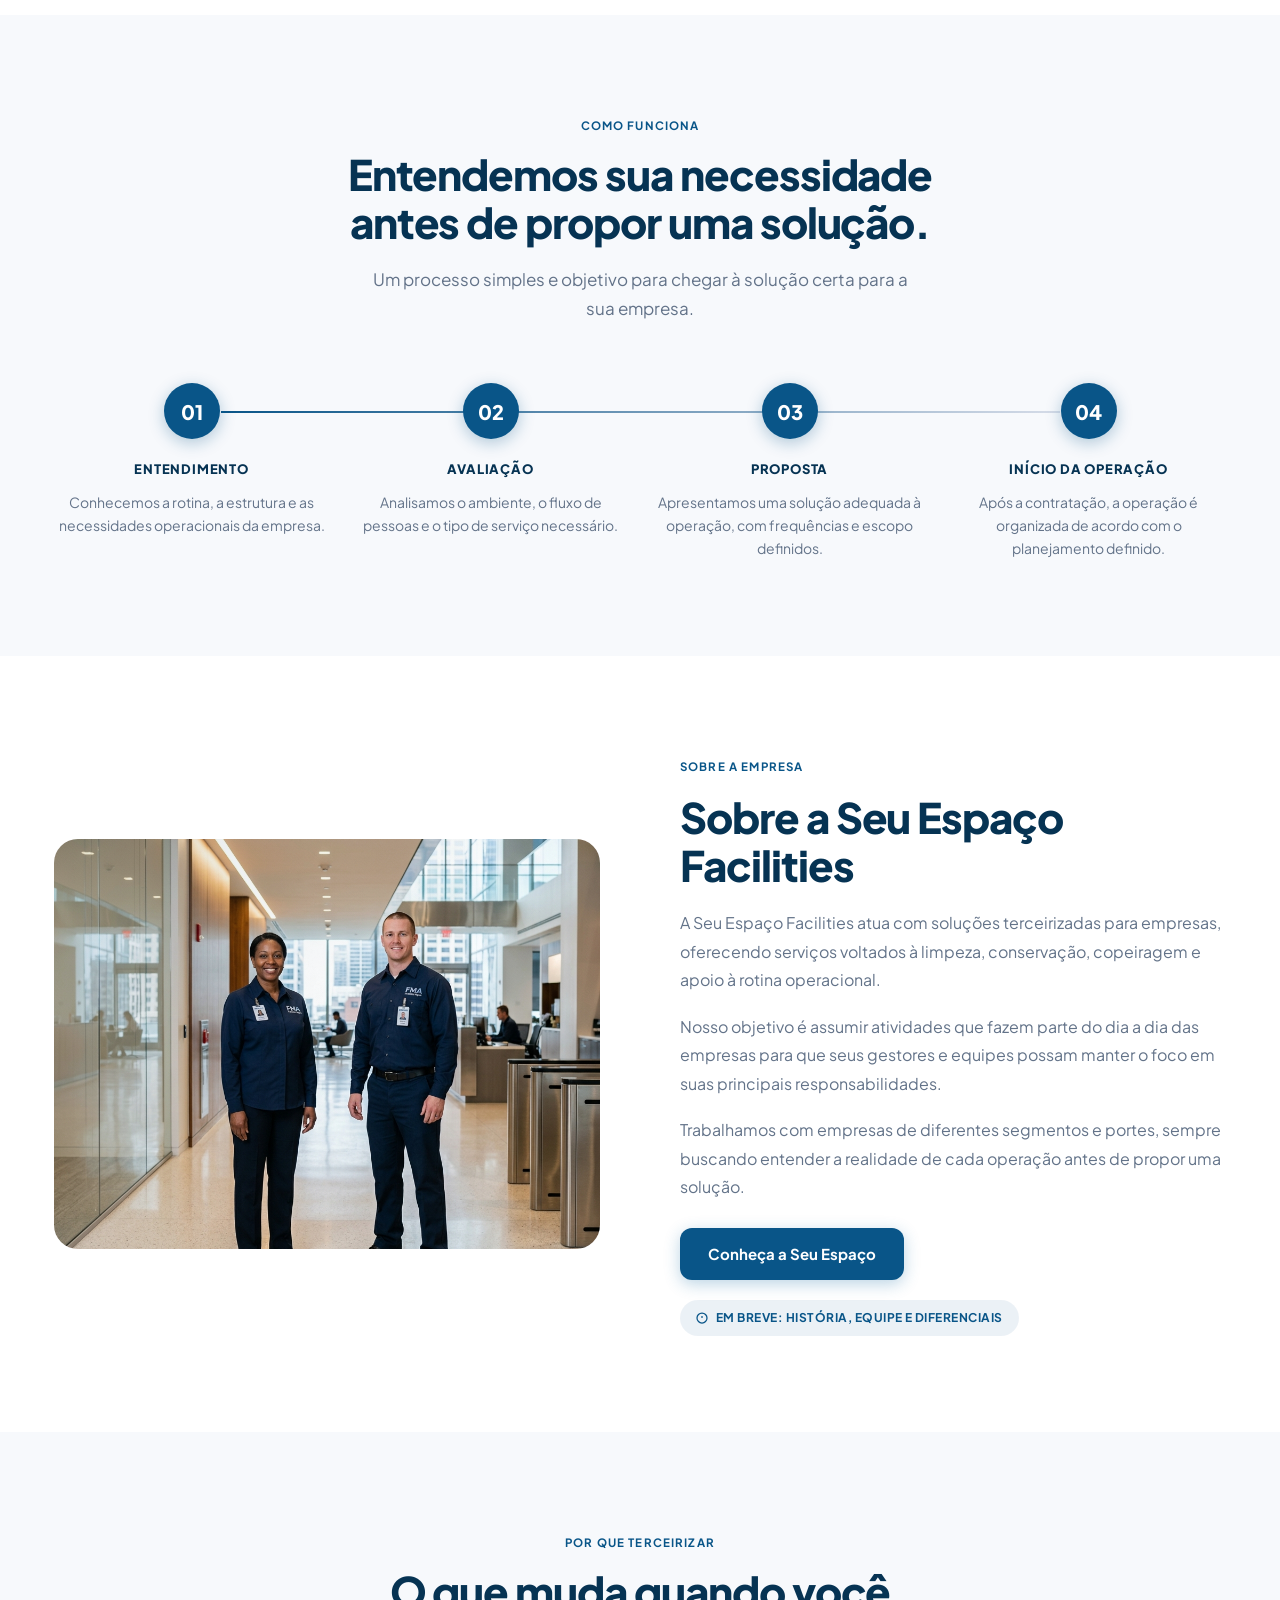
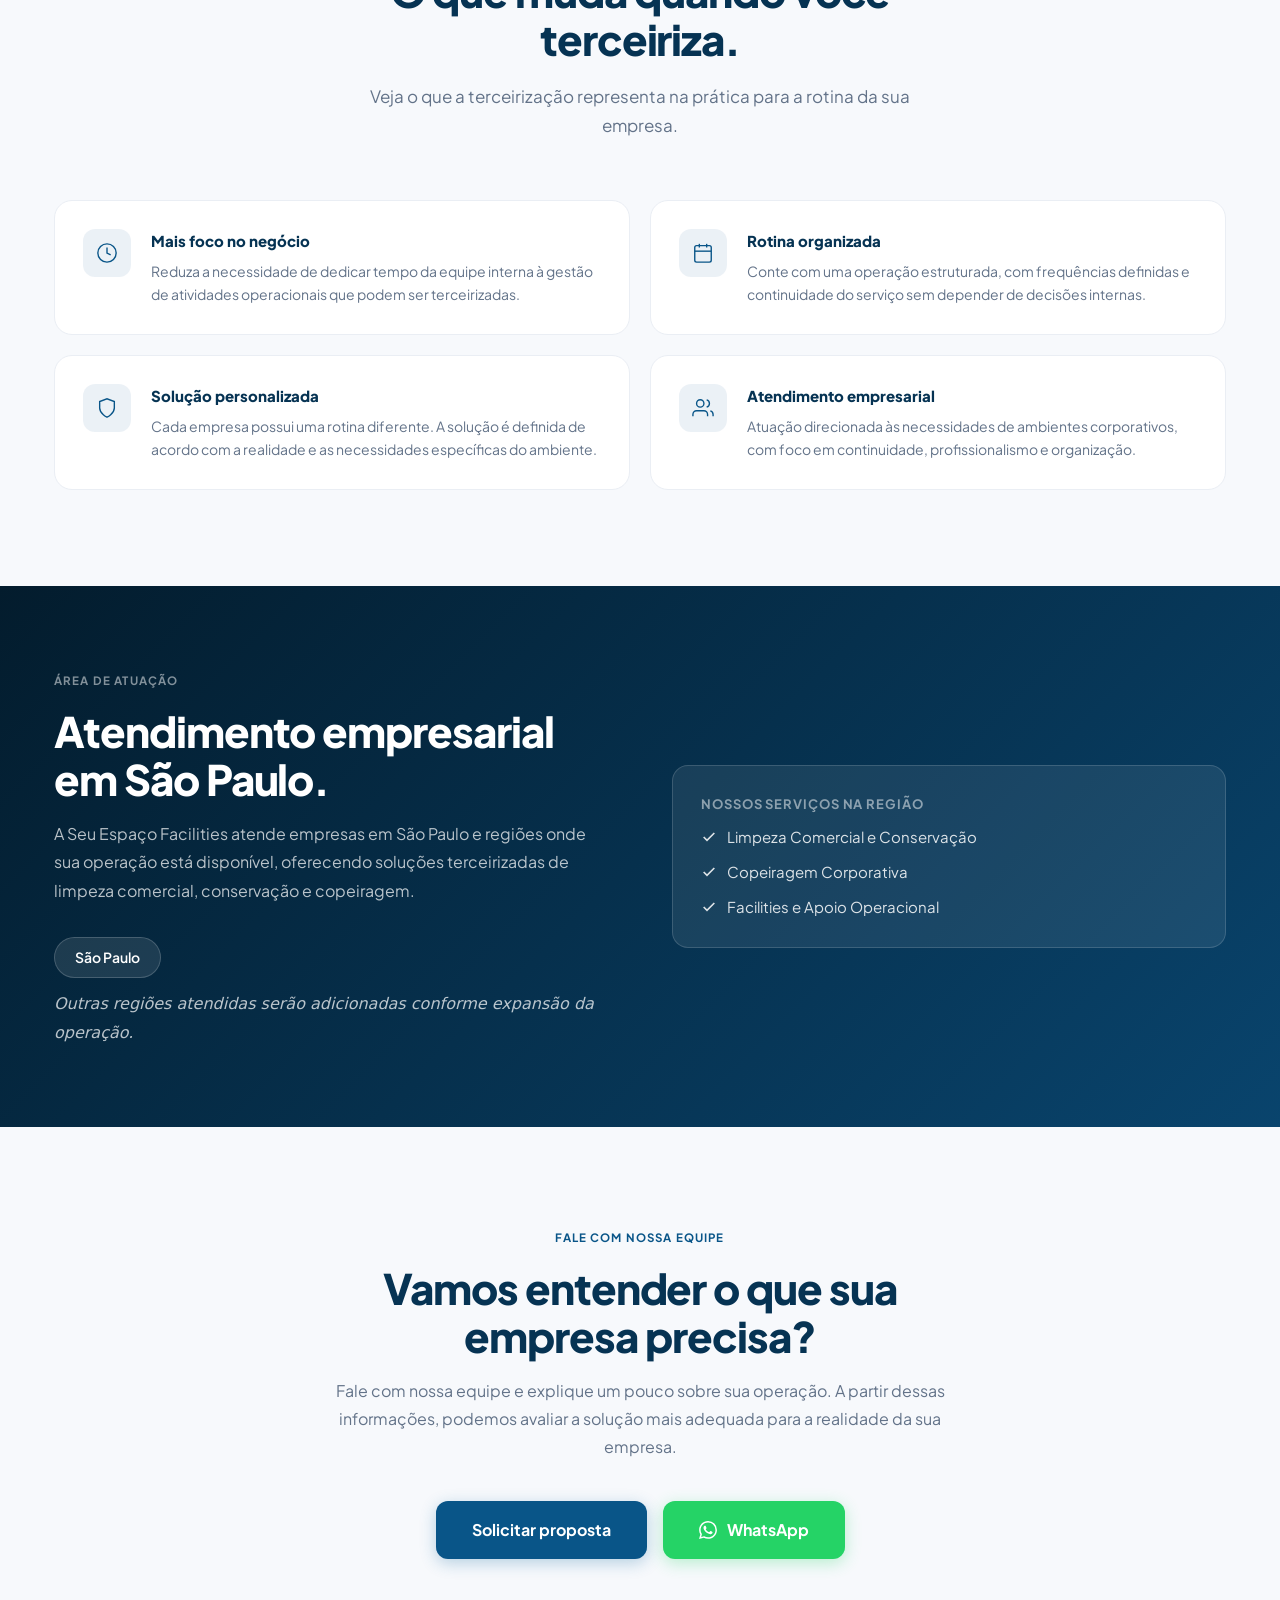
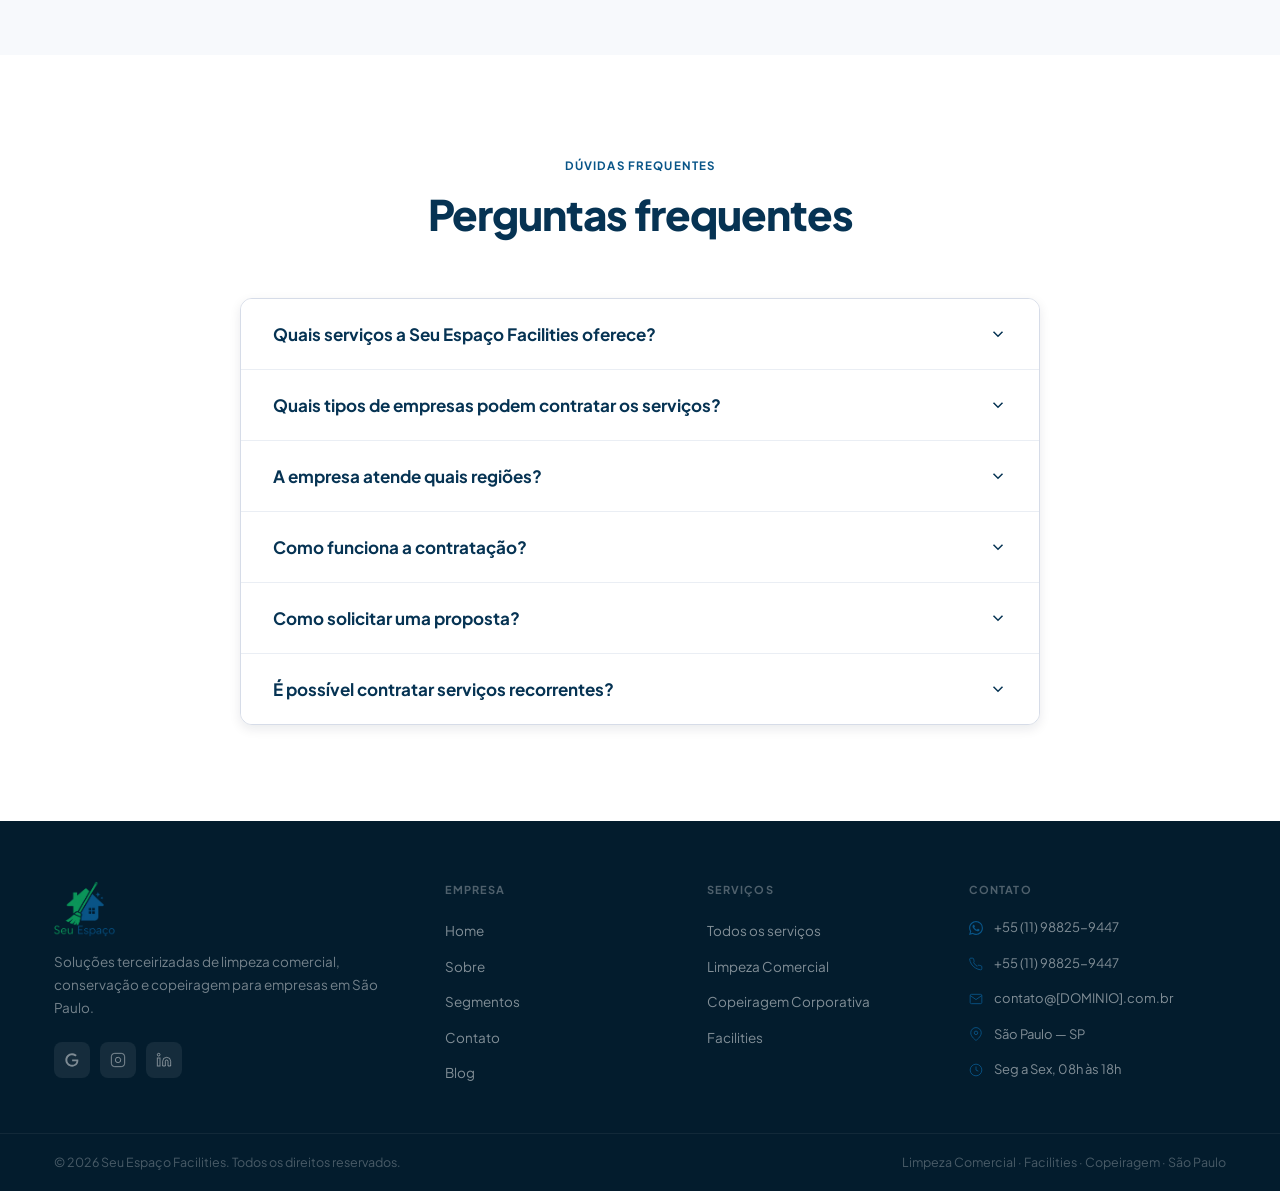
==== commit 8b6ae2b0: "feat: complete institutional site restructuring (SEO, Services Hub, Contact, Segments)" ====
--- a/index.html
+++ b/index.html
@@ -4,19 +4,28 @@
   <meta charset="UTF-8" />
   <meta name="viewport" content="width=device-width, initial-scale=1.0" />
   <title>Facilities para Empresas em São Paulo | Seu Espaço</title>
-  <meta name="description" content="Soluções de facilities para empresas em São Paulo, com limpeza comercial, conservação e copeiragem. Solicite uma proposta personalizada." />
+  <meta name="description" content="Soluções terceirizadas de limpeza comercial, conservação e copeiragem para empresas em São Paulo. Conheça a Seu Espaço Facilities." />
   <meta name="robots" content="index, follow" />
   <link rel="canonical" href="https://www.seuespaco.com.br/" />
-  <meta property="og:title" content="Facilities para Empresas em São Paulo" />
-  <meta property="og:description" content="Soluções de facilities para empresas em São Paulo, com limpeza comercial, conservação e copeiragem. Solicite uma proposta personalizada." />
+
+  <!-- Open Graph -->
   <meta property="og:type" content="website" />
+  <meta property="og:url" content="https://www.seuespaco.com.br/" />
+  <meta property="og:title" content="Facilities para Empresas em São Paulo | Seu Espaço" />
+  <meta property="og:description" content="Soluções terceirizadas de limpeza comercial, conservação e copeiragem para empresas em São Paulo." />
+  <meta property="og:image" content="https://www.seuespaco.com.br/images/facilities-empresas-sao-paulo.jpg" />
+  <!-- Twitter Card -->
+  <meta name="twitter:card" content="summary_large_image" />
+  <meta name="twitter:title" content="Facilities para Empresas em São Paulo | Seu Espaço" />
+  <meta name="twitter:description" content="Soluções terceirizadas de limpeza comercial, conservação e copeiragem para empresas em São Paulo." />
+
   <link rel="icon" type="image/png" href="/images/favicon.png" />
   <link rel="preconnect" href="https://fonts.googleapis.com" />
   <link rel="preconnect" href="https://fonts.gstatic.com" crossorigin />
   <link href="https://fonts.googleapis.com/css2?family=Plus+Jakarta+Sans:wght@400;500;600;700;800&display=swap" rel="stylesheet" />
   <link rel="stylesheet" href="/style.css" />
-  <!-- Google Tag Manager: replace GOOGLE_TAG_MANAGER_ID -->
-  <!-- Meta Pixel Code -->
+
+  <!-- Meta Pixel -->
   <script>
   !function(f,b,e,v,n,t,s)
   {if(f.fbq)return;n=f.fbq=function(){n.callMethod?
@@ -31,93 +40,178 @@
   <noscript><img height="1" width="1" style="display:none"
   src="https://www.facebook.com/tr?id=[META_PIXEL_ID]&ev=PageView&noscript=1"
   /></noscript>
-  <!-- End Meta Pixel Code -->
-  <!-- Google Ads: replace GOOGLE_ADS_ID -->
+
+  <!-- JSON-LD Structured Data -->
   <script type="application/ld+json">
   {
     "@context": "https://schema.org",
-    "@type": "LocalBusiness",
-    "name": "Seu Espaço",
-    "image": "https://www.seuespaco.com.br/images/logo.png",
-    "url": "https://www.seuespaco.com.br/",
-    "telephone": "+5511988259447",
-    "address": {
-      "@type": "PostalAddress",
-      "addressLocality": "São Paulo",
-      "addressRegion": "SP",
-      "addressCountry": "BR"
-    },
-    "description": "Facilities, limpeza comercial e copeiragem para empresas em São Paulo."
+    "@graph": [
+      {
+        "@type": "Organization",
+        "@id": "https://www.seuespaco.com.br/#organization",
+        "name": "Seu Espaço Facilities",
+        "url": "https://www.seuespaco.com.br/",
+        "logo": {
+          "@type": "ImageObject",
+          "url": "https://www.seuespaco.com.br/images/logo.png"
+        },
+        "contactPoint": {
+          "@type": "ContactPoint",
+          "telephone": "+55-11-98825-9447",
+          "contactType": "customer service",
+          "areaServed": "BR",
+          "availableLanguage": "Portuguese"
+        },
+        "areaServed": {
+          "@type": "City",
+          "name": "São Paulo"
+        },
+        "description": "Soluções terceirizadas de limpeza comercial, conservação e copeiragem para empresas em São Paulo."
+      },
+      {
+        "@type": "WebSite",
+        "@id": "https://www.seuespaco.com.br/#website",
+        "url": "https://www.seuespaco.com.br/",
+        "name": "Seu Espaço Facilities",
+        "publisher": { "@id": "https://www.seuespaco.com.br/#organization" }
+      },
+      {
+        "@type": "WebPage",
+        "@id": "https://www.seuespaco.com.br/#webpage",
+        "url": "https://www.seuespaco.com.br/",
+        "name": "Facilities para Empresas em São Paulo | Seu Espaço",
+        "description": "Soluções terceirizadas de limpeza comercial, conservação e copeiragem para empresas em São Paulo.",
+        "isPartOf": { "@id": "https://www.seuespaco.com.br/#website" }
+      }
+    ]
   }
   </script>
 </head>
 <body>
-  
-  <!-- HEADER -->
+
+  <!-- HEADER INSTITUCIONAL -->
   <header class="site-header" id="site-header" role="banner">
     <div class="container header-inner">
-      <a href="/" class="logo" aria-label="Seu Espaço — Página inicial">
-        <img src="/images/logo.png" alt="Seu Espaço" style="height: 72px; width: auto;" />
+      <a href="/" class="logo" aria-label="Seu Espaço Facilities — Página inicial">
+        <img src="/images/logo.png" alt="Seu Espaço Facilities" style="height:64px;width:auto;" />
       </a>
       <nav class="nav" role="navigation" aria-label="Navegação principal">
         <ul class="nav-list">
-          <li><a href="#servicos" class="nav-a">Serviços</a></li>
-          <li><a href="#para-quem" class="nav-a">Para quem</a></li>
-          <li><a href="/limpeza-comercial" class="nav-a">Limpeza Comercial</a></li>
-          <li><a href="/copeiragem" class="nav-a">Copeiragem</a></li>
+          <li><a href="/" class="nav-a nav-active">Home</a></li>
+          <li class="has-dropdown">
+            <a href="/servicos/" class="nav-a nav-a--has-dropdown">
+              Serviços
+              <svg width="14" height="14" viewBox="0 0 24 24" fill="none" stroke="currentColor" stroke-width="2" aria-hidden="true"><polyline points="6 9 12 15 18 9"/></svg>
+            </a>
+            <div class="nav-dropdown" role="menu">
+              <a href="/servicos/limpeza-comercial/" class="dropdown-item" role="menuitem">
+                <span class="dropdown-item-icon">
+                  <svg width="18" height="18" viewBox="0 0 24 24" fill="none" stroke="currentColor" stroke-width="1.5" aria-hidden="true"><path d="M3 9l9-7 9 7v11a2 2 0 01-2 2H5a2 2 0 01-2-2z"/><polyline points="9 22 9 12 15 12 15 22"/></svg>
+                </span>
+                <span>
+                  <strong>Limpeza Comercial</strong>
+                  <small>Para escritórios, clínicas e empresas</small>
+                </span>
+              </a>
+              <a href="/servicos/copeiragem/" class="dropdown-item" role="menuitem">
+                <span class="dropdown-item-icon">
+                  <svg width="18" height="18" viewBox="0 0 24 24" fill="none" stroke="currentColor" stroke-width="1.5" aria-hidden="true"><path d="M18 8h1a4 4 0 010 8h-1M2 8h16v9a4 4 0 01-4 4H6a4 4 0 01-4-4V8zM6 1v3M10 1v3M14 1v3"/></svg>
+                </span>
+                <span>
+                  <strong>Copeiragem Corporativa</strong>
+                  <small>Apoio à copa, reuniões e atendimento</small>
+                </span>
+              </a>
+              <a href="/servicos/facilities/" class="dropdown-item" role="menuitem">
+                <span class="dropdown-item-icon">
+                  <svg width="18" height="18" viewBox="0 0 24 24" fill="none" stroke="currentColor" stroke-width="1.5" aria-hidden="true"><rect x="2" y="7" width="20" height="14" rx="2"/><path d="M16 21V5a2 2 0 00-2-2h-4a2 2 0 00-2 2v16"/></svg>
+                </span>
+                <span>
+                  <strong>Facilities</strong>
+                  <small>Soluções operacionais integradas</small>
+                </span>
+              </a>
+            </div>
+          </li>
+          <li><a href="/sobre/" class="nav-a">Sobre</a></li>
+          <li><a href="/segmentos/" class="nav-a">Segmentos</a></li>
+          <li><a href="/contato/" class="nav-a">Contato</a></li>
         </ul>
       </nav>
-      <a href="limpeza-comercial.html#formulario" class="btn btn-primary btn-sm header-cta" id="cta-header" data-track="orcamento" data-loc="header">Solicitar orçamento</a>
+      <a href="https://wa.me/5511988259447?text=Ol%C3%A1%21+Gostaria+de+conhecer+as+solu%C3%A7%C3%B5es+da+Seu+Espa%C3%A7o+Facilities+para+minha+empresa." class="btn btn-primary btn-sm header-cta" id="cta-header-wa" data-track="whatsapp" data-loc="header" target="_blank" rel="noopener noreferrer">
+        Falar no WhatsApp
+      </a>
       <button class="hamburger" id="hamburger-btn" aria-label="Abrir menu" aria-expanded="false">
         <span class="hbar"></span><span class="hbar"></span><span class="hbar"></span>
       </button>
     </div>
     <nav class="mobile-menu" id="mobile-menu" role="navigation" aria-label="Menu mobile" aria-hidden="true">
       <ul>
-        <li><a href="#servicos" class="mob-a">Serviços</a></li>
-        <li><a href="#para-quem" class="mob-a">Para quem</a></li>
-        <li><a href="/limpeza-comercial" class="mob-a">Limpeza Comercial</a></li>
-        <li><a href="/copeiragem" class="mob-a">Copeiragem</a></li>
+        <li><a href="/" class="mob-a">Home</a></li>
+        <li>
+          <button class="mob-a mob-sub-toggle" aria-expanded="false">
+            Serviços
+            <svg class="mob-sub-chevron" width="14" height="14" viewBox="0 0 24 24" fill="none" stroke="currentColor" stroke-width="2" aria-hidden="true" style="transition:transform .2s"><polyline points="6 9 12 15 18 9"/></svg>
+          </button>
+          <ul class="mob-submenu" aria-label="Submenu Serviços">
+            <li><a href="/servicos/" class="mob-sub-a">Todos os Serviços</a></li>
+            <li><a href="/servicos/limpeza-comercial/" class="mob-sub-a">Limpeza Comercial</a></li>
+            <li><a href="/servicos/copeiragem/" class="mob-sub-a">Copeiragem Corporativa</a></li>
+            <li><a href="/servicos/facilities/" class="mob-sub-a">Facilities</a></li>
+          </ul>
+        </li>
+        <li><a href="/sobre/" class="mob-a">Sobre</a></li>
+        <li><a href="/segmentos/" class="mob-a">Segmentos</a></li>
+        <li><a href="/contato/" class="mob-a">Contato</a></li>
       </ul>
-      <a href="limpeza-comercial.html#formulario" class="btn btn-primary mob-cta btn-full" data-track="orcamento" data-loc="mobile_menu">Solicitar orçamento</a>
+      <a href="https://wa.me/5511988259447?text=Ol%C3%A1%21+Gostaria+de+conhecer+as+solu%C3%A7%C3%B5es+da+Seu+Espa%C3%A7o+Facilities+para+minha+empresa." class="btn btn-primary mob-cta btn-full" data-track="whatsapp" data-loc="mobile_menu" target="_blank" rel="noopener noreferrer">
+        Falar no WhatsApp
+      </a>
     </nav>
   </header>
 
   <main>
 
-    <!-- HERO -->
+    <!-- SEÇÃO 1 — HERO -->
     <section class="home-hero" id="inicio" aria-label="Apresentação">
-      <div class="container home-hero-inner" style="grid-template-columns: 1fr; justify-items: center; text-align: center;">
-        <div class="fade-up" style="display: flex; flex-direction: column; align-items: center; max-width: 800px; margin: 0 auto;">
-          <div class="hero-badge" style="margin-bottom: 24px;">
+      <div class="container home-hero-inner">
+        <div class="fade-up">
+          <div class="hero-badge" style="margin-bottom:20px;">
             <span class="badge-dot" aria-hidden="true"></span>
-            Atendimento empresarial · São Paulo
-          </div>
-          <h1 class="display" style="font-size:clamp(38px, 5vw, 56px); line-height:1.15; font-weight:800; margin-bottom:16px;">Facilities para empresas em São Paulo</h1>
-          <p class="subtitle" style="font-size: clamp(20px, 3vw, 24px); font-weight:600; color:var(--accent); margin-bottom:16px;">Você cuida do seu negócio. Nós cuidamos da operação.</p>
-          <p class="subtitle" style="font-size: clamp(16px, 2vw, 18px); margin-bottom: 32px; max-width: 600px;">Soluções terceirizadas de limpeza comercial, conservação e copeiragem para a rotina do seu escritório.</p>
-          <div class="hero-cta-row" style="display: flex; justify-content: center; gap: 16px; flex-wrap: wrap; margin-bottom: 24px;">
-            <a href="limpeza-comercial.html#formulario" class="btn btn-primary btn-lg" id="cta-hero-orcamento" data-track="orcamento" data-loc="hero">Solicitar orçamento</a>
-            <a href="#servicos" class="btn btn-ghost btn-lg" id="cta-hero-servicos">Conhecer nossos serviços</a>
-          </div>
-          <div class="hero-note" style="justify-content: center; margin-top: 0; gap: 24px;">
+            FACILITIES PARA EMPRESAS EM SÃO PAULO
+          </div>
+          <h1 class="display" style="margin-bottom:20px;">
+            Soluções terceirizadas para uma operação mais eficiente.
+          </h1>
+          <p class="subtitle" style="margin-bottom:36px;max-width:560px;">
+            A Seu Espaço Facilities oferece serviços de limpeza comercial, conservação e copeiragem para empresas que buscam mais organização, profissionalismo e praticidade na rotina.
+          </p>
+          <div class="hero-cta-row">
+            <a href="/servicos/" class="btn btn-primary btn-lg" id="cta-hero-servicos">
+              Conheça nossas soluções
+            </a>
+            <a href="https://wa.me/5511988259447?text=Ol%C3%A1%21+Gostaria+de+conhecer+as+solu%C3%A7%C3%B5es+da+Seu+Espa%C3%A7o+Facilities+para+minha+empresa." class="btn btn-ghost btn-lg" id="cta-hero-wa" data-track="whatsapp" data-loc="hero" target="_blank" rel="noopener noreferrer">
+              Falar com nossa equipe
+            </a>
+          </div>
+          <div class="hero-note" style="margin-top:28px;">
             <span class="hero-note-item">
               <svg width="13" height="13" viewBox="0 0 24 24" fill="none" stroke="currentColor" stroke-width="2.5" aria-hidden="true"><polyline points="20 6 9 17 4 12"/></svg>
-              Atendimento empresarial
+              Atendimento B2B
             </span>
             <span class="hero-note-item">
               <svg width="13" height="13" viewBox="0 0 24 24" fill="none" stroke="currentColor" stroke-width="2.5" aria-hidden="true"><polyline points="20 6 9 17 4 12"/></svg>
-              Equipe preparada
+              Soluções recorrentes
             </span>
             <span class="hero-note-item">
               <svg width="13" height="13" viewBox="0 0 24 24" fill="none" stroke="currentColor" stroke-width="2.5" aria-hidden="true"><polyline points="20 6 9 17 4 12"/></svg>
-              Propostas personalizadas
+              Proposta personalizada
             </span>
           </div>
         </div>
         <div class="hero-img-wrap fade-right">
           <div class="hero-img-container">
-            <img src="/images/facilities-empresas-sao-paulo.jpg" class="hero-img" alt="Equipe de facilities em uniforme corporativo trabalhando em escritório moderno em São Paulo" width="620" height="460" loading="eager" />
+            <img src="/images/facilities-empresas-sao-paulo.jpg" class="hero-img" alt="Ambiente corporativo profissional com equipe de facilities em São Paulo" width="620" height="460" loading="eager" />
             <div class="hero-img-chip" aria-hidden="true">
               <div class="chip-icon">
                 <svg width="16" height="16" viewBox="0 0 24 24" fill="none" stroke="#fff" stroke-width="2"><polyline points="20 6 9 17 4 12"/></svg>
@@ -133,200 +227,400 @@
     </section>
 
     <!-- TRUST BAR -->
-    <div class="trust-bar" aria-label="Diferenciais rápidos">
+    <div class="trust-bar" aria-label="Diferenciais">
       <div class="trust-bar-inner">
         <div class="trust-i">
           <svg width="14" height="14" viewBox="0 0 24 24" fill="none" stroke="currentColor" stroke-width="2.5" aria-hidden="true"><polyline points="20 6 9 17 4 12"/></svg>
-          Atendimento B2B
+          Atendimento empresarial
         </div>
         <div class="trust-sep" aria-hidden="true"></div>
         <div class="trust-i">
           <svg width="14" height="14" viewBox="0 0 24 24" fill="none" stroke="currentColor" stroke-width="2.5" aria-hidden="true"><polyline points="20 6 9 17 4 12"/></svg>
-          Equipe preparada
+          Limpeza comercial
         </div>
         <div class="trust-sep" aria-hidden="true"></div>
         <div class="trust-i">
           <svg width="14" height="14" viewBox="0 0 24 24" fill="none" stroke="currentColor" stroke-width="2.5" aria-hidden="true"><polyline points="20 6 9 17 4 12"/></svg>
-          Gestão da operação
+          Copeiragem corporativa
         </div>
         <div class="trust-sep" aria-hidden="true"></div>
         <div class="trust-i">
           <svg width="14" height="14" viewBox="0 0 24 24" fill="none" stroke="currentColor" stroke-width="2.5" aria-hidden="true"><polyline points="20 6 9 17 4 12"/></svg>
-          Soluções recorrentes
+          Facilities em São Paulo
         </div>
       </div>
     </div>
 
-    <!-- SEO LOCAL -->
-    <section class="section-pad bg-white" aria-labelledby="seo-local-title">
+    <!-- SEÇÃO 2 — INTRO -->
+    <section class="intro-section" aria-labelledby="intro-title">
+      <div class="container intro-inner">
+        <div class="intro-text fade-left">
+          <span class="label label--light">Por que terceirizar</span>
+          <h2 class="title title--light" id="intro-title">
+            Uma empresa para cuidar daquilo que mantém sua operação funcionando.
+          </h2>
+          <p>
+            A rotina de uma empresa envolve inúmeras atividades que precisam acontecer todos os dias. Limpeza, conservação, copa — são tarefas essenciais que exigem gestão, profissionais e acompanhamento contínuo.
+          </p>
+          <p>
+            A terceirização permite que sua equipe mantenha o foco no negócio enquanto profissionais especializados assumem determinadas atividades operacionais com regularidade e profissionalismo.
+          </p>
+        </div>
+        <div class="intro-stats fade-right">
+          <div class="intro-stat">
+            <div class="intro-stat-val">B2B</div>
+            <div class="intro-stat-label">Atendimento exclusivo para empresas</div>
+          </div>
+          <div class="intro-stat">
+            <div class="intro-stat-val">SP</div>
+            <div class="intro-stat-label">Atuação em São Paulo</div>
+          </div>
+          <div class="intro-stat">
+            <div class="intro-stat-val">3</div>
+            <div class="intro-stat-label">Soluções especializadas</div>
+          </div>
+          <div class="intro-stat">
+            <div class="intro-stat-val">360°</div>
+            <div class="intro-stat-label">Apoio à rotina operacional</div>
+          </div>
+        </div>
+      </div>
+    </section>
+
+    <!-- SEÇÃO 3 — SERVIÇOS -->
+    <section class="section-pad bg-off" id="servicos" aria-labelledby="servicos-title">
       <div class="container">
         <div class="section-head fade-up">
-          <h2 class="title" id="seo-local-title">Facilities para empresas em São Paulo</h2>
-          <p class="subtitle" style="max-width:800px; margin: 0 auto; text-align:center;">Empresas de diferentes regiões de São Paulo precisam de soluções de limpeza, conservação e apoio operacional que acompanhem suas rotinas. A Seu Espaço oferece serviços de facilities para empresas que buscam terceirizar essas atividades e manter seus ambientes organizados, para que possam focar no que fazem de melhor.</p>
-        </div>
-      </div>
-    </section>
-
-    <!-- BENEFÍCIOS -->
-    <section class="section-pad bg-off" aria-labelledby="beneficios-title">
+          <span class="label">Nossas soluções</span>
+          <h2 class="title" id="servicos-title">Serviços terceirizados pensados para diferentes necessidades da rotina empresarial.</h2>
+          <p class="subtitle subtitle--center">Escolha a solução que melhor se adapta à operação da sua empresa.</p>
+        </div>
+        <div class="cards-3">
+          <div class="svc-card fade-up">
+            <div class="svc-card-icon" aria-hidden="true">
+              <svg width="26" height="26" viewBox="0 0 24 24" fill="none" stroke="currentColor" stroke-width="1.5"><path d="M3 9l9-7 9 7v11a2 2 0 01-2 2H5a2 2 0 01-2-2z"/><polyline points="9 22 9 12 15 12 15 22"/></svg>
+            </div>
+            <h3 class="svc-card-title">Limpeza Comercial</h3>
+            <p class="svc-card-text">Serviços de limpeza e conservação para ambientes corporativos — escritórios, clínicas, condomínios e empresas de diferentes portes.</p>
+            <a href="/servicos/limpeza-comercial/" class="svc-card-link" id="cta-svc-limpeza">
+              Conhecer solução
+              <svg width="13" height="13" viewBox="0 0 24 24" fill="none" stroke="currentColor" stroke-width="2.5" aria-hidden="true"><path d="M5 12h14M12 5l7 7-7 7"/></svg>
+            </a>
+          </div>
+          <div class="svc-card fade-up">
+            <div class="svc-card-icon" aria-hidden="true">
+              <svg width="26" height="26" viewBox="0 0 24 24" fill="none" stroke="currentColor" stroke-width="1.5"><path d="M18 8h1a4 4 0 010 8h-1M2 8h16v9a4 4 0 01-4 4H6a4 4 0 01-4-4V8zM6 1v3M10 1v3M14 1v3"/></svg>
+            </div>
+            <h3 class="svc-card-title">Copeiragem Corporativa</h3>
+            <p class="svc-card-text">Apoio à rotina de copa, reuniões e atendimento em ambientes empresariais. Profissionais preparados para a rotina corporativa da sua empresa.</p>
+            <a href="/servicos/copeiragem/" class="svc-card-link" id="cta-svc-copeiragem">
+              Conhecer solução
+              <svg width="13" height="13" viewBox="0 0 24 24" fill="none" stroke="currentColor" stroke-width="2.5" aria-hidden="true"><path d="M5 12h14M12 5l7 7-7 7"/></svg>
+            </a>
+          </div>
+          <div class="svc-card fade-up">
+            <div class="svc-card-icon" aria-hidden="true">
+              <svg width="26" height="26" viewBox="0 0 24 24" fill="none" stroke="currentColor" stroke-width="1.5"><rect x="2" y="7" width="20" height="14" rx="2"/><path d="M16 21V5a2 2 0 00-2-2h-4a2 2 0 00-2 2v16"/></svg>
+            </div>
+            <h3 class="svc-card-title">Facilities</h3>
+            <p class="svc-card-text">Soluções terceirizadas para apoiar diferentes necessidades operacionais da empresa, com foco em organização, continuidade e praticidade.</p>
+            <a href="/servicos/facilities/" class="svc-card-link" id="cta-svc-facilities">
+              Conhecer solução
+              <svg width="13" height="13" viewBox="0 0 24 24" fill="none" stroke="currentColor" stroke-width="2.5" aria-hidden="true"><path d="M5 12h14M12 5l7 7-7 7"/></svg>
+            </a>
+          </div>
+        </div>
+      </div>
+    </section>
+
+    <!-- SEÇÃO 4 — PARA QUEM -->
+    <section class="section-pad bg-white" id="para-quem" aria-labelledby="paraquem-title">
+      <div class="container">
+        <div class="section-head fade-up">
+          <span class="label">Segmentos atendidos</span>
+          <h2 class="title" id="paraquem-title">Atendemos diferentes ambientes empresariais.</h2>
+          <p class="subtitle subtitle--center">Cada ambiente tem necessidades específicas. Conheça os segmentos em que atuamos.</p>
+        </div>
+        <div class="seg-grid">
+          <div class="seg-card fade-up">
+            <div class="seg-img-wrap">
+              <img src="/images/office.jpg" alt="Escritório corporativo organizado e limpo em São Paulo" loading="lazy" width="400" height="300" />
+              <div class="seg-img-overlay" aria-hidden="true"></div>
+            </div>
+            <div class="seg-body">
+              <h3 class="seg-title">Escritórios</h3>
+              <p class="seg-text">Ambientes organizados para equipes, clientes e reuniões, com rotina de limpeza e conservação adequada ao fluxo da empresa.</p>
+            </div>
+          </div>
+          <div class="seg-card fade-up">
+            <div class="seg-img-wrap">
+              <img src="/images/clinic.jpg" alt="Clínica médica limpa e organizada em São Paulo" loading="lazy" width="400" height="300" />
+              <div class="seg-img-overlay" aria-hidden="true"></div>
+            </div>
+            <div class="seg-body">
+              <h3 class="seg-title">Clínicas e Consultórios</h3>
+              <p class="seg-text">Limpeza e apoio operacional para ambientes que precisam transmitir organização, cuidado e profissionalismo ao paciente e ao cliente.</p>
+            </div>
+          </div>
+          <div class="seg-card fade-up">
+            <div class="seg-img-wrap">
+              <img src="/images/condominium.jpg" alt="Condomínio com áreas comuns limpas e conservadas em São Paulo" loading="lazy" width="400" height="300" />
+              <div class="seg-img-overlay" aria-hidden="true"></div>
+            </div>
+            <div class="seg-body">
+              <h3 class="seg-title">Condomínios</h3>
+              <p class="seg-text">Soluções para apoiar a limpeza e conservação das áreas comuns com frequência e padrão de execução adequados.</p>
+            </div>
+          </div>
+          <div class="seg-card fade-up">
+            <div class="seg-img-wrap">
+              <img src="/images/corporate.jpg" alt="Sede corporativa com ambiente limpo e profissional em São Paulo" loading="lazy" width="400" height="300" />
+              <div class="seg-img-overlay" aria-hidden="true"></div>
+            </div>
+            <div class="seg-body">
+              <h3 class="seg-title">Empresas</h3>
+              <p class="seg-text">Serviços terceirizados adaptados à rotina e às necessidades de cada operação, independente do porte ou segmento.</p>
+            </div>
+          </div>
+        </div>
+        <div style="text-align:center;margin-top:40px;">
+          <a href="/segmentos/" class="btn btn-ghost" id="cta-ver-segmentos">Ver todos os segmentos</a>
+        </div>
+      </div>
+    </section>
+
+    <!-- SEÇÃO 5 — COMO FUNCIONA -->
+    <section class="section-pad bg-off" aria-labelledby="como-title">
+      <div class="container">
+        <div class="section-head fade-up">
+          <span class="label">Como funciona</span>
+          <h2 class="title" id="como-title">Entendemos sua necessidade antes de propor uma solução.</h2>
+          <p class="subtitle subtitle--center">Um processo simples e objetivo para chegar à solução certa para a sua empresa.</p>
+        </div>
+        <div class="steps-grid">
+          <div class="step-item fade-up">
+            <div class="step-num">01</div>
+            <h3 class="step-title">Entendimento</h3>
+            <p class="step-text">Conhecemos a rotina, a estrutura e as necessidades operacionais da empresa.</p>
+          </div>
+          <div class="step-item fade-up">
+            <div class="step-num">02</div>
+            <h3 class="step-title">Avaliação</h3>
+            <p class="step-text">Analisamos o ambiente, o fluxo de pessoas e o tipo de serviço necessário.</p>
+          </div>
+          <div class="step-item fade-up">
+            <div class="step-num">03</div>
+            <h3 class="step-title">Proposta</h3>
+            <p class="step-text">Apresentamos uma solução adequada à operação, com frequências e escopo definidos.</p>
+          </div>
+          <div class="step-item fade-up">
+            <div class="step-num">04</div>
+            <h3 class="step-title">Início da Operação</h3>
+            <p class="step-text">Após a contratação, a operação é organizada de acordo com o planejamento definido.</p>
+          </div>
+        </div>
+      </div>
+    </section>
+
+    <!-- SEÇÃO 6 — SOBRE (prévia) -->
+    <section class="section-pad bg-white" aria-labelledby="sobre-prev-title">
+      <div class="container">
+        <div class="about-preview-grid">
+          <div class="about-preview-img fade-left">
+            <img src="/images/differentials.jpg" alt="Equipe profissional da Seu Espaço Facilities em ambiente corporativo" loading="lazy" width="600" height="450" />
+          </div>
+          <div class="about-preview-content fade-right">
+            <span class="label">Sobre a empresa</span>
+            <h2 class="title" id="sobre-prev-title">Sobre a Seu Espaço Facilities</h2>
+            <p>
+              A Seu Espaço Facilities atua com soluções terceirizadas para empresas, oferecendo serviços voltados à limpeza, conservação, copeiragem e apoio à rotina operacional.
+            </p>
+            <p>
+              Nosso objetivo é assumir atividades que fazem parte do dia a dia das empresas para que seus gestores e equipes possam manter o foco em suas principais responsabilidades.
+            </p>
+            <p>
+              Trabalhamos com empresas de diferentes segmentos e portes, sempre buscando entender a realidade de cada operação antes de propor uma solução.
+            </p>
+            <a href="/sobre/" class="btn btn-primary" id="cta-sobre">Conheça a Seu Espaço</a>
+            <div>
+              <span class="about-placeholder-note">
+                <svg width="12" height="12" viewBox="0 0 24 24" fill="none" stroke="currentColor" stroke-width="2.5" aria-hidden="true"><circle cx="12" cy="12" r="10"/><line x1="12" y1="8" x2="12" y2="12"/><line x1="12" y1="16" x2="12.01" y2="16"/></svg>
+                Em breve: história, equipe e diferenciais
+              </span>
+            </div>
+          </div>
+        </div>
+      </div>
+    </section>
+
+    <!-- SEÇÃO 7 — DIFERENCIAIS -->
+    <section class="section-pad bg-off" aria-labelledby="dif-title">
       <div class="container">
         <div class="section-head fade-up">
           <span class="label">Por que terceirizar</span>
-          <h2 class="title" id="beneficios-title">Sua empresa não precisa administrar tudo.</h2>
-          <p class="subtitle subtitle--center">Contratar, treinar, acompanhar faltas, organizar rotinas e cobrar a execução da limpeza consome tempo da equipe. A terceirização permite colocar essa operação nas mãos de uma empresa especializada.</p>
-        </div>
-        <div class="cards-3">
-          <div class="card fade-up">
-            <div class="card-icon" aria-hidden="true">
+          <h2 class="title" id="dif-title">O que muda quando você terceiriza.</h2>
+          <p class="subtitle subtitle--center">Veja o que a terceirização representa na prática para a rotina da sua empresa.</p>
+        </div>
+        <div class="diff-grid">
+          <div class="diff-card fade-up">
+            <div class="diff-icon" aria-hidden="true">
+              <svg width="22" height="22" viewBox="0 0 24 24" fill="none" stroke="currentColor" stroke-width="1.5"><circle cx="12" cy="12" r="10"/><polyline points="12 6 12 12 16 14"/></svg>
+            </div>
+            <div>
+              <h3 class="diff-title">Mais foco no negócio</h3>
+              <p class="diff-text">Reduza a necessidade de dedicar tempo da equipe interna à gestão de atividades operacionais que podem ser terceirizadas.</p>
+            </div>
+          </div>
+          <div class="diff-card fade-up">
+            <div class="diff-icon" aria-hidden="true">
+              <svg width="22" height="22" viewBox="0 0 24 24" fill="none" stroke="currentColor" stroke-width="1.5"><rect x="3" y="4" width="18" height="18" rx="2"/><line x1="16" y1="2" x2="16" y2="6"/><line x1="8" y1="2" x2="8" y2="6"/><line x1="3" y1="10" x2="21" y2="10"/></svg>
+            </div>
+            <div>
+              <h3 class="diff-title">Rotina organizada</h3>
+              <p class="diff-text">Conte com uma operação estruturada, com frequências definidas e continuidade do serviço sem depender de decisões internas.</p>
+            </div>
+          </div>
+          <div class="diff-card fade-up">
+            <div class="diff-icon" aria-hidden="true">
               <svg width="22" height="22" viewBox="0 0 24 24" fill="none" stroke="currentColor" stroke-width="1.5"><path d="M12 22s8-4 8-10V5l-8-3-8 3v7c0 6 8 10 8 10z"/></svg>
             </div>
-            <h3 class="card-title">Menos preocupação operacional</h3>
-            <p class="card-text">A gestão da equipe de limpeza, as trocas e a organização das rotinas ficam com uma empresa especializada.</p>
-          </div>
-          <div class="card fade-up">
-            <div class="card-icon" aria-hidden="true">
-              <svg width="22" height="22" viewBox="0 0 24 24" fill="none" stroke="currentColor" stroke-width="1.5"><rect x="3" y="4" width="18" height="18" rx="2"/><line x1="16" y1="2" x2="16" y2="6"/><line x1="8" y1="2" x2="8" y2="6"/><line x1="3" y1="10" x2="21" y2="10"/></svg>
-            </div>
-            <h3 class="card-title">Uma rotina mais organizada</h3>
-            <p class="card-text">Frequências definidas, padrão de execução e continuidade do serviço sem depender de decisões operacionais internas.</p>
-          </div>
-          <div class="card fade-up">
-            <div class="card-icon" aria-hidden="true">
-              <svg width="22" height="22" viewBox="0 0 24 24" fill="none" stroke="currentColor" stroke-width="1.5"><polyline points="22 12 18 12 15 21 9 3 6 12 2 12"/></svg>
-            </div>
-            <h3 class="card-title">Mais tempo para cuidar do negócio</h3>
-            <p class="card-text">Sua equipe permanece focada no que realmente gera resultado para a empresa.</p>
-          </div>
-        </div>
-      </div>
-    </section>
-
-    <!-- SERVIÇOS -->
-    <section class="section-pad bg-off" id="servicos" aria-labelledby="servicos-title">
+            <div>
+              <h3 class="diff-title">Solução personalizada</h3>
+              <p class="diff-text">Cada empresa possui uma rotina diferente. A solução é definida de acordo com a realidade e as necessidades específicas do ambiente.</p>
+            </div>
+          </div>
+          <div class="diff-card fade-up">
+            <div class="diff-icon" aria-hidden="true">
+              <svg width="22" height="22" viewBox="0 0 24 24" fill="none" stroke="currentColor" stroke-width="1.5"><path d="M17 21v-2a4 4 0 00-4-4H5a4 4 0 00-4 4v2"/><circle cx="9" cy="7" r="4"/><path d="M23 21v-2a4 4 0 00-3-3.87M16 3.13a4 4 0 010 7.75"/></svg>
+            </div>
+            <div>
+              <h3 class="diff-title">Atendimento empresarial</h3>
+              <p class="diff-text">Atuação direcionada às necessidades de ambientes corporativos, com foco em continuidade, profissionalismo e organização.</p>
+            </div>
+          </div>
+        </div>
+      </div>
+    </section>
+
+    <!-- SEÇÃO 8 — REGIÃO -->
+    <section class="region-section" aria-labelledby="regiao-title">
+      <div class="container region-inner">
+        <div class="region-text fade-left">
+          <span class="label label--light">Área de atuação</span>
+          <h2 class="title title--light" id="regiao-title">Atendimento empresarial em São Paulo.</h2>
+          <p>
+            A Seu Espaço Facilities atende empresas em São Paulo e regiões onde sua operação está disponível, oferecendo soluções terceirizadas de limpeza comercial, conservação e copeiragem.
+          </p>
+          <div class="region-cities">
+            <span class="region-city">São Paulo</span>
+            <!-- [ADICIONAR_CIDADES_REAIS] -->
+          </div>
+          <p class="region-placeholder">Outras regiões atendidas serão adicionadas conforme expansão da operação.</p>
+        </div>
+        <div class="fade-right" style="display:flex;flex-direction:column;gap:16px;">
+          <div style="background:rgba(255,255,255,.08);border:1px solid rgba(255,255,255,.15);border-radius:16px;padding:28px;">
+            <div style="font-size:13px;font-weight:700;text-transform:uppercase;letter-spacing:.07em;color:rgba(255,255,255,.5);margin-bottom:10px;">Nossos serviços na região</div>
+            <div style="display:flex;flex-direction:column;gap:10px;">
+              <div style="display:flex;align-items:center;gap:10px;color:rgba(255,255,255,.85);font-size:15px;">
+                <svg width="16" height="16" viewBox="0 0 24 24" fill="none" stroke="currentColor" stroke-width="2.5" aria-hidden="true"><polyline points="20 6 9 17 4 12"/></svg>
+                Limpeza Comercial e Conservação
+              </div>
+              <div style="display:flex;align-items:center;gap:10px;color:rgba(255,255,255,.85);font-size:15px;">
+                <svg width="16" height="16" viewBox="0 0 24 24" fill="none" stroke="currentColor" stroke-width="2.5" aria-hidden="true"><polyline points="20 6 9 17 4 12"/></svg>
+                Copeiragem Corporativa
+              </div>
+              <div style="display:flex;align-items:center;gap:10px;color:rgba(255,255,255,.85);font-size:15px;">
+                <svg width="16" height="16" viewBox="0 0 24 24" fill="none" stroke="currentColor" stroke-width="2.5" aria-hidden="true"><polyline points="20 6 9 17 4 12"/></svg>
+                Facilities e Apoio Operacional
+              </div>
+            </div>
+          </div>
+        </div>
+      </div>
+    </section>
+
+    <!-- SEÇÃO 9 — CTA INSTITUCIONAL -->
+    <section class="inst-cta-section" aria-labelledby="inst-cta-title">
+      <div class="inst-cta-inner fade-up">
+        <span class="label">Fale com nossa equipe</span>
+        <h2 class="title" id="inst-cta-title">Vamos entender o que sua empresa precisa?</h2>
+        <p>
+          Fale com nossa equipe e explique um pouco sobre sua operação. A partir dessas informações, podemos avaliar a solução mais adequada para a realidade da sua empresa.
+        </p>
+        <div class="inst-cta-btns">
+          <a href="/contato/" class="btn btn-primary btn-lg" id="cta-inst-contato">
+            Solicitar proposta
+          </a>
+          <a href="https://wa.me/5511988259447?text=Ol%C3%A1%21+Gostaria+de+conhecer+as+solu%C3%A7%C3%B5es+da+Seu+Espa%C3%A7o+Facilities+para+minha+empresa." class="btn btn-wa btn-lg" id="cta-inst-wa" data-track="whatsapp" data-loc="inst_cta" target="_blank" rel="noopener noreferrer">
+              <svg width="18" height="18" viewBox="0 0 24 24" fill="currentColor" aria-hidden="true"><path d="M17.472 14.382c-.297-.149-1.758-.867-2.03-.967-.273-.099-.471-.148-.67.15-.197.297-.767.966-.94 1.164-.173.199-.347.223-.644.075-.297-.15-1.255-.463-2.39-1.475-.883-.788-1.48-1.761-1.653-2.059-.173-.297-.018-.458.13-.606.134-.133.298-.347.446-.52.149-.174.198-.298.298-.497.099-.198.05-.371-.025-.52-.075-.149-.669-1.612-.916-2.207-.242-.579-.487-.5-.669-.51-.173-.008-.371-.01-.57-.01-.198 0-.52.074-.792.372-.272.297-1.04 1.016-1.04 2.479 0 1.462 1.065 2.875 1.213 3.074.149.198 2.096 3.2 5.077 4.487.709.306 1.262.489 1.694.625.712.227 1.36.195 1.871.118.571-.085 1.758-.719 2.006-1.413.248-.694.248-1.289.173-1.413-.074-.124-.272-.198-.57-.347m-5.421 7.403h-.004a9.87 9.87 0 01-5.031-1.378l-.361-.214-3.741.982.998-3.648-.235-.374a9.86 9.86 0 01-1.51-5.26c.001-5.45 4.436-9.884 9.888-9.884 2.64 0 5.122 1.03 6.988 2.898a9.825 9.825 0 012.893 6.994c-.003 5.45-4.437 9.884-9.885 9.884m8.413-18.297A11.815 11.815 0 0012.05 0C5.495 0 .16 5.335.157 11.892c0 2.096.547 4.142 1.588 5.945L.057 24l6.305-1.654a11.882 11.882 0 005.683 1.448h.005c6.554 0 11.89-5.335 11.893-11.893a11.821 11.821 0 00-3.48-8.413z"/></svg>
+              WhatsApp
+            </a>
+        </div>
+      </div>
+    </section>
+
+    <!-- SEÇÃO 10 — FAQ -->
+    <section class="section-pad bg-white" aria-labelledby="faq-title">
       <div class="container">
         <div class="section-head fade-up">
-          <span class="label">Nossos serviços</span>
-          <h2 class="title" id="servicos-title">Soluções de facilities para a sua empresa.</h2>
-          <p class="subtitle subtitle--center">Escolha o serviço que sua operação precisa ou monte uma solução personalizada.</p>
-        </div>
-        <div class="cards-3">
-          <div class="card card--featured fade-up">
-            <div class="card-icon" aria-hidden="true">
-              <svg width="22" height="22" viewBox="0 0 24 24" fill="none" stroke="currentColor" stroke-width="1.5"><path d="M3 9l9-7 9 7v11a2 2 0 01-2 2H5a2 2 0 01-2-2z"/><polyline points="9 22 9 12 15 12 15 22"/></svg>
-            </div>
-            <h3 class="card-title">Limpeza Comercial</h3>
-            <p class="card-text">Terceirização de limpeza e conservação para empresas, clínicas, consultórios e escritórios. Nossa solução principal.</p>
-            <a href="/limpeza-comercial" class="card-link" id="cta-card-limpeza">
-              Conhecer limpeza comercial
-              <svg width="13" height="13" viewBox="0 0 24 24" fill="none" stroke="currentColor" stroke-width="2.5" aria-hidden="true"><path d="M5 12h14M12 5l7 7-7 7"/></svg>
-            </a>
-          </div>
-          <div class="card fade-up">
-            <div class="card-icon" aria-hidden="true">
-              <svg width="22" height="22" viewBox="0 0 24 24" fill="none" stroke="currentColor" stroke-width="1.5"><rect x="2" y="7" width="20" height="14" rx="2"/><path d="M16 21V5a2 2 0 00-2-2h-4a2 2 0 00-2 2v16"/></svg>
-            </div>
-            <h3 class="card-title">Facilities</h3>
-            <p class="card-text">Soluções terceirizadas para apoiar a rotina e a operação de empresas com profissionalismo e continuidade.</p>
-            <a href="/limpeza-comercial" class="card-link" id="cta-card-facilities">
-              Conhecer facilities
-              <svg width="13" height="13" viewBox="0 0 24 24" fill="none" stroke="currentColor" stroke-width="2.5" aria-hidden="true"><path d="M5 12h14M12 5l7 7-7 7"/></svg>
-            </a>
-          </div>
-          <div class="card fade-up">
-            <div class="card-icon" aria-hidden="true">
-              <svg width="22" height="22" viewBox="0 0 24 24" fill="none" stroke="currentColor" stroke-width="1.5"><path d="M18 8h1a4 4 0 010 8h-1M2 8h16v9a4 4 0 01-4 4H6a4 4 0 01-4-4V8zM6 1v3M10 1v3M14 1v3"/></svg>
-            </div>
-            <h3 class="card-title">Copeiragem Corporativa</h3>
-            <p class="card-text">Profissionais preparados para cuidar da copa, café e suporte à rotina corporativa da sua empresa.</p>
-            <a href="/copeiragem" class="card-link" id="cta-card-copeiragem">
-              Conhecer copeiragem
-              <svg width="13" height="13" viewBox="0 0 24 24" fill="none" stroke="currentColor" stroke-width="2.5" aria-hidden="true"><path d="M5 12h14M12 5l7 7-7 7"/></svg>
-            </a>
-          </div>
-        </div>
-      </div>
-    </section>
-
-    <!-- PARA QUEM -->
-    <section class="section-pad bg-white" id="para-quem" aria-labelledby="paraquem-title">
-      <div class="container">
-        <div class="section-head fade-up">
-          <span class="label">Para quem atendemos</span>
-          <h2 class="title" id="paraquem-title">Para empresas que precisam de uma operação que funcione.</h2>
-        </div>
-        <div class="seg-grid">
-          <div class="seg-card fade-up">
-            <div class="seg-img-wrap">
-              <img src="/images/clinic.jpg" alt="Recepção de clínica médica limpa e organizada em São Paulo" loading="lazy" width="400" height="300" />
-              <div class="seg-img-overlay" aria-hidden="true"></div>
-            </div>
-            <div class="seg-body">
-              <h3 class="seg-title">Clínicas e Consultórios</h3>
-              <p class="seg-text">Ambientes onde organização e cuidado fazem parte da experiência do paciente e do cliente.</p>
-            </div>
-          </div>
-          <div class="seg-card fade-up">
-            <div class="seg-img-wrap">
-              <img src="/images/office.jpg" alt="Escritório corporativo limpo e organizado em São Paulo" loading="lazy" width="400" height="300" />
-              <div class="seg-img-overlay" aria-hidden="true"></div>
-            </div>
-            <div class="seg-body">
-              <h3 class="seg-title">Escritórios</h3>
-              <p class="seg-text">Para manter o ambiente organizado sem criar mais uma função para sua equipe.</p>
-            </div>
-          </div>
-          <div class="seg-card fade-up">
-            <div class="seg-img-wrap">
-              <img src="/images/condominium.jpg" alt="Lobby de condomínio limpo e conservado em São Paulo" loading="lazy" width="400" height="300" />
-              <div class="seg-img-overlay" aria-hidden="true"></div>
-            </div>
-            <div class="seg-body">
-              <h3 class="seg-title">Condomínios</h3>
-              <p class="seg-text">Soluções para manutenção e conservação de áreas comuns com regularidade.</p>
-            </div>
-          </div>
-          <div class="seg-card fade-up">
-            <div class="seg-img-wrap">
-              <img src="/images/corporate.jpg" alt="Hall de entrada de sede corporativa impecável em São Paulo" loading="lazy" width="400" height="300" />
-              <div class="seg-img-overlay" aria-hidden="true"></div>
-            </div>
-            <div class="seg-body">
-              <h3 class="seg-title">Empresas</h3>
-              <p class="seg-text">Estruturas personalizadas de acordo com a necessidade e o tamanho da operação.</p>
-            </div>
-          </div>
-        </div>
-      </div>
-    </section>
-
-    <!-- REGIÕES DE ATENDIMENTO -->
-    <section class="section-pad bg-off" aria-labelledby="regioes-title">
-      <div class="container">
-        <div class="section-head fade-up">
-          <h2 class="title" id="regioes-title">Regiões de atendimento</h2>
-          <p class="subtitle subtitle--center">Atendemos empresas na região metropolitana.</p>
-        </div>
-        <div class="fade-up" style="display:flex; justify-content:center;">
-          <ul class="regioes-list" style="display:flex; flex-wrap:wrap; justify-content:center; gap:16px; list-style:none; padding:0;">
-            <li style="padding:12px 24px; background:var(--white); border:1px solid var(--gray-100); border-radius:8px; font-weight:600; color:var(--navy);">São Paulo</li>
-            <!-- [ATENDIMENTO_REGIONAIS] -->
-          </ul>
-        </div>
-      </div>
-    </section>
-
-    <!-- CTA ESCURO -->
-    <section class="dark-cta" aria-labelledby="dark-cta-title">
-      <div class="dark-cta-inner fade-up">
-        <span class="label label--light">Proposta personalizada</span>
-        <h2 class="title title--light" id="dark-cta-title">Está procurando uma equipe para assumir essa operação?</h2>
-        <p class="subtitle subtitle--light subtitle--center">Conte para nós como funciona sua empresa e receba uma proposta personalizada.</p>
-        <div class="dark-cta-btns">
-          <a href="limpeza-comercial.html#formulario" class="btn btn-white btn-xl" id="cta-dark-orcamento" data-track="orcamento" data-loc="dark_cta">Solicitar orçamento</a>
-          <a href="https://wa.me/5511988259447?text=Ol%C3%A1%21+Vim+pelo+site+e+gostaria+de+solicitar+um+or%C3%A7amento+de+facilities." class="btn btn-ghost-light btn-xl" target="_blank" rel="noopener noreferrer" id="cta-dark-wa" data-track="whatsapp" data-loc="dark_cta">
-            <svg width="18" height="18" viewBox="0 0 24 24" fill="currentColor" aria-hidden="true"><path d="M17.472 14.382c-.297-.149-1.758-.867-2.03-.967-.273-.099-.471-.148-.67.15-.197.297-.767.966-.94 1.164-.173.199-.347.223-.644.075-.297-.15-1.255-.463-2.39-1.475-.883-.788-1.48-1.761-1.653-2.059-.173-.297-.018-.458.13-.606.134-.133.298-.347.446-.52.149-.174.198-.298.298-.497.099-.198.05-.371-.025-.52-.075-.149-.669-1.612-.916-2.207-.242-.579-.487-.5-.669-.51-.173-.008-.371-.01-.57-.01-.198 0-.52.074-.792.372-.272.297-1.04 1.016-1.04 2.479 0 1.462 1.065 2.875 1.213 3.074.149.198 2.096 3.2 5.077 4.487.709.306 1.262.489 1.694.625.712.227 1.36.195 1.871.118.571-.085 1.758-.719 2.006-1.413.248-.694.248-1.289.173-1.413-.074-.124-.272-.198-.57-.347m-5.421 7.403h-.004a9.87 9.87 0 01-5.031-1.378l-.361-.214-3.741.982.998-3.648-.235-.374a9.86 9.86 0 01-1.51-5.26c.001-5.45 4.436-9.884 9.888-9.884 2.64 0 5.122 1.03 6.988 2.898a9.825 9.825 0 012.893 6.994c-.003 5.45-4.437 9.884-9.885 9.884m8.413-18.297A11.815 11.815 0 0012.05 0C5.495 0 .16 5.335.157 11.892c0 2.096.547 4.142 1.588 5.945L.057 24l6.305-1.654a11.882 11.882 0 005.683 1.448h.005c6.554 0 11.89-5.335 11.893-11.893a11.821 11.821 0 00-3.48-8.413z"/></svg>
-            Falar pelo WhatsApp
-          </a>
+          <span class="label">Dúvidas frequentes</span>
+          <h2 class="title" id="faq-title">Perguntas frequentes</h2>
+        </div>
+        <div class="faq-list" role="list">
+          <div class="faq-item" role="listitem">
+            <button class="faq-btn" aria-expanded="false" id="faq-1-btn" aria-controls="faq-1-content">
+              Quais serviços a Seu Espaço Facilities oferece?
+              <svg class="faq-icon" width="18" height="18" viewBox="0 0 24 24" fill="none" stroke="currentColor" stroke-width="2" aria-hidden="true"><polyline points="6 9 12 15 18 9"/></svg>
+            </button>
+            <div class="faq-content" id="faq-1-content" role="region" aria-labelledby="faq-1-btn">
+              <p class="faq-text">A Seu Espaço Facilities oferece serviços de limpeza comercial e conservação, copeiragem corporativa e soluções de facilities para empresas. Cada serviço pode ser contratado de forma independente ou combinada, de acordo com a necessidade da operação.</p>
+            </div>
+          </div>
+          <div class="faq-item" role="listitem">
+            <button class="faq-btn" aria-expanded="false" id="faq-2-btn" aria-controls="faq-2-content">
+              Quais tipos de empresas podem contratar os serviços?
+              <svg class="faq-icon" width="18" height="18" viewBox="0 0 24 24" fill="none" stroke="currentColor" stroke-width="2" aria-hidden="true"><polyline points="6 9 12 15 18 9"/></svg>
+            </button>
+            <div class="faq-content" id="faq-2-content" role="region" aria-labelledby="faq-2-btn">
+              <p class="faq-text">Atendemos empresas de diferentes segmentos, incluindo escritórios, clínicas, consultórios, condomínios e outros ambientes corporativos. Os serviços são voltados exclusivamente para o atendimento B2B.</p>
+            </div>
+          </div>
+          <div class="faq-item" role="listitem">
+            <button class="faq-btn" aria-expanded="false" id="faq-3-btn" aria-controls="faq-3-content">
+              A empresa atende quais regiões?
+              <svg class="faq-icon" width="18" height="18" viewBox="0 0 24 24" fill="none" stroke="currentColor" stroke-width="2" aria-hidden="true"><polyline points="6 9 12 15 18 9"/></svg>
+            </button>
+            <div class="faq-content" id="faq-3-content" role="region" aria-labelledby="faq-3-btn">
+              <p class="faq-text">Atualmente atendemos empresas em São Paulo. Caso tenha dúvidas sobre a disponibilidade do serviço para a sua região, entre em contato com nossa equipe para verificar a cobertura.</p>
+            </div>
+          </div>
+          <div class="faq-item" role="listitem">
+            <button class="faq-btn" aria-expanded="false" id="faq-4-btn" aria-controls="faq-4-content">
+              Como funciona a contratação?
+              <svg class="faq-icon" width="18" height="18" viewBox="0 0 24 24" fill="none" stroke="currentColor" stroke-width="2" aria-hidden="true"><polyline points="6 9 12 15 18 9"/></svg>
+            </button>
+            <div class="faq-content" id="faq-4-content" role="region" aria-labelledby="faq-4-btn">
+              <p class="faq-text">O processo começa com um contato inicial para entender as necessidades da empresa. Em seguida, avaliamos o ambiente e a operação, e apresentamos uma proposta com escopo, frequência e condições do serviço. Após a aprovação, organizamos o início da operação.</p>
+            </div>
+          </div>
+          <div class="faq-item" role="listitem">
+            <button class="faq-btn" aria-expanded="false" id="faq-5-btn" aria-controls="faq-5-content">
+              Como solicitar uma proposta?
+              <svg class="faq-icon" width="18" height="18" viewBox="0 0 24 24" fill="none" stroke="currentColor" stroke-width="2" aria-hidden="true"><polyline points="6 9 12 15 18 9"/></svg>
+            </button>
+            <div class="faq-content" id="faq-5-content" role="region" aria-labelledby="faq-5-btn">
+              <p class="faq-text">Você pode solicitar uma proposta pelo WhatsApp, pelo formulário de contato ou diretamente com nossa equipe pelo telefone. Basta nos informar um pouco sobre a empresa, o tipo de ambiente e o serviço de interesse.</p>
+            </div>
+          </div>
+          <div class="faq-item" role="listitem">
+            <button class="faq-btn" aria-expanded="false" id="faq-6-btn" aria-controls="faq-6-content">
+              É possível contratar serviços recorrentes?
+              <svg class="faq-icon" width="18" height="18" viewBox="0 0 24 24" fill="none" stroke="currentColor" stroke-width="2" aria-hidden="true"><polyline points="6 9 12 15 18 9"/></svg>
+            </button>
+            <div class="faq-content" id="faq-6-content" role="region" aria-labelledby="faq-6-btn">
+              <p class="faq-text">Sim. Os serviços podem ser contratados de forma recorrente, com frequências definidas de acordo com a necessidade da operação — diária, semanal ou conforme acordado. A regularidade é um dos principais benefícios da terceirização.</p>
+            </div>
+          </div>
         </div>
       </div>
     </section>
@@ -337,10 +631,10 @@
   <footer class="site-footer" role="contentinfo">
     <div class="container footer-grid">
       <div>
-        <a href="/" class="logo footer-logo" aria-label="Seu Espaço — Início">
-          <img src="/images/logo.png" alt="Seu Espaço" style="height: 60px; width: auto;" />
+        <a href="/" class="logo footer-logo" aria-label="Seu Espaço Facilities — Início">
+          <img src="/images/logo.png" alt="Seu Espaço Facilities" style="height:56px;width:auto;" />
         </a>
-        <p class="footer-desc">Soluções profissionais de limpeza comercial, conservação e copeiragem para empresas em São Paulo.</p>
+        <p class="footer-desc">Soluções terceirizadas de limpeza comercial, conservação e copeiragem para empresas em São Paulo.</p>
         <div class="footer-social">
           <a href="https://share.google/EpGStYPHH48AmYgyb" class="soc-a" target="_blank" rel="noopener noreferrer" aria-label="Google Meu Negócio">
             <svg width="16" height="16" viewBox="0 0 24 24" fill="currentColor" aria-hidden="true"><path d="M21.35 11.1h-9.17v2.73h6.51c-.33 3.81-3.5 5.44-6.5 5.44C8.36 19.27 5 16.25 5 12c0-4.1 3.2-7.27 7.2-7.27 3.09 0 4.9 1.97 4.9 1.97L19 4.72S16.56 2 12.1 2C6.42 2 2.03 6.8 2.03 12c0 5.05 4.13 10 10.22 10 5.35 0 9.25-3.67 9.25-9.09 0-1.15-.15-1.81-.15-1.81z"/></svg>
@@ -353,63 +647,63 @@
           </a>
         </div>
       </div>
-      <nav aria-label="Páginas">
-        <h3 class="footer-col-title">Navegação</h3>
+      <nav aria-label="Empresa">
+        <h3 class="footer-col-title">Empresa</h3>
         <ul class="footer-links">
           <li><a href="/" class="footer-link">Home</a></li>
-          <li><a href="#servicos" class="footer-link">Serviços</a></li>
-          <li><a href="#para-quem" class="footer-link">Para quem</a></li>
+          <li><a href="/sobre/" class="footer-link">Sobre</a></li>
+          <li><a href="/segmentos/" class="footer-link">Segmentos</a></li>
+          <li><a href="/contato/" class="footer-link">Contato</a></li>
+          <li><a href="/blog/" class="footer-link">Blog</a></li>
         </ul>
       </nav>
-      <nav aria-label="Landing pages">
+      <nav aria-label="Serviços">
         <h3 class="footer-col-title">Serviços</h3>
         <ul class="footer-links">
-          <li><a href="limpeza-comercial.html" class="footer-link">Limpeza Comercial</a></li>
-          <li><a href="limpeza-comercial.html" class="footer-link">Facilities</a></li>
-          <li><a href="copeiragem.html" class="footer-link">Copeiragem Corporativa</a></li>
+          <li><a href="/servicos/" class="footer-link">Todos os serviços</a></li>
+          <li><a href="/servicos/limpeza-comercial/" class="footer-link">Limpeza Comercial</a></li>
+          <li><a href="/servicos/copeiragem/" class="footer-link">Copeiragem Corporativa</a></li>
+          <li><a href="/servicos/facilities/" class="footer-link">Facilities</a></li>
         </ul>
       </nav>
       <div>
-        <h3 class="footer-col-title">Seu Espaço</h3>
-        <p class="footer-desc">Facilities, limpeza comercial e copeiragem para empresas em São Paulo.</p>
-        <div class="footer-contacts" itemscope itemtype="https://schema.org/LocalBusiness">
-          <meta itemprop="name" content="Seu Espaço">
-          <meta itemprop="image" content="https://www.seuespaco.com.br/images/logo.png">
-          <div class="footer-ci" itemprop="address" itemscope itemtype="https://schema.org/PostalAddress">
-            <svg width="14" height="14" viewBox="0 0 24 24" fill="none" stroke="currentColor" stroke-width="1.5" aria-hidden="true"><path d="M21 10c0 7-9 13-9 13s-9-6-9-13a9 9 0 0118 0z"/><circle cx="12" cy="10" r="3"/></svg>
-            <span itemprop="streetAddress">[ENDEREÇO REAL]</span>
-          </div>
+        <h3 class="footer-col-title">Contato</h3>
+        <div class="footer-contacts">
           <div class="footer-ci">
             <svg width="14" height="14" viewBox="0 0 24 24" fill="currentColor" aria-hidden="true"><path d="M17.472 14.382c-.297-.149-1.758-.867-2.03-.967-.273-.099-.471-.148-.67.15-.197.297-.767.966-.94 1.164-.173.199-.347.223-.644.075-.297-.15-1.255-.463-2.39-1.475-.883-.788-1.48-1.761-1.653-2.059-.173-.297-.018-.458.13-.606.134-.133.298-.347.446-.52.149-.174.198-.298.298-.497.099-.198.05-.371-.025-.52-.075-.149-.669-1.612-.916-2.207-.242-.579-.487-.5-.669-.51-.173-.008-.371-.01-.57-.01-.198 0-.52.074-.792.372-.272.297-1.04 1.016-1.04 2.479 0 1.462 1.065 2.875 1.213 3.074.149.198 2.096 3.2 5.077 4.487.709.306 1.262.489 1.694.625.712.227 1.36.195 1.871.118.571-.085 1.758-.719 2.006-1.413.248-.694.248-1.289.173-1.413-.074-.124-.272-.198-.57-.347m-5.421 7.403h-.004a9.87 9.87 0 01-5.031-1.378l-.361-.214-3.741.982.998-3.648-.235-.374a9.86 9.86 0 01-1.51-5.26c.001-5.45 4.436-9.884 9.888-9.884 2.64 0 5.122 1.03 6.988 2.898a9.825 9.825 0 012.893 6.994c-.003 5.45-4.437 9.884-9.885 9.884m8.413-18.297A11.815 11.815 0 0012.05 0C5.495 0 .16 5.335.157 11.892c0 2.096.547 4.142 1.588 5.945L.057 24l6.305-1.654a11.882 11.882 0 005.683 1.448h.005c6.554 0 11.89-5.335 11.893-11.893a11.821 11.821 0 00-3.48-8.413z"/></svg>
-            <a href="https://wa.me/5511988259447" target="_blank" rel="noopener noreferrer" data-track="phone" data-loc="footer">+55 (11) 98825-9447</a>
+            <a href="https://wa.me/5511988259447" target="_blank" rel="noopener noreferrer" data-track="whatsapp" data-loc="footer">+55 (11) 98825-9447</a>
           </div>
           <div class="footer-ci">
-            <svg width="14" height="14" viewBox="0 0 24 24" fill="none" stroke="currentColor" stroke-width="1.5" aria-hidden="true"><path d="M22 16.92v3a2 2 0 01-2.18 2 19.79 19.79 0 01-8.63-3.07 19.5 19.5 0 01-6-6 19.79 19.79 0 01-3.07-8.67A2 2 0 014.11 2h3a2 2 0 012 1.72 12.84 12.84 0 00.7 2.81 2 2 0 01-.45 2.11L8.09 9.91a16 16 0 006 6l1.27-1.27a2 2 0 012.11-.45 12.84 12.84 0 002.81.7A2 2 0 0122 16.92z"/></svg>
-            <a href="tel:5511988259447" itemprop="telephone" data-track="phone" data-loc="footer">+55 (11) 98825-9447</a>
+            <svg width="14" height="14" viewBox="0 0 24 24" fill="none" stroke="currentColor" stroke-width="1.5" aria-hidden="true"><path d="M22 16.92v3a2 2 0 01-2.18 2 19.79 19.79 0 01-8.63-3.07A19.5 19.5 0 014.11 12 19.79 19.79 0 011.04 3.4 2 2 0 013 2h3a2 2 0 012 1.72 12.84 12.84 0 00.7 2.81 2 2 0 01-.45 2.11L8.09 9.91a16 16 0 006 6l1.27-1.27a2 2 0 012.11-.45 12.84 12.84 0 002.81.7A2 2 0 0122 16.92z"/></svg>
+            <a href="tel:+5511988259447">+55 (11) 98825-9447</a>
           </div>
           <div class="footer-ci">
             <svg width="14" height="14" viewBox="0 0 24 24" fill="none" stroke="currentColor" stroke-width="1.5" aria-hidden="true"><path d="M4 4h16c1.1 0 2 .9 2 2v12c0 1.1-.9 2-2 2H4c-1.1 0-2-.9-2-2V6c0-1.1.9-2 2-2z"/><polyline points="22,6 12,13 2,6"/></svg>
-            <a href="mailto:contato@[DOMINIO].com.br" itemprop="email" data-track="phone" data-loc="footer">contato@[DOMINIO].com.br</a>
+            <a href="mailto:contato@[DOMINIO].com.br">contato@[DOMINIO].com.br</a>
+          </div>
+          <div class="footer-ci">
+            <svg width="14" height="14" viewBox="0 0 24 24" fill="none" stroke="currentColor" stroke-width="1.5" aria-hidden="true"><path d="M21 10c0 7-9 13-9 13s-9-6-9-13a9 9 0 0118 0z"/><circle cx="12" cy="10" r="3"/></svg>
+            <span>São Paulo — SP</span>
           </div>
           <div class="footer-ci">
             <svg width="14" height="14" viewBox="0 0 24 24" fill="none" stroke="currentColor" stroke-width="1.5" aria-hidden="true"><circle cx="12" cy="12" r="10"/><polyline points="12 6 12 12 16 14"/></svg>
-            <span itemprop="openingHours" content="Mo-Fr 08:00-18:00">Seg a Sex, 08h às 18h</span>
+            <span>Seg a Sex, 08h às 18h</span>
           </div>
         </div>
       </div>
     </div>
     <div class="footer-bar">
       <div class="container footer-bar-inner">
-        <p>© <span data-year></span> [NOME DA EMPRESA]. Todos os direitos reservados.</p>
+        <p>© <span data-year></span> Seu Espaço Facilities. Todos os direitos reservados.</p>
         <p>Limpeza Comercial · Facilities · Copeiragem · São Paulo</p>
       </div>
     </div>
   </footer>
 
   <!-- WHATSAPP FLOAT -->
-  <a href="https://wa.me/5511988259447?text=Ol%C3%A1%21+Vim+pelo+site+e+gostaria+de+solicitar+um+or%C3%A7amento+de+facilities." class="wa-float" target="_blank" rel="noopener noreferrer" aria-label="Solicitar orçamento pelo WhatsApp" id="wa-float-home" data-track="whatsapp" data-loc="float_home">
+  <a href="https://wa.me/5511988259447?text=Ol%C3%A1%21+Gostaria+de+conhecer+as+solu%C3%A7%C3%B5es+da+Seu+Espa%C3%A7o+Facilities+para+minha+empresa." class="wa-float" target="_blank" rel="noopener noreferrer" aria-label="Falar com a equipe pelo WhatsApp" id="wa-float-home" data-track="whatsapp" data-loc="float_home">
     <svg width="22" height="22" viewBox="0 0 24 24" fill="currentColor" aria-hidden="true"><path d="M17.472 14.382c-.297-.149-1.758-.867-2.03-.967-.273-.099-.471-.148-.67.15-.197.297-.767.966-.94 1.164-.173.199-.347.223-.644.075-.297-.15-1.255-.463-2.39-1.475-.883-.788-1.48-1.761-1.653-2.059-.173-.297-.018-.458.13-.606.134-.133.298-.347.446-.52.149-.174.198-.298.298-.497.099-.198.05-.371-.025-.52-.075-.149-.669-1.612-.916-2.207-.242-.579-.487-.5-.669-.51-.173-.008-.371-.01-.57-.01-.198 0-.52.074-.792.372-.272.297-1.04 1.016-1.04 2.479 0 1.462 1.065 2.875 1.213 3.074.149.198 2.096 3.2 5.077 4.487.709.306 1.262.489 1.694.625.712.227 1.36.195 1.871.118.571-.085 1.758-.719 2.006-1.413.248-.694.248-1.289.173-1.413-.074-.124-.272-.198-.57-.347m-5.421 7.403h-.004a9.87 9.87 0 01-5.031-1.378l-.361-.214-3.741.982.998-3.648-.235-.374a9.86 9.86 0 01-1.51-5.26c.001-5.45 4.436-9.884 9.888-9.884 2.64 0 5.122 1.03 6.988 2.898a9.825 9.825 0 012.893 6.994c-.003 5.45-4.437 9.884-9.885 9.884m8.413-18.297A11.815 11.815 0 0012.05 0C5.495 0 .16 5.335.157 11.892c0 2.096.547 4.142 1.588 5.945L.057 24l6.305-1.654a11.882 11.882 0 005.683 1.448h.005c6.554 0 11.89-5.335 11.893-11.893a11.821 11.821 0 00-3.48-8.413z"/></svg>
-    <span class="wa-float-label">Solicitar orçamento</span>
+    <span class="wa-float-label">Falar no WhatsApp</span>
   </a>
 
   <script src="/script.js"></script>
--- a/style.css
+++ b/style.css
@@ -590,13 +590,15 @@
 :focus-visible{outline:2px solid var(--accent);outline-offset:3px;border-radius:4px}
 
 /* --- FAQ ACCORDION --- */
+.faq-list { max-width: 800px; margin: 0 auto; background: var(--white); border: 1px solid var(--gray-200); border-radius: 12px; overflow: hidden; box-shadow: var(--sh-sm); }
 .faq-item { border-bottom: 1px solid var(--gray-100); }
-.faq-btn { width: 100%; display: flex; justify-content: space-between; align-items: center; padding: 20px 0; text-align: left; font-weight: 700; font-size: 17px; color: var(--navy); transition: color var(--tf); }
-.faq-btn:hover { color: var(--accent); }
+.faq-item:last-child { border-bottom: none; }
+.faq-btn { width: 100%; display: flex; justify-content: space-between; align-items: center; padding: 24px 32px; text-align: left; font-weight: 700; font-size: 17px; color: var(--navy); transition: all var(--tf); }
+.faq-btn:hover { background: var(--gray-50); color: var(--accent); }
 .faq-icon { transition: transform 0.3s ease; }
 .faq-btn[aria-expanded="true"] .faq-icon { transform: rotate(180deg); }
 .faq-content { max-height: 0; overflow: hidden; transition: max-height 0.3s ease; }
-.faq-text { padding-bottom: 20px; color: var(--gray-500); }
+.faq-text { padding: 0 32px 24px 32px; color: var(--gray-500); }
 
 /* --- MOBILE CTA BAR --- */
 .mobile-cta-bar { display: none; position: fixed; bottom: 0; left: 0; right: 0; background: var(--white); padding: 12px 16px; border-top: 1px solid var(--gray-100); z-index: 999; box-shadow: 0 -4px 16px rgba(0,0,0,0.06); }
@@ -654,6 +656,8 @@
   .lp-hero-cta .btn{width:100%;justify-content:center}
   .ident-block{padding:24px 22px}
   .btn-xl{font-size:15px;padding:15px 26px}
+  .faq-btn{padding:20px 20px;font-size:16px}
+  .faq-text{padding:0 20px 20px 20px}
   .mobile-cta-bar{display:block}
 }
 
@@ -661,3 +665,395 @@
   h1.display{font-size:clamp(32px,9vw,42px)}
   h1.lp-h1{font-size:clamp(28px,8.5vw,38px)}
 }
+
+/* ============================================================
+   INSTITUTIONAL SITE — Additional Styles
+   Added for: Home Institucional + Pages /sobre/ /servicos/ etc.
+   DO NOT remove existing styles above — LPs depend on them.
+   ============================================================ */
+
+/* --- DROPDOWN NAV (desktop) --- */
+.nav-list .has-dropdown{position:relative}
+.nav-a--has-dropdown{display:flex;align-items:center;gap:4px}
+.nav-a--has-dropdown svg{transition:transform .2s}
+.has-dropdown:hover .nav-a--has-dropdown svg,
+.has-dropdown:focus-within .nav-a--has-dropdown svg{transform:rotate(180deg)}
+.nav-dropdown{
+  position:absolute;top:calc(100% + 10px);left:50%;
+  transform:translateX(-50%) translateY(6px);
+  min-width:280px;background:var(--white);
+  border-radius:var(--r-lg);border:1px solid var(--gray-100);
+  box-shadow:0 16px 48px rgba(6,51,83,.14);
+  padding:8px;
+  opacity:0;visibility:hidden;
+  transition:opacity .2s,transform .2s,visibility .2s;
+  z-index:500
+}
+.has-dropdown:hover .nav-dropdown,
+.has-dropdown:focus-within .nav-dropdown{
+  opacity:1;visibility:visible;transform:translateX(-50%) translateY(0)
+}
+.dropdown-item{
+  display:flex;align-items:flex-start;gap:12px;
+  padding:10px 12px;border-radius:var(--r-md);
+  transition:background .15s;color:var(--navy)
+}
+.dropdown-item:hover{background:var(--gray-50)}
+.dropdown-item-icon{
+  width:36px;height:36px;
+  background:var(--accent-light);border-radius:var(--r-md);
+  display:flex;align-items:center;justify-content:center;
+  flex-shrink:0;color:var(--accent)
+}
+.dropdown-item strong{display:block;font-size:14px;font-weight:700;color:var(--navy);line-height:1.3}
+.dropdown-item small{display:block;font-size:12px;color:var(--gray-400);margin-top:2px}
+
+/* --- MOBILE SUBMENU --- */
+.mob-sub-toggle{
+  width:100%;display:flex;justify-content:space-between;align-items:center;
+  background:none;border:none;padding:0;cursor:pointer;
+  font-size:15px;font-weight:600;color:var(--gray-500)
+}
+.mob-sub-toggle:hover{color:var(--navy)}
+.mob-submenu{max-height:0;overflow:hidden;transition:max-height .3s ease;padding-left:8px}
+.mob-submenu.open{max-height:300px}
+.mob-sub-a{
+  display:block;padding:9px 12px;font-size:14px;font-weight:500;
+  color:var(--gray-400);border-radius:var(--r-sm);transition:color .15s
+}
+.mob-sub-a:hover{color:var(--navy)}
+
+/* --- BREADCRUMB --- */
+.breadcrumb{
+  display:flex;align-items:center;gap:6px;
+  font-size:13px;color:var(--gray-400);margin-bottom:20px;flex-wrap:wrap
+}
+.breadcrumb a{color:var(--gray-400);transition:color .2s}
+.breadcrumb a:hover{color:var(--accent)}
+.breadcrumb-sep{color:var(--gray-300);font-size:10px}
+.breadcrumb-current{color:var(--gray-600);font-weight:500}
+
+/* --- PAGE HERO (inner pages) --- */
+.page-hero{
+  background:var(--navy);padding:80px 0 72px;
+  position:relative;overflow:hidden
+}
+.page-hero::before{
+  content:'';position:absolute;inset:0;
+  background:radial-gradient(ellipse at 75% 40%,rgba(9,85,136,.35) 0%,transparent 65%)
+}
+.page-hero-inner{position:relative;z-index:1}
+.page-hero .breadcrumb{color:rgba(255,255,255,.45)}
+.page-hero .breadcrumb a{color:rgba(255,255,255,.45)}
+.page-hero .breadcrumb a:hover{color:#fff}
+.page-hero .breadcrumb-sep{color:rgba(255,255,255,.25)}
+.page-hero .breadcrumb-current{color:rgba(255,255,255,.65)}
+.page-hero-label{
+  display:block;color:rgba(255,255,255,.5);
+  font-size:11.5px;font-weight:700;letter-spacing:.1em;text-transform:uppercase;margin-bottom:12px
+}
+.page-hero h1{
+  color:#fff;font-size:clamp(26px,4vw,44px);font-weight:800;
+  line-height:1.2;letter-spacing:-.025em;margin-bottom:16px
+}
+.page-hero-desc{
+  color:rgba(255,255,255,.72);font-size:clamp(15px,1.8vw,17px);
+  max-width:600px;line-height:1.75
+}
+
+/* --- INTRO SECTION (home) --- */
+.intro-section{background:var(--navy);padding:80px 0}
+.intro-inner{
+  display:grid;grid-template-columns:1fr 1fr;gap:80px;align-items:center
+}
+.intro-text h2{color:#fff;margin-bottom:20px}
+.intro-text p{color:rgba(255,255,255,.72);font-size:17px;line-height:1.78;margin-bottom:16px}
+.intro-text p:last-of-type{margin-bottom:0}
+.intro-stats{display:grid;grid-template-columns:1fr 1fr;gap:24px}
+.intro-stat{
+  background:rgba(255,255,255,.08);border:1px solid rgba(255,255,255,.12);
+  border-radius:var(--r-lg);padding:24px;text-align:center
+}
+.intro-stat-val{font-size:28px;font-weight:800;color:#fff;line-height:1}
+.intro-stat-label{font-size:12px;color:rgba(255,255,255,.5);margin-top:6px;font-weight:600;text-transform:uppercase;letter-spacing:.06em}
+
+/* --- STEPS (como funciona) --- */
+.steps-grid{
+  display:grid;grid-template-columns:repeat(4,1fr);
+  gap:24px;position:relative
+}
+.steps-grid::before{
+  content:'';position:absolute;top:28px;
+  left:calc(12.5% + 20px);right:calc(12.5% + 20px);
+  height:2px;background:linear-gradient(90deg,var(--accent) 0%,var(--gray-200) 100%)
+}
+.step-item{text-align:center;position:relative}
+.step-num{
+  width:56px;height:56px;background:var(--accent);color:#fff;
+  font-size:20px;font-weight:800;border-radius:50%;
+  display:flex;align-items:center;justify-content:center;
+  margin:0 auto 20px;position:relative;z-index:1;
+  box-shadow:0 4px 16px rgba(9,85,136,.3)
+}
+.step-title{
+  font-size:13px;font-weight:800;color:var(--navy);
+  text-transform:uppercase;letter-spacing:.06em;margin-bottom:10px
+}
+.step-text{font-size:14px;color:var(--gray-500);line-height:1.65}
+
+/* --- ABOUT PREVIEW (home) --- */
+.about-preview-grid{
+  display:grid;grid-template-columns:1fr 1fr;gap:80px;align-items:center
+}
+.about-preview-img{
+  border-radius:var(--r-xl);overflow:hidden;aspect-ratio:4/3;position:relative
+}
+.about-preview-img img{width:100%;height:100%;object-fit:cover}
+.about-preview-img::after{
+  content:'';position:absolute;inset:0;
+  background:linear-gradient(135deg,rgba(6,51,83,.1) 0%,transparent 60%)
+}
+.about-preview-content .label{margin-bottom:16px}
+.about-preview-content h2{margin-bottom:20px}
+.about-preview-content p{
+  color:var(--gray-500);line-height:1.78;margin-bottom:18px;font-size:16px
+}
+.about-preview-content .btn{margin-top:8px}
+.about-placeholder-note{
+  display:inline-flex;align-items:center;gap:8px;
+  background:var(--accent-light);color:var(--accent);
+  padding:8px 16px;border-radius:var(--r-full);font-size:12px;font-weight:700;
+  margin-top:20px;letter-spacing:.04em;text-transform:uppercase
+}
+
+/* --- DIFFERENTIALS GRID --- */
+.diff-grid{display:grid;grid-template-columns:repeat(2,1fr);gap:20px}
+.diff-card{
+  background:var(--white);border:1px solid var(--gray-100);
+  border-radius:var(--r-lg);padding:28px;
+  display:flex;gap:20px;align-items:flex-start;
+  transition:box-shadow .25s,border-color .25s
+}
+.diff-card:hover{box-shadow:var(--sh-md);border-color:var(--gray-200)}
+.diff-icon{
+  width:48px;height:48px;background:var(--accent-light);
+  border-radius:var(--r-md);display:flex;align-items:center;
+  justify-content:center;flex-shrink:0;color:var(--accent)
+}
+.diff-title{font-size:15px;font-weight:800;color:var(--navy);margin-bottom:6px}
+.diff-text{font-size:14px;color:var(--gray-500);line-height:1.65}
+
+/* --- REGION SECTION --- */
+.region-section{background:linear-gradient(135deg,var(--navy-deep) 0%,var(--navy-mid) 100%);padding:80px 0}
+.region-inner{display:grid;grid-template-columns:1fr 1fr;gap:64px;align-items:center}
+.region-text .label--light{margin-bottom:16px}
+.region-text h2{color:#fff;margin-bottom:16px}
+.region-text p{color:rgba(255,255,255,.72);line-height:1.78;font-size:16px}
+.region-cities{display:flex;flex-wrap:wrap;gap:10px;margin-top:32px}
+.region-city{
+  background:rgba(255,255,255,.1);border:1px solid rgba(255,255,255,.18);
+  border-radius:var(--r-full);padding:8px 20px;
+  color:#fff;font-size:14px;font-weight:600
+}
+.region-placeholder{
+  color:rgba(255,255,255,.4);font-size:13px;margin-top:12px;font-style:italic
+}
+
+/* --- INSTITUTIONAL CTA --- */
+.inst-cta-section{background:var(--off-white);padding:96px 0;text-align:center}
+.inst-cta-inner{max-width:620px;margin:0 auto}
+.inst-cta-inner .label{margin-bottom:16px}
+.inst-cta-inner h2{margin-bottom:16px}
+.inst-cta-inner p{color:var(--gray-500);margin-bottom:40px;line-height:1.75;font-size:16px}
+.inst-cta-btns{display:flex;gap:16px;justify-content:center;flex-wrap:wrap}
+
+/* --- SERVICE CARDS (home + hub) --- */
+.svc-card{
+  background:var(--white);border:1px solid var(--gray-100);
+  border-radius:var(--r-xl);padding:36px;
+  display:flex;flex-direction:column;
+  transition:box-shadow .25s,transform .25s,border-color .25s
+}
+.svc-card:hover{box-shadow:var(--sh-lg);transform:translateY(-4px);border-color:var(--gray-200)}
+.svc-card-icon{
+  width:56px;height:56px;background:var(--accent-light);
+  border-radius:var(--r-lg);display:flex;align-items:center;
+  justify-content:center;color:var(--accent);margin-bottom:20px
+}
+.svc-card-title{font-size:19px;font-weight:800;color:var(--navy);margin-bottom:10px}
+.svc-card-text{font-size:15px;color:var(--gray-500);line-height:1.7;margin-bottom:24px;flex:1}
+.svc-card-link{
+  display:inline-flex;align-items:center;gap:6px;
+  font-size:13px;font-weight:700;color:var(--accent);
+  margin-top:auto;transition:gap .2s
+}
+.svc-card-link:hover{gap:10px}
+
+/* --- SERVICE PAGE SECTIONS --- */
+.service-what{
+  display:grid;grid-template-columns:1fr 1fr;gap:64px;align-items:center
+}
+.service-what.reverse{direction:rtl}
+.service-what.reverse>*{direction:ltr}
+.service-what-img{border-radius:var(--r-xl);overflow:hidden;aspect-ratio:4/3}
+.service-what-img img{width:100%;height:100%;object-fit:cover}
+.service-what-title{font-size:24px;font-weight:800;color:var(--navy);margin-bottom:16px;line-height:1.3}
+.service-what-text{font-size:16px;color:var(--gray-500);line-height:1.78;margin-bottom:16px}
+.service-list{list-style:none;padding:0;margin:20px 0}
+.service-list li{
+  display:flex;gap:10px;align-items:flex-start;
+  padding:10px 0;border-bottom:1px solid var(--gray-100);
+  font-size:15px;color:var(--gray-600)
+}
+.service-list li:last-child{border-bottom:none}
+.service-list-icon{color:var(--accent);flex-shrink:0;margin-top:2px}
+
+/* --- ENVIRONMENT CARDS --- */
+.env-grid{display:grid;grid-template-columns:repeat(3,1fr);gap:20px}
+.env-card{
+  background:var(--white);border:1px solid var(--gray-100);
+  border-radius:var(--r-lg);padding:28px 24px;text-align:center;
+  transition:box-shadow .2s,transform .2s
+}
+.env-card:hover{box-shadow:var(--sh-md);transform:translateY(-2px)}
+.env-card-icon{
+  width:52px;height:52px;background:var(--accent-light);
+  border-radius:50%;display:flex;align-items:center;justify-content:center;
+  margin:0 auto 16px;color:var(--accent)
+}
+.env-card-title{font-size:15px;font-weight:700;color:var(--navy);margin-bottom:8px}
+.env-card-text{font-size:13px;color:var(--gray-400);line-height:1.6}
+
+/* --- CONTACT PAGE --- */
+.contact-layout{display:grid;grid-template-columns:1fr 1.3fr;gap:56px;align-items:flex-start}
+.contact-info-title{font-size:18px;font-weight:800;color:var(--navy);margin-bottom:24px}
+.contact-info-item{
+  display:flex;gap:14px;align-items:flex-start;
+  padding:18px 0;border-bottom:1px solid var(--gray-100)
+}
+.contact-info-item:last-child{border-bottom:none}
+.contact-info-icon{
+  width:40px;height:40px;background:var(--accent-light);
+  border-radius:var(--r-md);display:flex;align-items:center;justify-content:center;
+  flex-shrink:0;color:var(--accent)
+}
+.contact-info-label{font-size:11px;font-weight:700;text-transform:uppercase;letter-spacing:.07em;color:var(--gray-400);margin-bottom:3px}
+.contact-info-value{font-size:15px;color:var(--navy);font-weight:600}
+.contact-info-value a{color:var(--navy);transition:color .2s}
+.contact-info-value a:hover{color:var(--accent)}
+
+.contact-form-card{
+  background:var(--white);border:1px solid var(--gray-100);
+  border-radius:var(--r-xl);padding:40px;box-shadow:var(--sh-md)
+}
+.contact-form-title{font-size:20px;font-weight:800;color:var(--navy);margin-bottom:6px}
+.contact-form-sub{font-size:14px;color:var(--gray-400);margin-bottom:28px}
+.form-row-2{display:grid;grid-template-columns:1fr 1fr;gap:16px}
+.form-row-full{grid-column:1/-1}
+.form-group{display:flex;flex-direction:column;gap:6px;margin-bottom:16px}
+.form-label{font-size:13px;font-weight:600;color:var(--gray-600)}
+.form-input,.form-select,.form-textarea{
+  width:100%;padding:12px 14px;border:1.5px solid var(--gray-200);
+  border-radius:var(--r-md);font-size:15px;color:var(--navy);
+  background:var(--white);transition:border-color .2s,box-shadow .2s;outline:none;
+  font-family:var(--font)
+}
+.form-input:focus,.form-select:focus,.form-textarea:focus{
+  border-color:var(--accent);box-shadow:0 0 0 3px rgba(9,85,136,.1)
+}
+.form-textarea{resize:vertical;min-height:100px}
+.form-select{
+  appearance:none;
+  background-image:url("data:image/svg+xml,%3Csvg xmlns='http://www.w3.org/2000/svg' width='12' height='12' viewBox='0 0 24 24' fill='none' stroke='%23637389' stroke-width='2'%3E%3Cpolyline points='6 9 12 15 18 9'/%3E%3C/svg%3E");
+  background-repeat:no-repeat;background-position:right 12px center;padding-right:36px
+}
+
+/* --- BLOG PLACEHOLDER --- */
+.blog-coming{text-align:center;padding:80px 0}
+.blog-icon-wrap{
+  width:80px;height:80px;background:var(--accent-light);border-radius:50%;
+  display:flex;align-items:center;justify-content:center;
+  margin:0 auto 28px;color:var(--accent)
+}
+.blog-coming h2{margin-bottom:16px}
+.blog-coming p{color:var(--gray-500);max-width:480px;margin:0 auto 40px;font-size:16px;line-height:1.75}
+.blog-topics{display:flex;flex-wrap:wrap;gap:10px;justify-content:center;max-width:720px;margin:0 auto}
+.blog-topic-tag{
+  background:var(--accent-light);color:var(--accent);
+  padding:8px 18px;border-radius:var(--r-full);font-size:13px;font-weight:600
+}
+
+/* --- SEGMENTS PAGE --- */
+.seg-page-grid{display:grid;grid-template-columns:repeat(2,1fr);gap:24px}
+.seg-page-card{
+  background:var(--white);border:1px solid var(--gray-100);
+  border-radius:var(--r-xl);overflow:hidden;
+  transition:box-shadow .25s,transform .25s
+}
+.seg-page-card:hover{box-shadow:var(--sh-lg);transform:translateY(-3px)}
+.seg-page-img{height:200px;overflow:hidden}
+.seg-page-img img{width:100%;height:100%;object-fit:cover;transition:transform .5s}
+.seg-page-card:hover .seg-page-img img{transform:scale(1.04)}
+.seg-page-body{padding:28px}
+.seg-page-title{font-size:19px;font-weight:800;color:var(--navy);margin-bottom:10px}
+.seg-page-text{font-size:14px;color:var(--gray-500);line-height:1.72;margin-bottom:16px}
+.seg-page-link{font-size:13px;font-weight:700;color:var(--accent);display:flex;align-items:center;gap:4px}
+
+/* --- ABOUT PAGE --- */
+.about-section-grid{display:grid;grid-template-columns:1fr 1fr;gap:72px;align-items:center}
+.about-img-stack{position:relative;border-radius:var(--r-xl);overflow:hidden;aspect-ratio:4/3}
+.about-img-stack img{width:100%;height:100%;object-fit:cover}
+.about-content p{color:var(--gray-500);line-height:1.78;font-size:16px;margin-bottom:18px}
+.about-content p:last-child{margin-bottom:0}
+.mission-grid{display:grid;grid-template-columns:repeat(3,1fr);gap:20px}
+.mission-card{
+  background:var(--white);border:1px solid var(--gray-100);
+  border-radius:var(--r-lg);padding:28px;text-align:center
+}
+.mission-card-icon{
+  width:48px;height:48px;background:var(--accent-light);border-radius:50%;
+  display:flex;align-items:center;justify-content:center;margin:0 auto 16px;color:var(--accent)
+}
+.mission-card-title{font-size:15px;font-weight:800;color:var(--navy);margin-bottom:8px}
+.mission-card-text{font-size:13px;color:var(--gray-400);line-height:1.65}
+
+/* placeholder box for future content */
+.placeholder-box{
+  border:2px dashed var(--gray-200);border-radius:var(--r-lg);padding:40px;text-align:center;
+  background:var(--gray-50);color:var(--gray-300);font-size:14px;font-style:italic
+}
+
+/* --- ACTIVE NAV LINK --- */
+.nav-a.nav-active{color:var(--navy);background:var(--gray-50)}
+
+/* ============================================================
+   RESPONSIVE — INSTITUTIONAL ADDITIONS
+   ============================================================ */
+@media(max-width:1024px){
+  .intro-inner{grid-template-columns:1fr;gap:48px}
+  .intro-stats{grid-template-columns:repeat(4,1fr);gap:16px}
+  .steps-grid{grid-template-columns:repeat(2,1fr)}
+  .steps-grid::before{display:none}
+  .diff-grid{grid-template-columns:1fr}
+  .about-preview-grid{grid-template-columns:1fr;gap:48px}
+  .region-inner{grid-template-columns:1fr;gap:40px}
+  .service-what{grid-template-columns:1fr;gap:40px}
+  .service-what.reverse{direction:ltr}
+  .contact-layout{grid-template-columns:1fr;gap:40px}
+  .env-grid{grid-template-columns:repeat(2,1fr)}
+  .about-section-grid{grid-template-columns:1fr;gap:40px}
+  .mission-grid{grid-template-columns:1fr 1fr}
+}
+@media(max-width:768px){
+  .steps-grid{grid-template-columns:1fr}
+  .diff-grid{grid-template-columns:1fr}
+  .seg-page-grid{grid-template-columns:1fr}
+  .env-grid{grid-template-columns:1fr}
+  .intro-stats{grid-template-columns:repeat(2,1fr)}
+  .form-row-2{grid-template-columns:1fr}
+  .contact-form-card{padding:24px}
+  .page-hero{padding:52px 0 44px}
+  .inst-cta-btns{flex-direction:column;align-items:center}
+  .inst-cta-btns .btn{width:100%;max-width:340px;justify-content:center}
+  .mission-grid{grid-template-columns:1fr}
+}
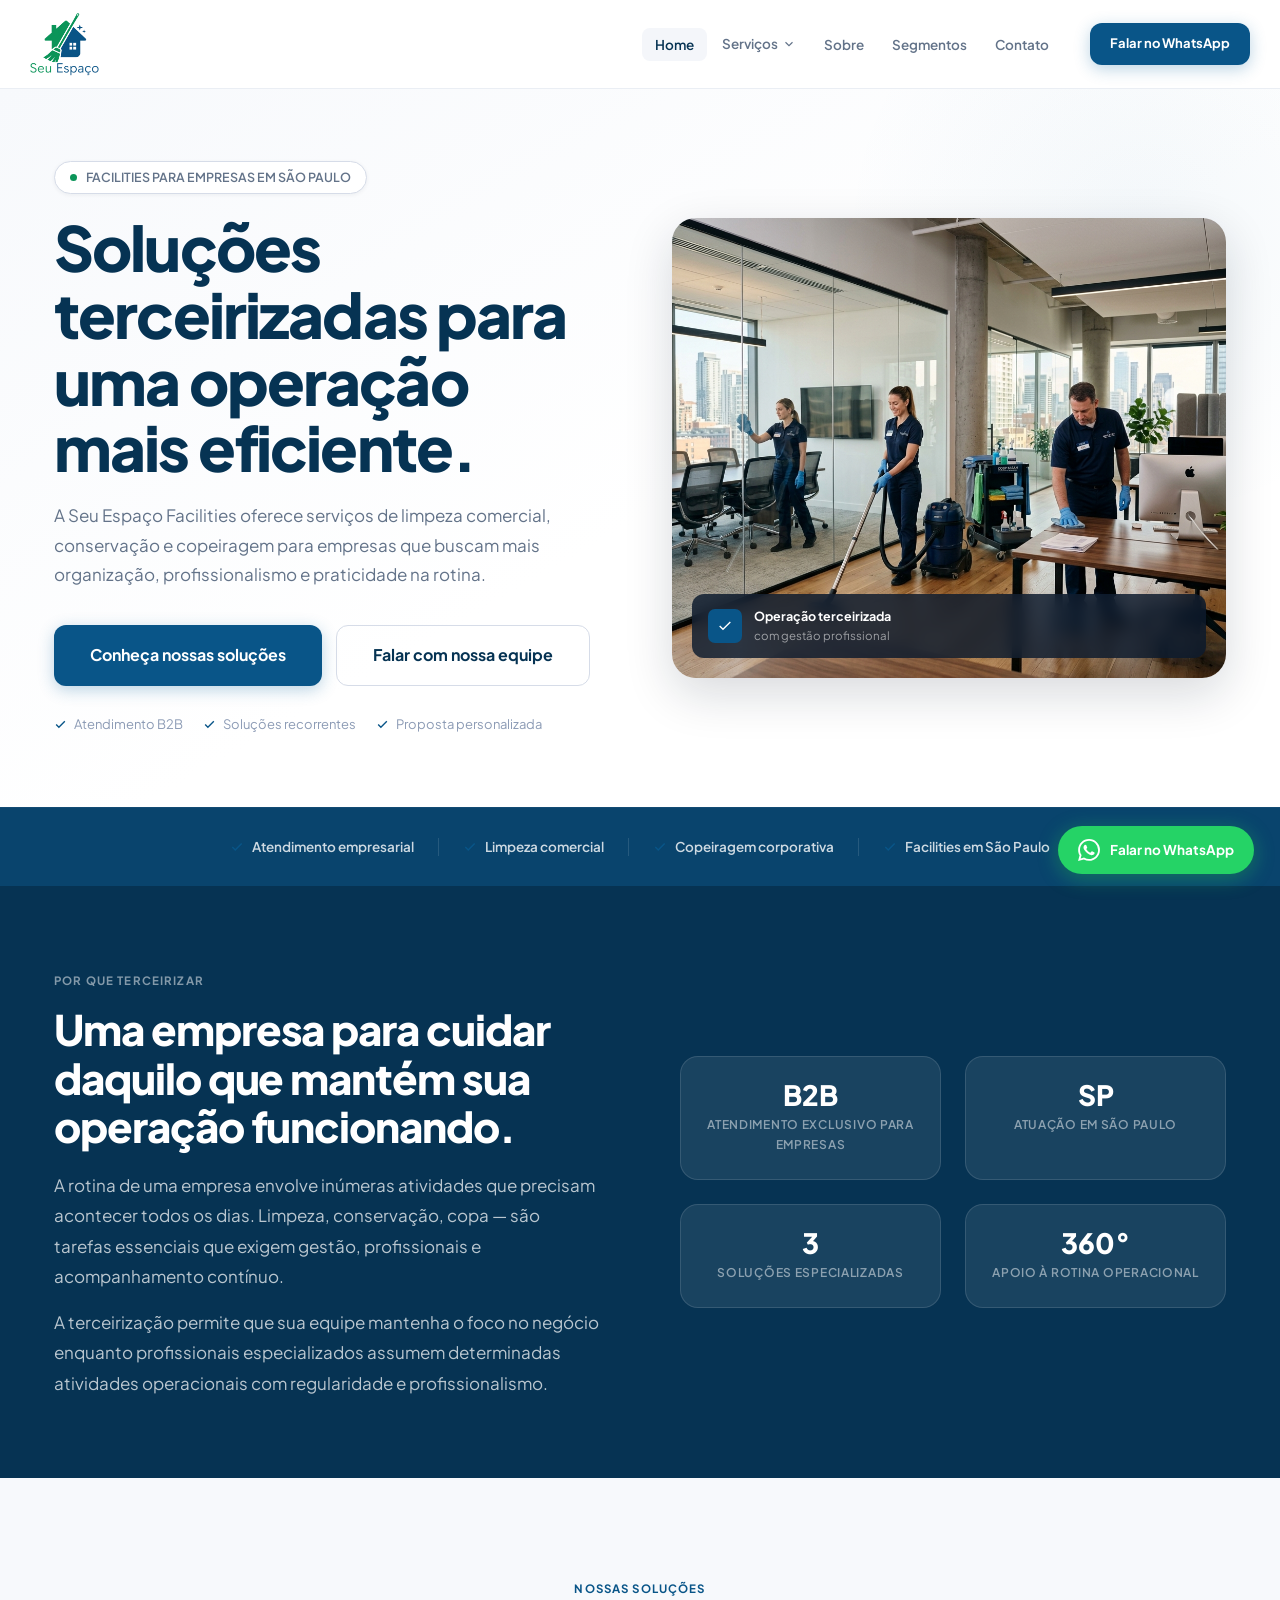
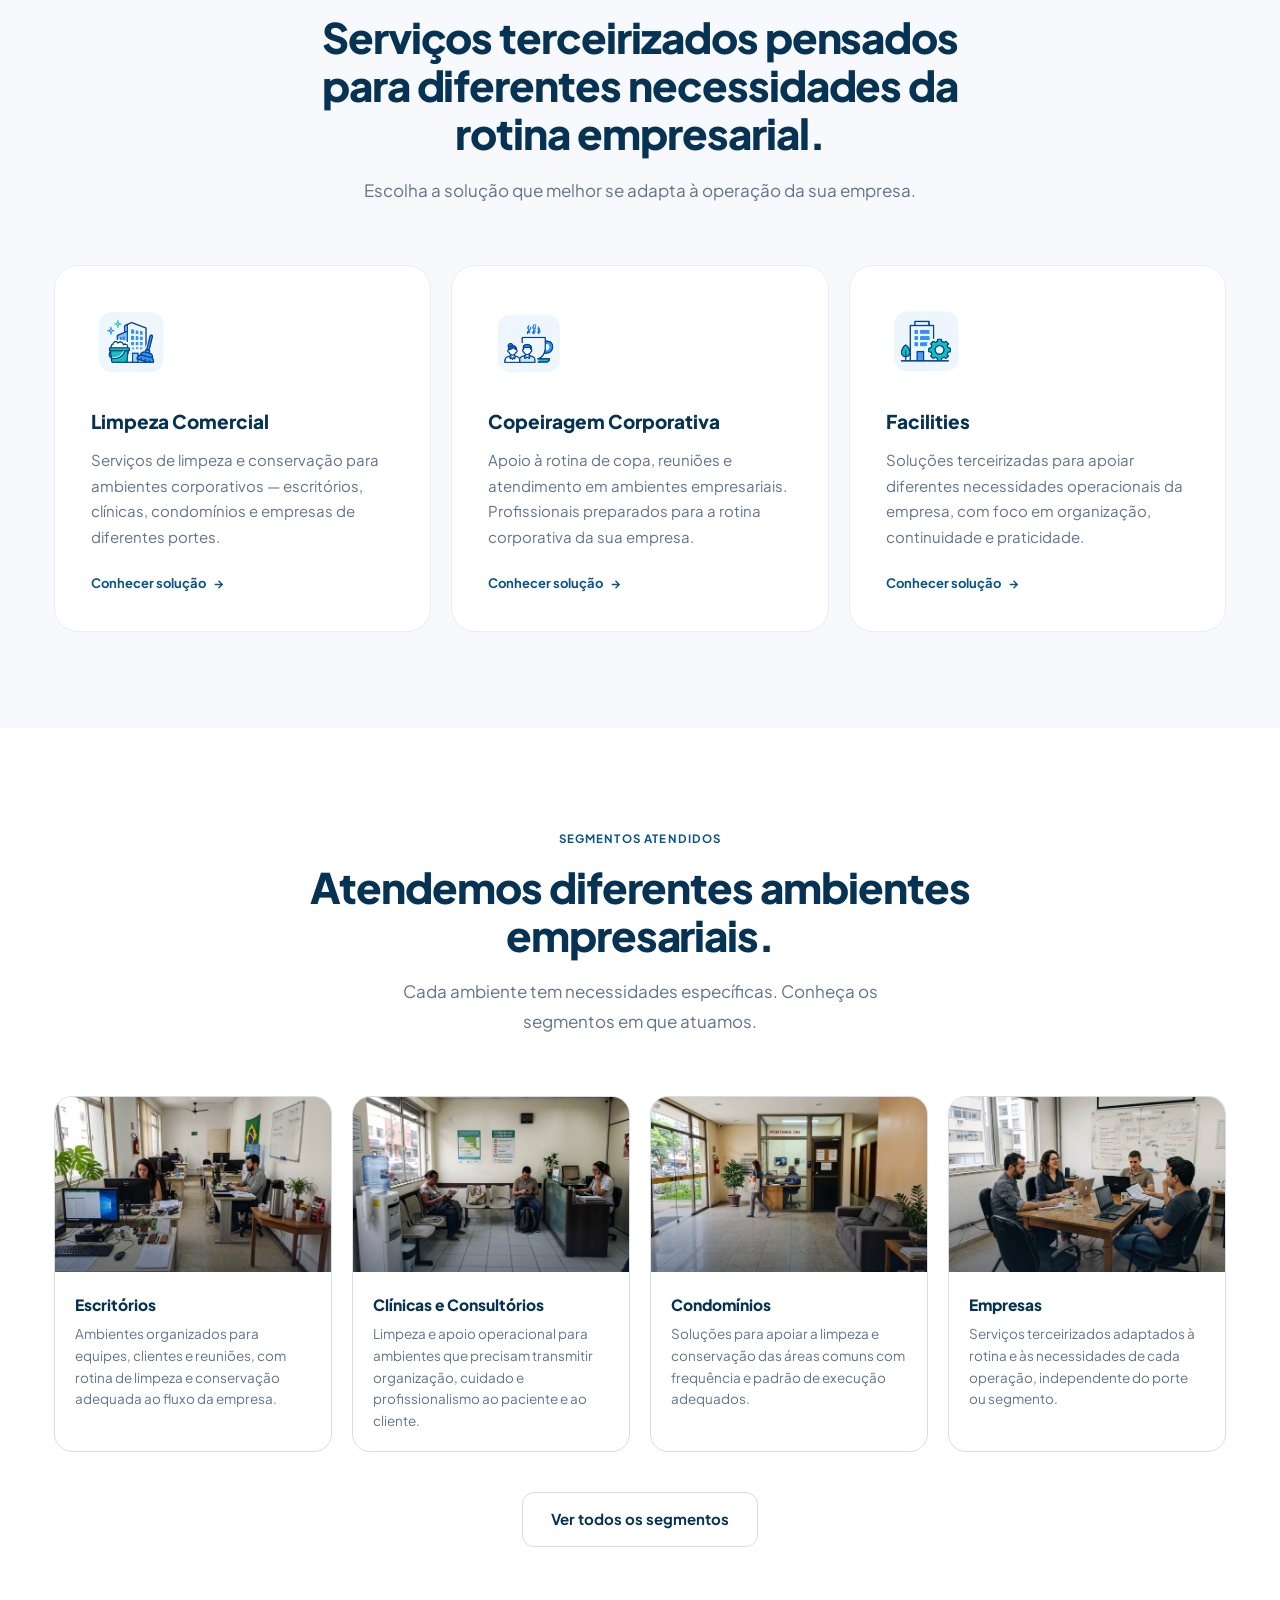
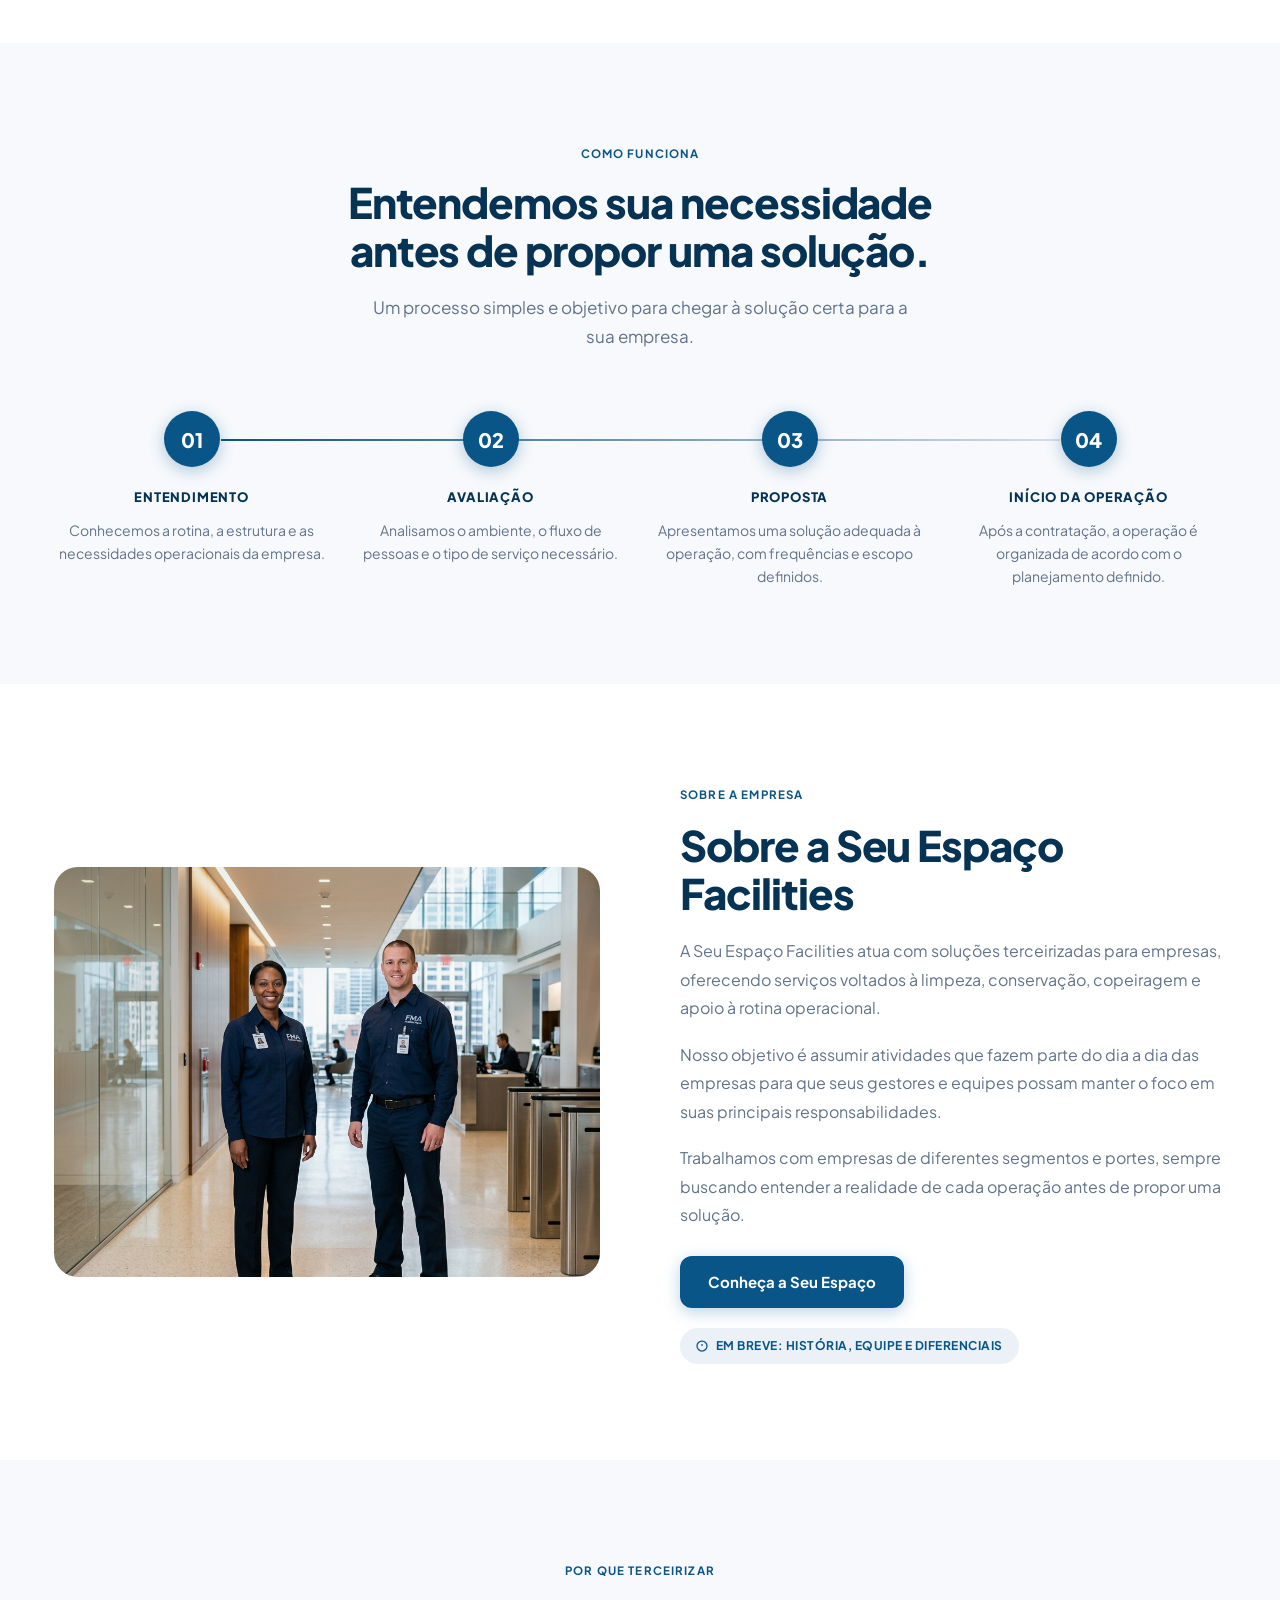
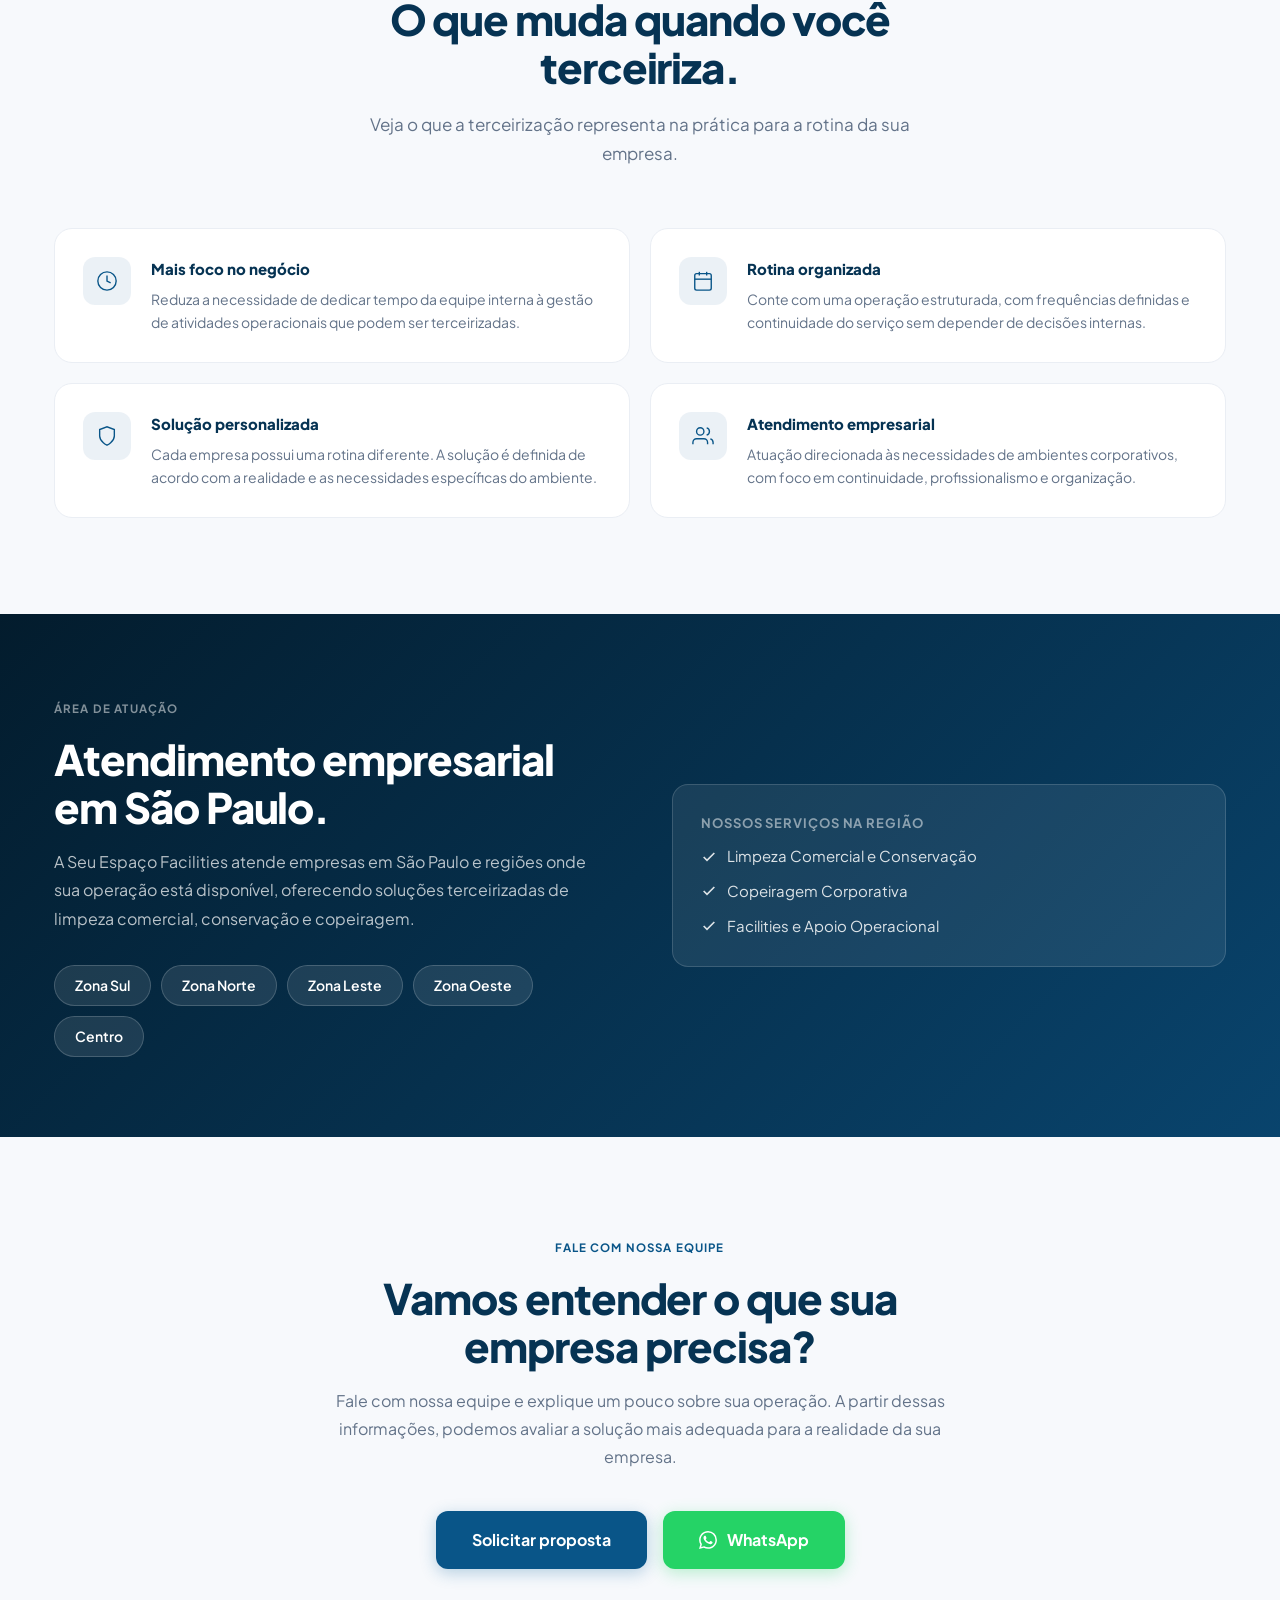
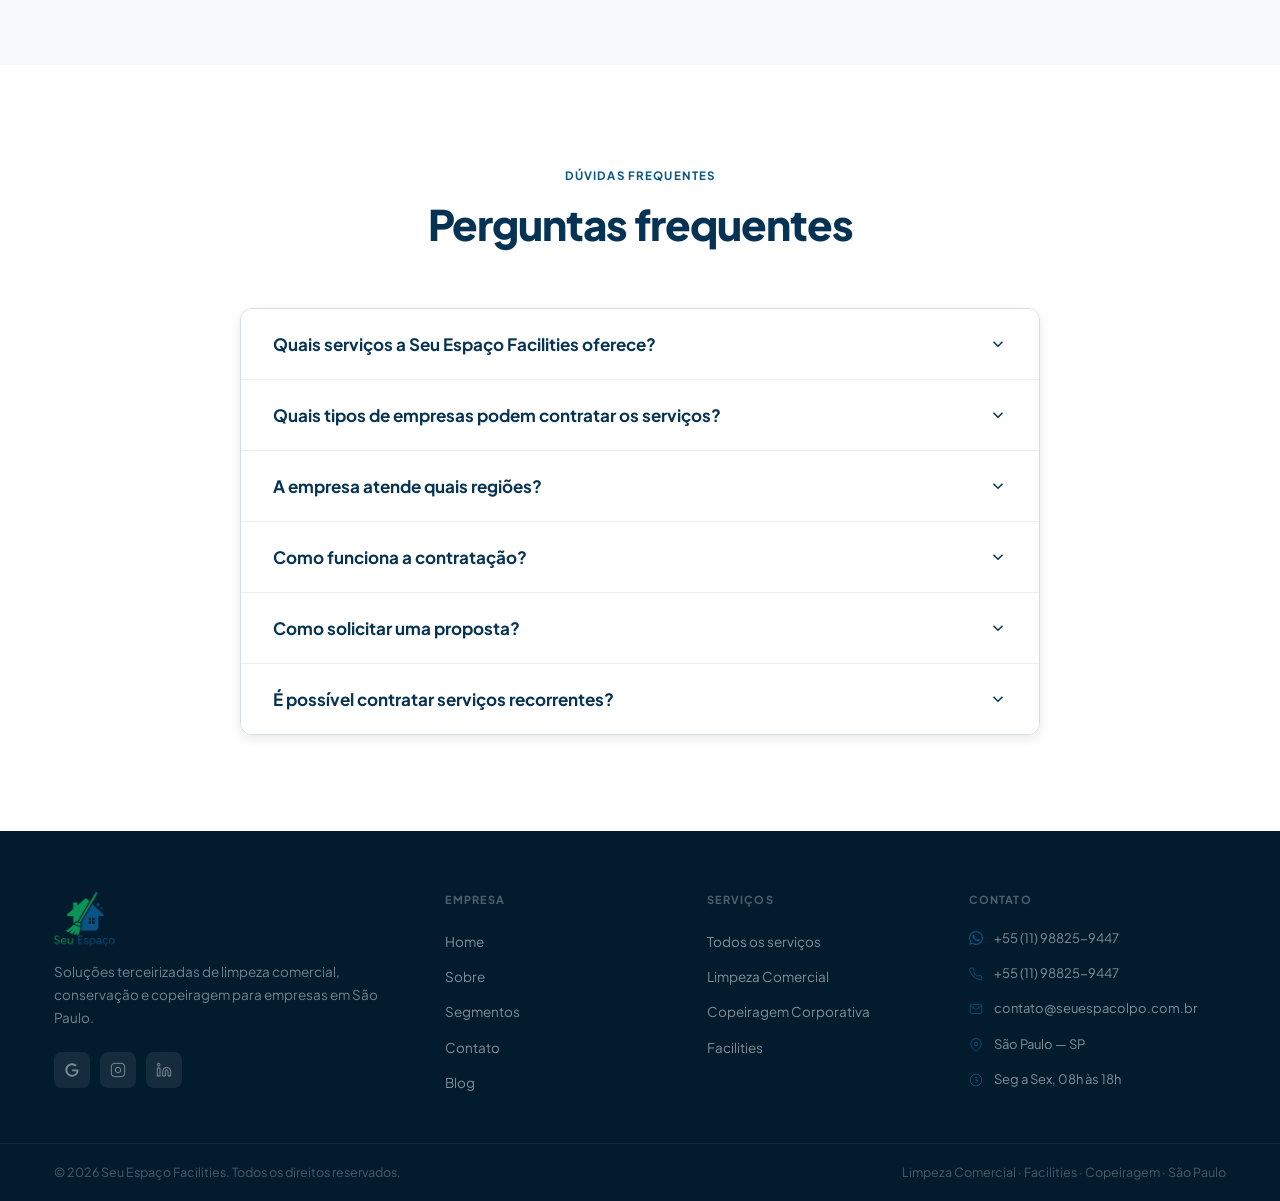
==== commit 5577e6fd: "feat: atualizacoes no layout, imagens mais realistas e infos de contato" ====
--- a/index.html
+++ b/index.html
@@ -23,7 +23,7 @@
   <link rel="preconnect" href="https://fonts.googleapis.com" />
   <link rel="preconnect" href="https://fonts.gstatic.com" crossorigin />
   <link href="https://fonts.googleapis.com/css2?family=Plus+Jakarta+Sans:wght@400;500;600;700;800&display=swap" rel="stylesheet" />
-  <link rel="stylesheet" href="/style.css" />
+  <link rel="stylesheet" href="/style.css?v=2" />
 
   <!-- Meta Pixel -->
   <script>
@@ -298,7 +298,7 @@
         <div class="cards-3">
           <div class="svc-card fade-up">
             <div class="svc-card-icon" aria-hidden="true">
-              <svg width="26" height="26" viewBox="0 0 24 24" fill="none" stroke="currentColor" stroke-width="1.5"><path d="M3 9l9-7 9 7v11a2 2 0 01-2 2H5a2 2 0 01-2-2z"/><polyline points="9 22 9 12 15 12 15 22"/></svg>
+              <img src="/images/Limpeza Comercial (1).png" alt="Ícone Limpeza Comercial" />
             </div>
             <h3 class="svc-card-title">Limpeza Comercial</h3>
             <p class="svc-card-text">Serviços de limpeza e conservação para ambientes corporativos — escritórios, clínicas, condomínios e empresas de diferentes portes.</p>
@@ -309,7 +309,7 @@
           </div>
           <div class="svc-card fade-up">
             <div class="svc-card-icon" aria-hidden="true">
-              <svg width="26" height="26" viewBox="0 0 24 24" fill="none" stroke="currentColor" stroke-width="1.5"><path d="M18 8h1a4 4 0 010 8h-1M2 8h16v9a4 4 0 01-4 4H6a4 4 0 01-4-4V8zM6 1v3M10 1v3M14 1v3"/></svg>
+              <img src="/images/Copeiragem Corporativa (1).png" alt="Ícone Copeiragem Corporativa" />
             </div>
             <h3 class="svc-card-title">Copeiragem Corporativa</h3>
             <p class="svc-card-text">Apoio à rotina de copa, reuniões e atendimento em ambientes empresariais. Profissionais preparados para a rotina corporativa da sua empresa.</p>
@@ -320,7 +320,7 @@
           </div>
           <div class="svc-card fade-up">
             <div class="svc-card-icon" aria-hidden="true">
-              <svg width="26" height="26" viewBox="0 0 24 24" fill="none" stroke="currentColor" stroke-width="1.5"><rect x="2" y="7" width="20" height="14" rx="2"/><path d="M16 21V5a2 2 0 00-2-2h-4a2 2 0 00-2 2v16"/></svg>
+              <img src="/images/Facilities (1).png" alt="Ícone Facilities" />
             </div>
             <h3 class="svc-card-title">Facilities</h3>
             <p class="svc-card-text">Soluções terceirizadas para apoiar diferentes necessidades operacionais da empresa, com foco em organização, continuidade e praticidade.</p>
@@ -512,10 +512,12 @@
             A Seu Espaço Facilities atende empresas em São Paulo e regiões onde sua operação está disponível, oferecendo soluções terceirizadas de limpeza comercial, conservação e copeiragem.
           </p>
           <div class="region-cities">
-            <span class="region-city">São Paulo</span>
-            <!-- [ADICIONAR_CIDADES_REAIS] -->
-          </div>
-          <p class="region-placeholder">Outras regiões atendidas serão adicionadas conforme expansão da operação.</p>
+            <span class="region-city">Zona Sul</span>
+            <span class="region-city">Zona Norte</span>
+            <span class="region-city">Zona Leste</span>
+            <span class="region-city">Zona Oeste</span>
+            <span class="region-city">Centro</span>
+          </div>
         </div>
         <div class="fade-right" style="display:flex;flex-direction:column;gap:16px;">
           <div style="background:rgba(255,255,255,.08);border:1px solid rgba(255,255,255,.15);border-radius:16px;padding:28px;">
@@ -679,7 +681,7 @@
           </div>
           <div class="footer-ci">
             <svg width="14" height="14" viewBox="0 0 24 24" fill="none" stroke="currentColor" stroke-width="1.5" aria-hidden="true"><path d="M4 4h16c1.1 0 2 .9 2 2v12c0 1.1-.9 2-2 2H4c-1.1 0-2-.9-2-2V6c0-1.1.9-2 2-2z"/><polyline points="22,6 12,13 2,6"/></svg>
-            <a href="mailto:contato@[DOMINIO].com.br">contato@[DOMINIO].com.br</a>
+            <a href="mailto:contato@seuespacolpo.com.br">contato@seuespacolpo.com.br</a>
           </div>
           <div class="footer-ci">
             <svg width="14" height="14" viewBox="0 0 24 24" fill="none" stroke="currentColor" stroke-width="1.5" aria-hidden="true"><path d="M21 10c0 7-9 13-9 13s-9-6-9-13a9 9 0 0118 0z"/><circle cx="12" cy="10" r="3"/></svg>
--- a/style.css
+++ b/style.css
@@ -339,7 +339,7 @@
 .card-icon{
   width:48px;height:48px;background:var(--accent-light);
   border-radius:var(--r-sm);display:flex;align-items:center;justify-content:center;
-  color:var(--accent);margin-bottom:18px;flex-shrink:0
+  color:var(--accent);margin:0 auto 18px;flex-shrink:0
 }
 .card-title{font-size:16px;font-weight:800;color:var(--navy);margin-bottom:8px;line-height:1.3}
 .card-text{font-size:14px;color:var(--gray-500);line-height:1.65}
@@ -876,9 +876,11 @@
 }
 .svc-card:hover{box-shadow:var(--sh-lg);transform:translateY(-4px);border-color:var(--gray-200)}
 .svc-card-icon{
-  width:56px;height:56px;background:var(--accent-light);
-  border-radius:var(--r-lg);display:flex;align-items:center;
-  justify-content:center;color:var(--accent);margin-bottom:20px
+  display:flex;align-items:center;
+  color:var(--accent);margin-bottom:24px
+}
+.svc-card-icon img, .svc-card-icon svg{
+  width:80px;height:80px;object-fit:contain;display:block
 }
 .svc-card-title{font-size:19px;font-weight:800;color:var(--navy);margin-bottom:10px}
 .svc-card-text{font-size:15px;color:var(--gray-500);line-height:1.7;margin-bottom:24px;flex:1}
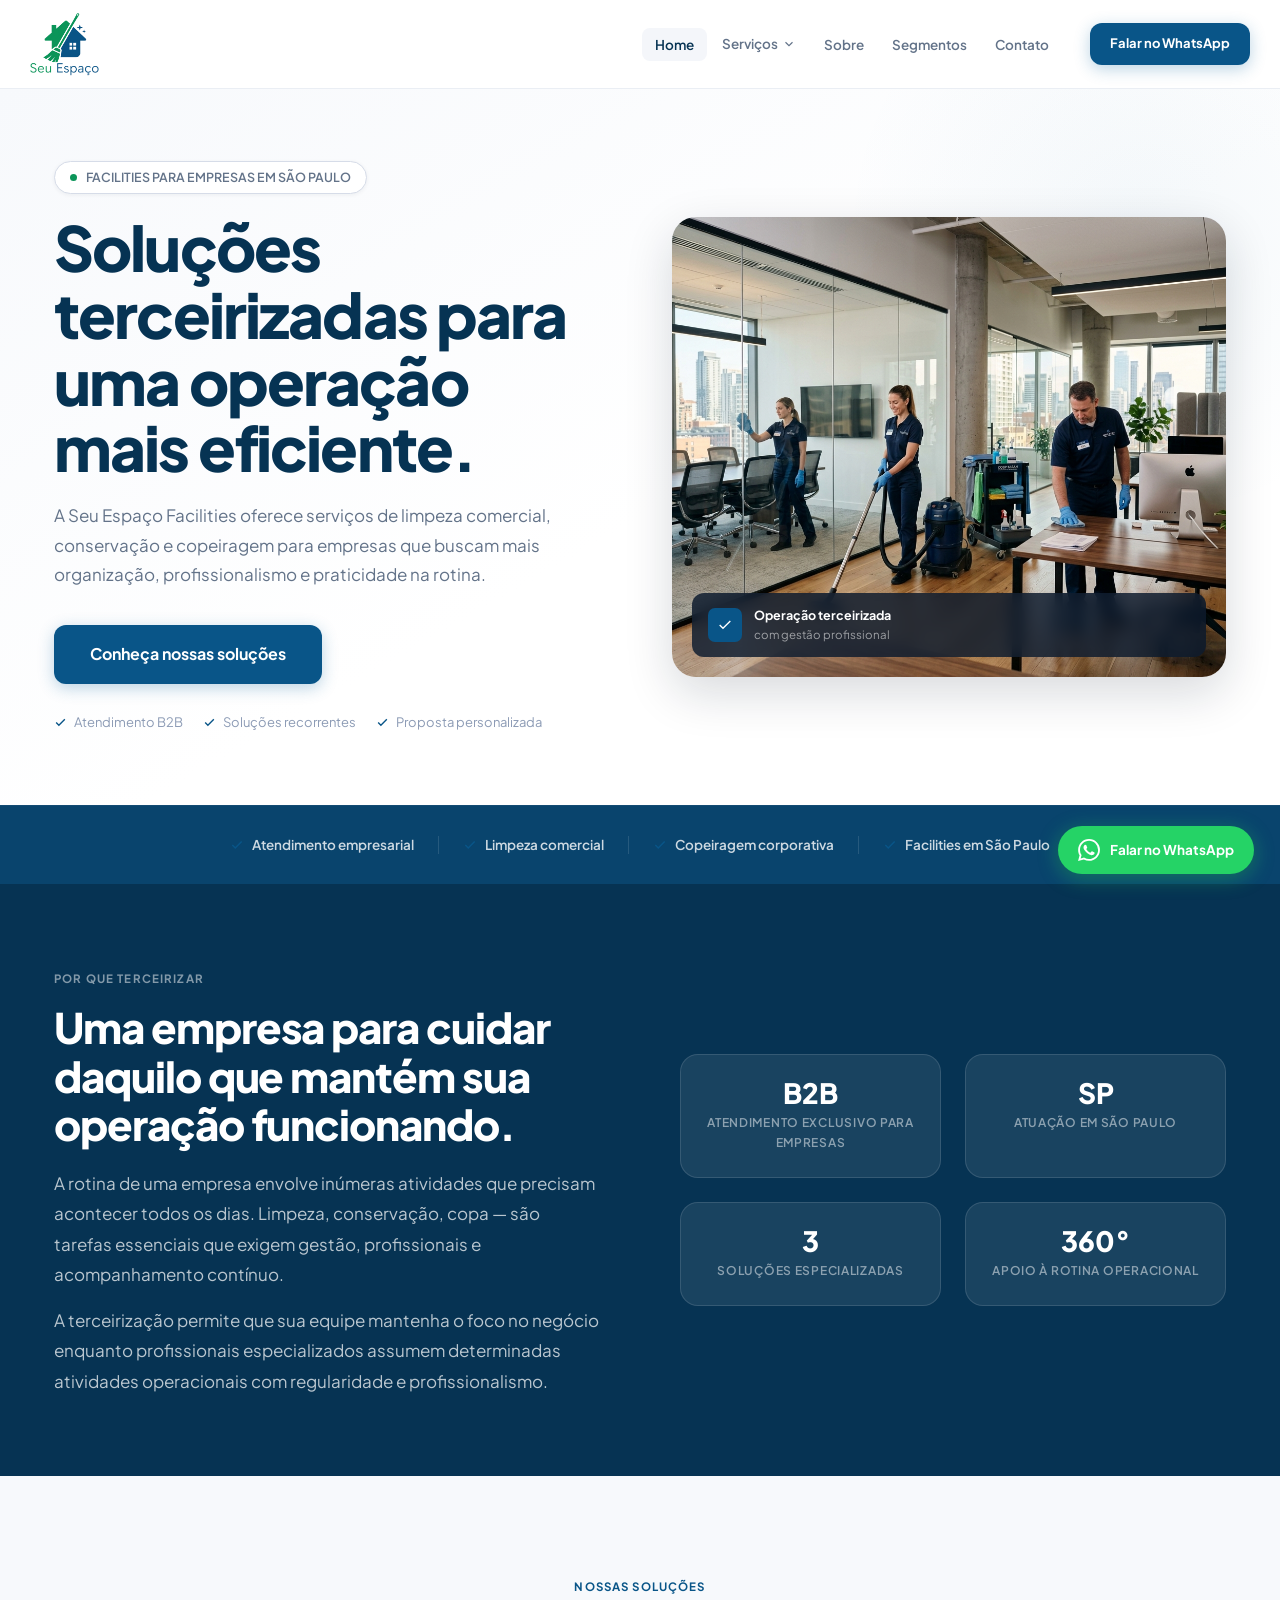
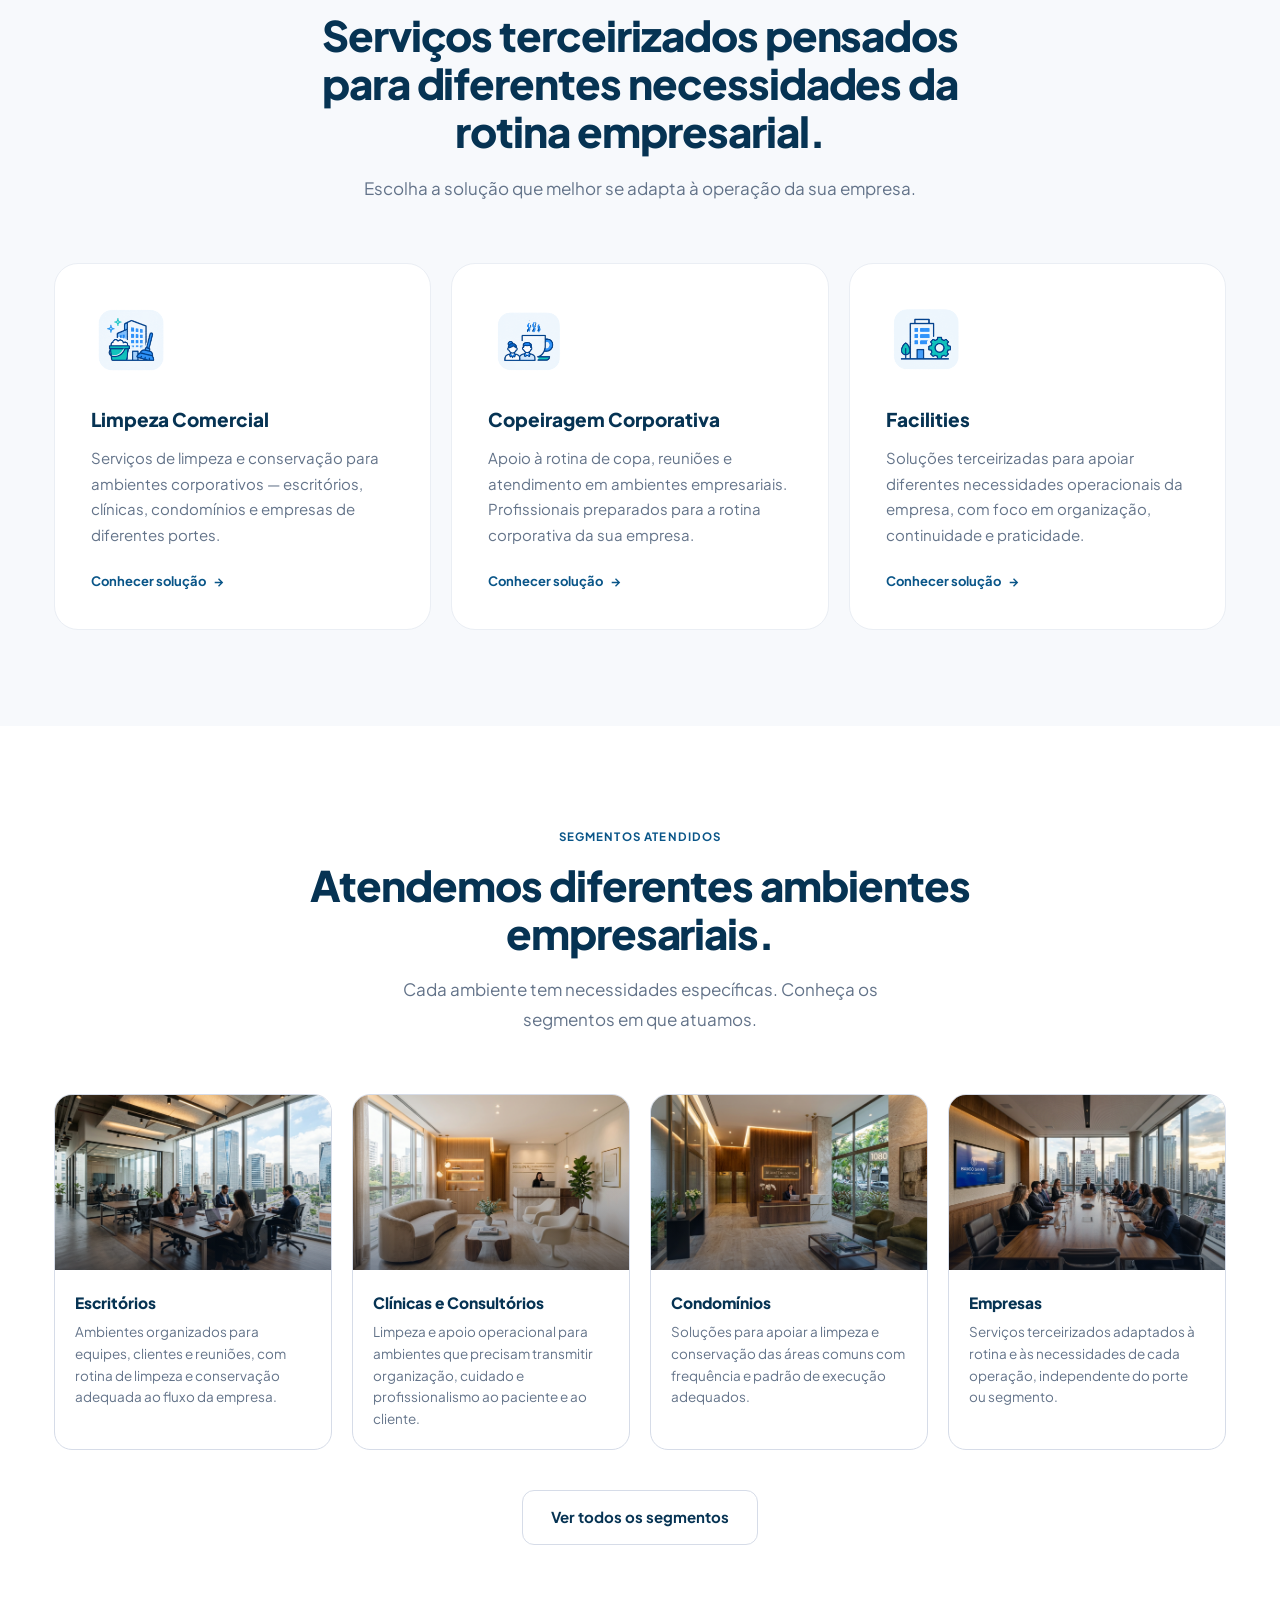
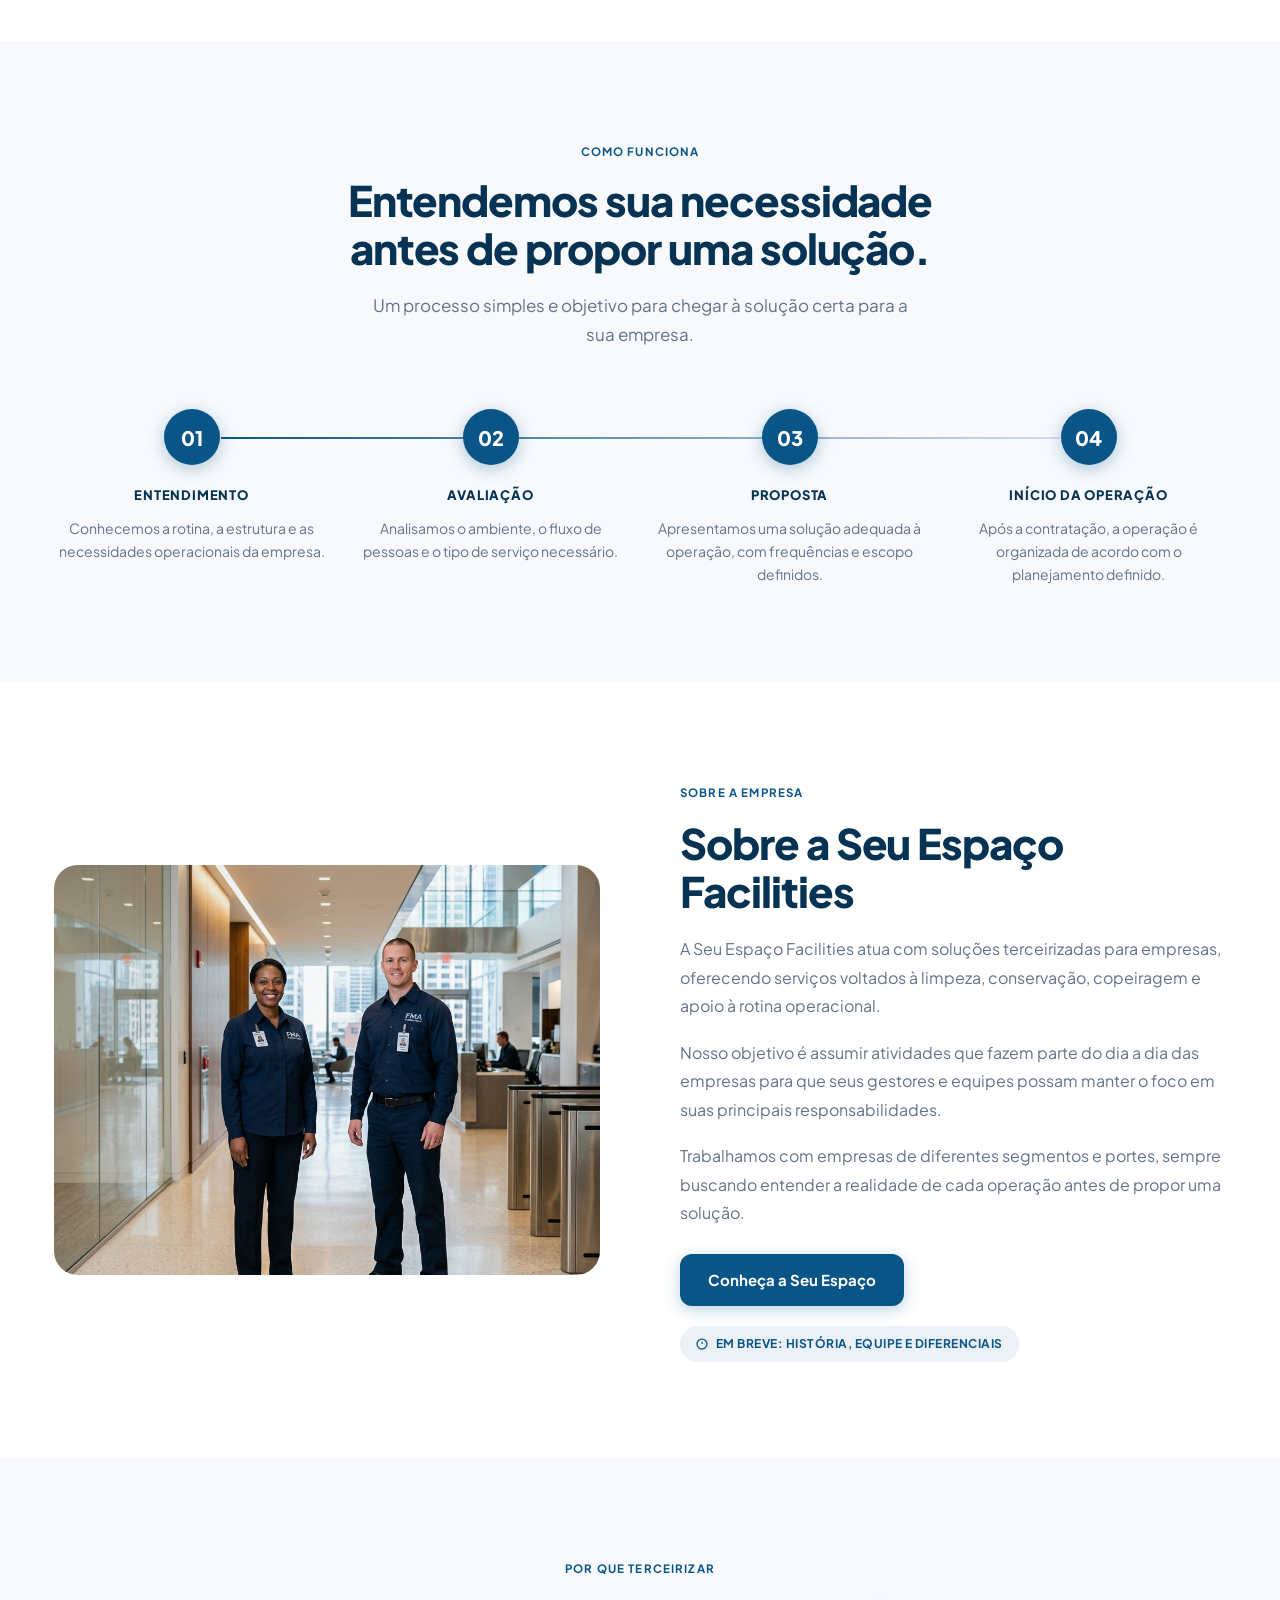
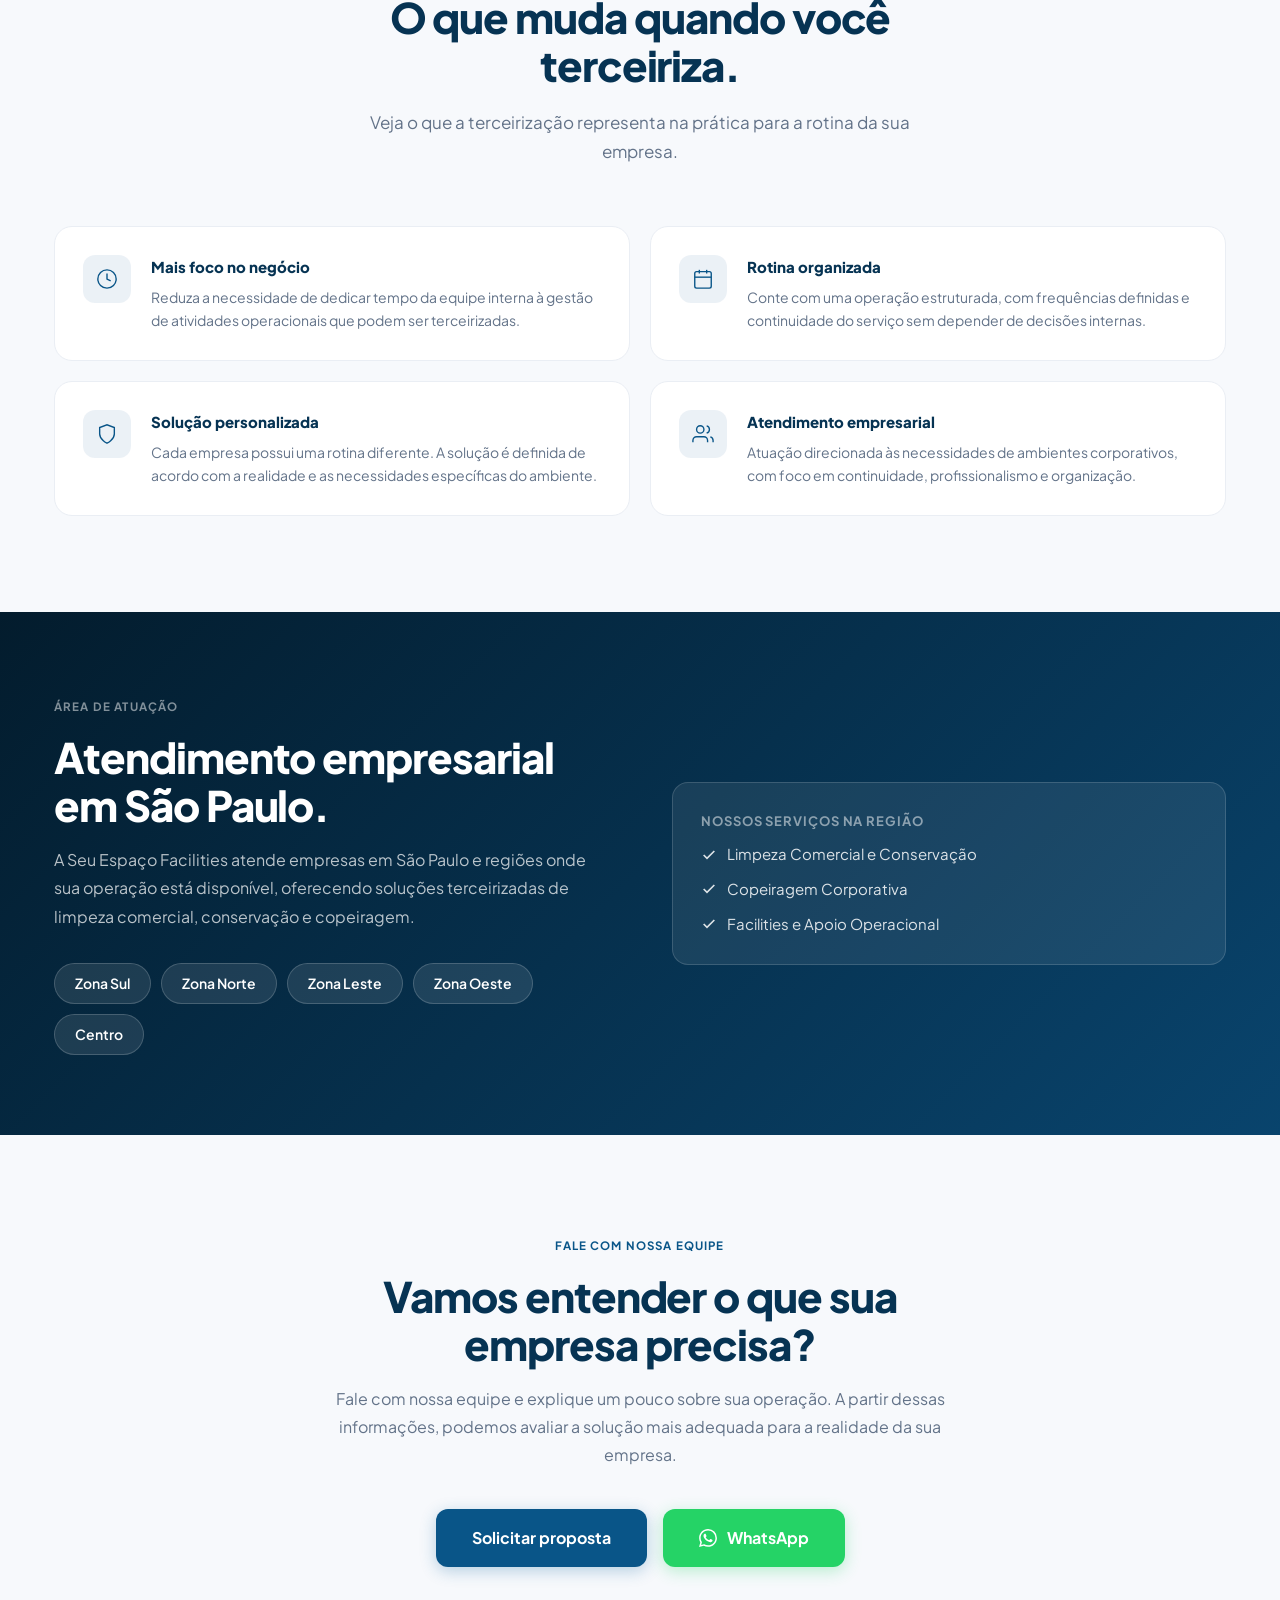
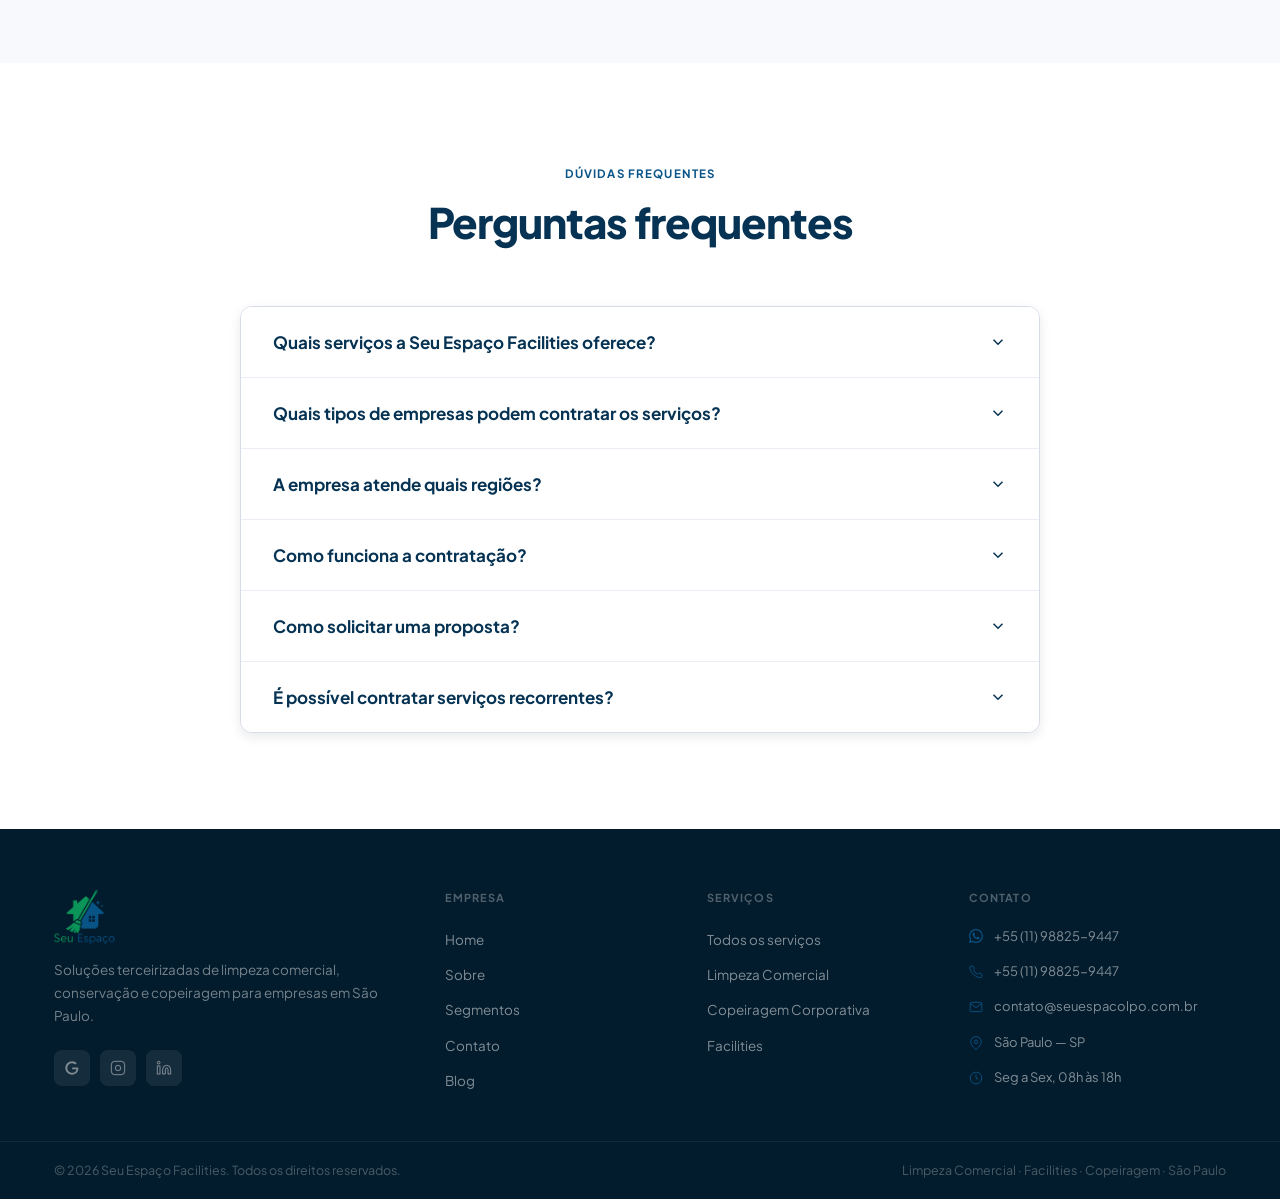
==== commit aed1596c: "feat: ajusta barra do topo e altera ordem hero mobile" ====
--- a/index.html
+++ b/index.html
@@ -186,12 +186,12 @@
           <p class="subtitle" style="margin-bottom:36px;max-width:560px;">
             A Seu Espaço Facilities oferece serviços de limpeza comercial, conservação e copeiragem para empresas que buscam mais organização, profissionalismo e praticidade na rotina.
           </p>
+          <div class="hero-img-mobile">
+            <img src="/images/facilities-empresas-sao-paulo.jpg" class="hero-img" alt="Ambiente corporativo profissional com equipe de facilities em São Paulo" width="620" height="460" loading="eager" />
+          </div>
           <div class="hero-cta-row">
             <a href="/servicos/" class="btn btn-primary btn-lg" id="cta-hero-servicos">
               Conheça nossas soluções
-            </a>
-            <a href="https://wa.me/5511988259447?text=Ol%C3%A1%21+Gostaria+de+conhecer+as+solu%C3%A7%C3%B5es+da+Seu+Espa%C3%A7o+Facilities+para+minha+empresa." class="btn btn-ghost btn-lg" id="cta-hero-wa" data-track="whatsapp" data-loc="hero" target="_blank" rel="noopener noreferrer">
-              Falar com nossa equipe
             </a>
           </div>
           <div class="hero-note" style="margin-top:28px;">
@@ -209,7 +209,7 @@
             </span>
           </div>
         </div>
-        <div class="hero-img-wrap fade-right">
+        <div class="hero-img-wrap fade-right hero-img-desktop">
           <div class="hero-img-container">
             <img src="/images/facilities-empresas-sao-paulo.jpg" class="hero-img" alt="Ambiente corporativo profissional com equipe de facilities em São Paulo" width="620" height="460" loading="eager" />
             <div class="hero-img-chip" aria-hidden="true">
--- a/style.css
+++ b/style.css
@@ -1059,3 +1059,13 @@
   .inst-cta-btns .btn{width:100%;max-width:340px;justify-content:center}
   .mission-grid{grid-template-columns:1fr}
 }
+
+/* Hero Mobile Image Reordering */
+@media (max-width: 768px) {
+  .hero-img-desktop { display: none !important; }
+  .hero-img-mobile { display: block !important; margin: 24px 0; }
+  .hero-img-mobile img { width: 100%; border-radius: 20px; box-shadow: var(--sh-lg); max-width: 540px; margin: 0 auto; display: block; }
+}
+@media (min-width: 769px) {
+  .hero-img-mobile { display: none !important; }
+}
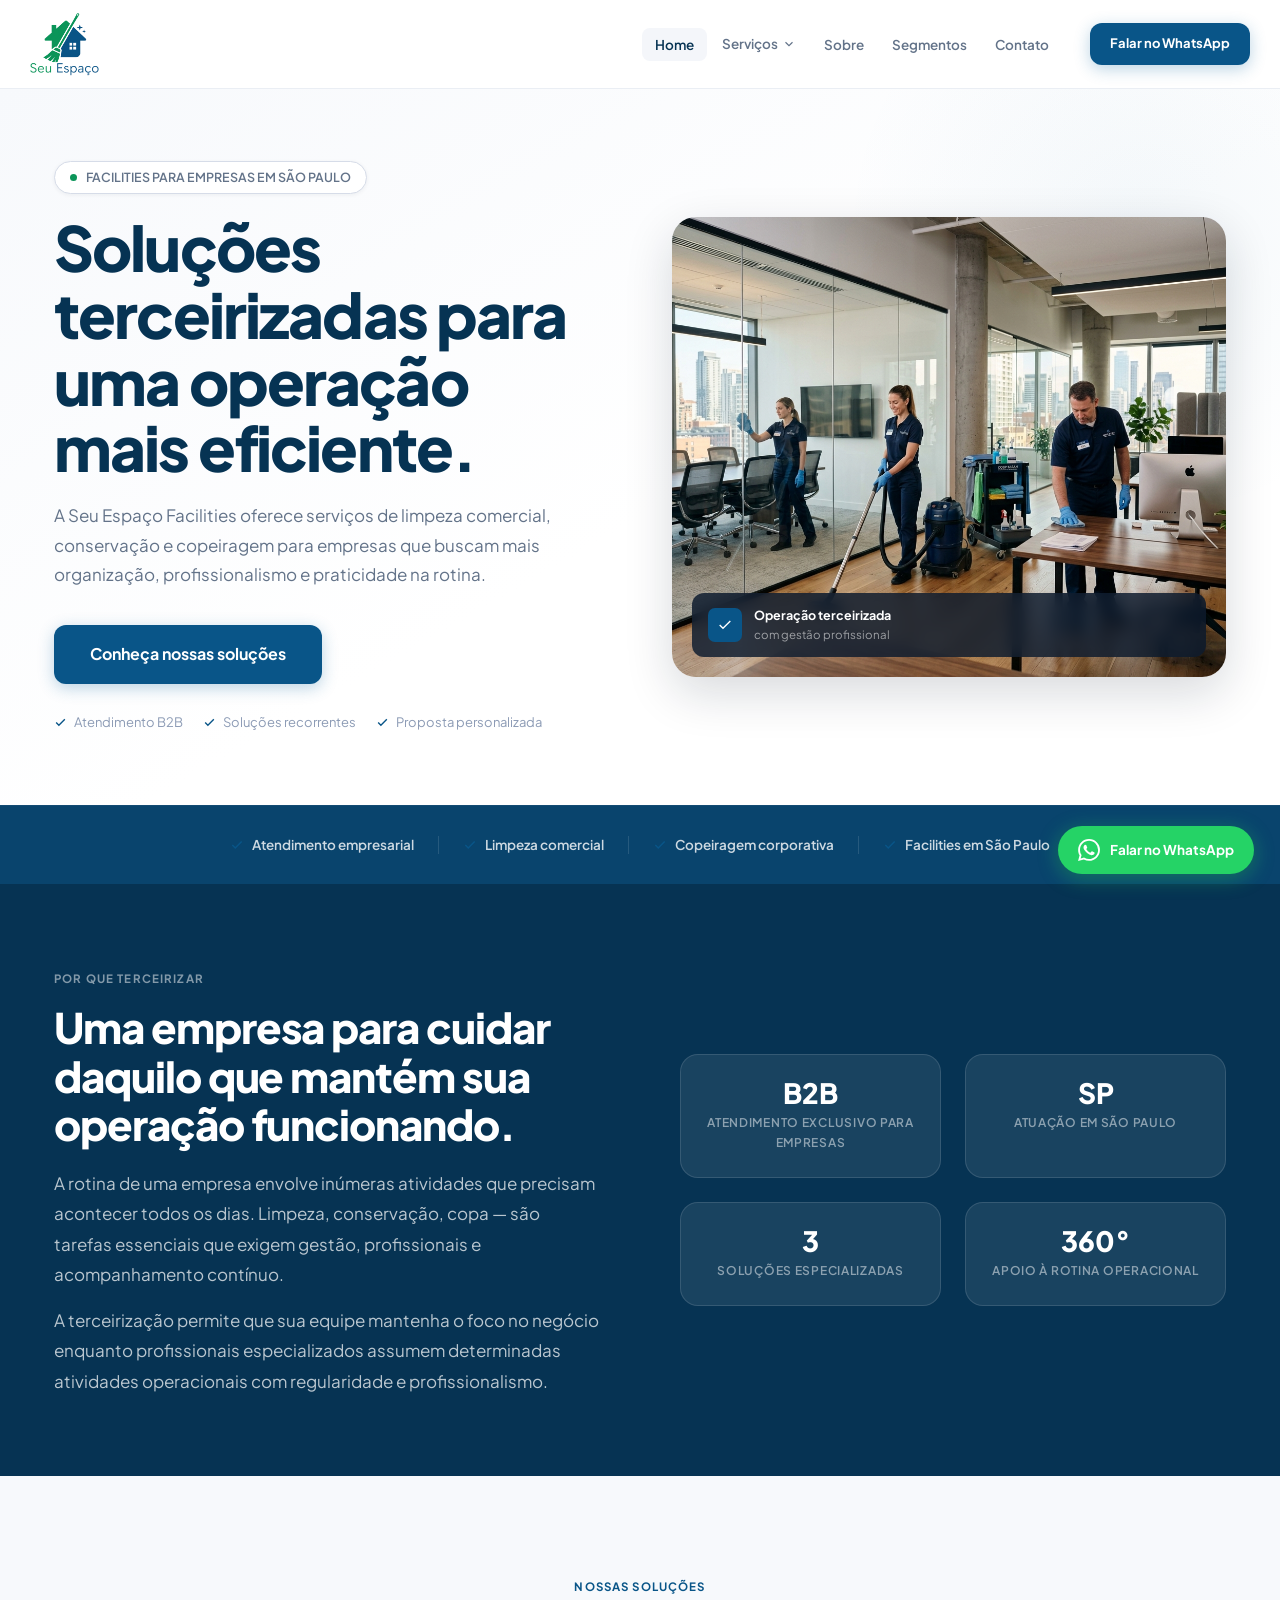
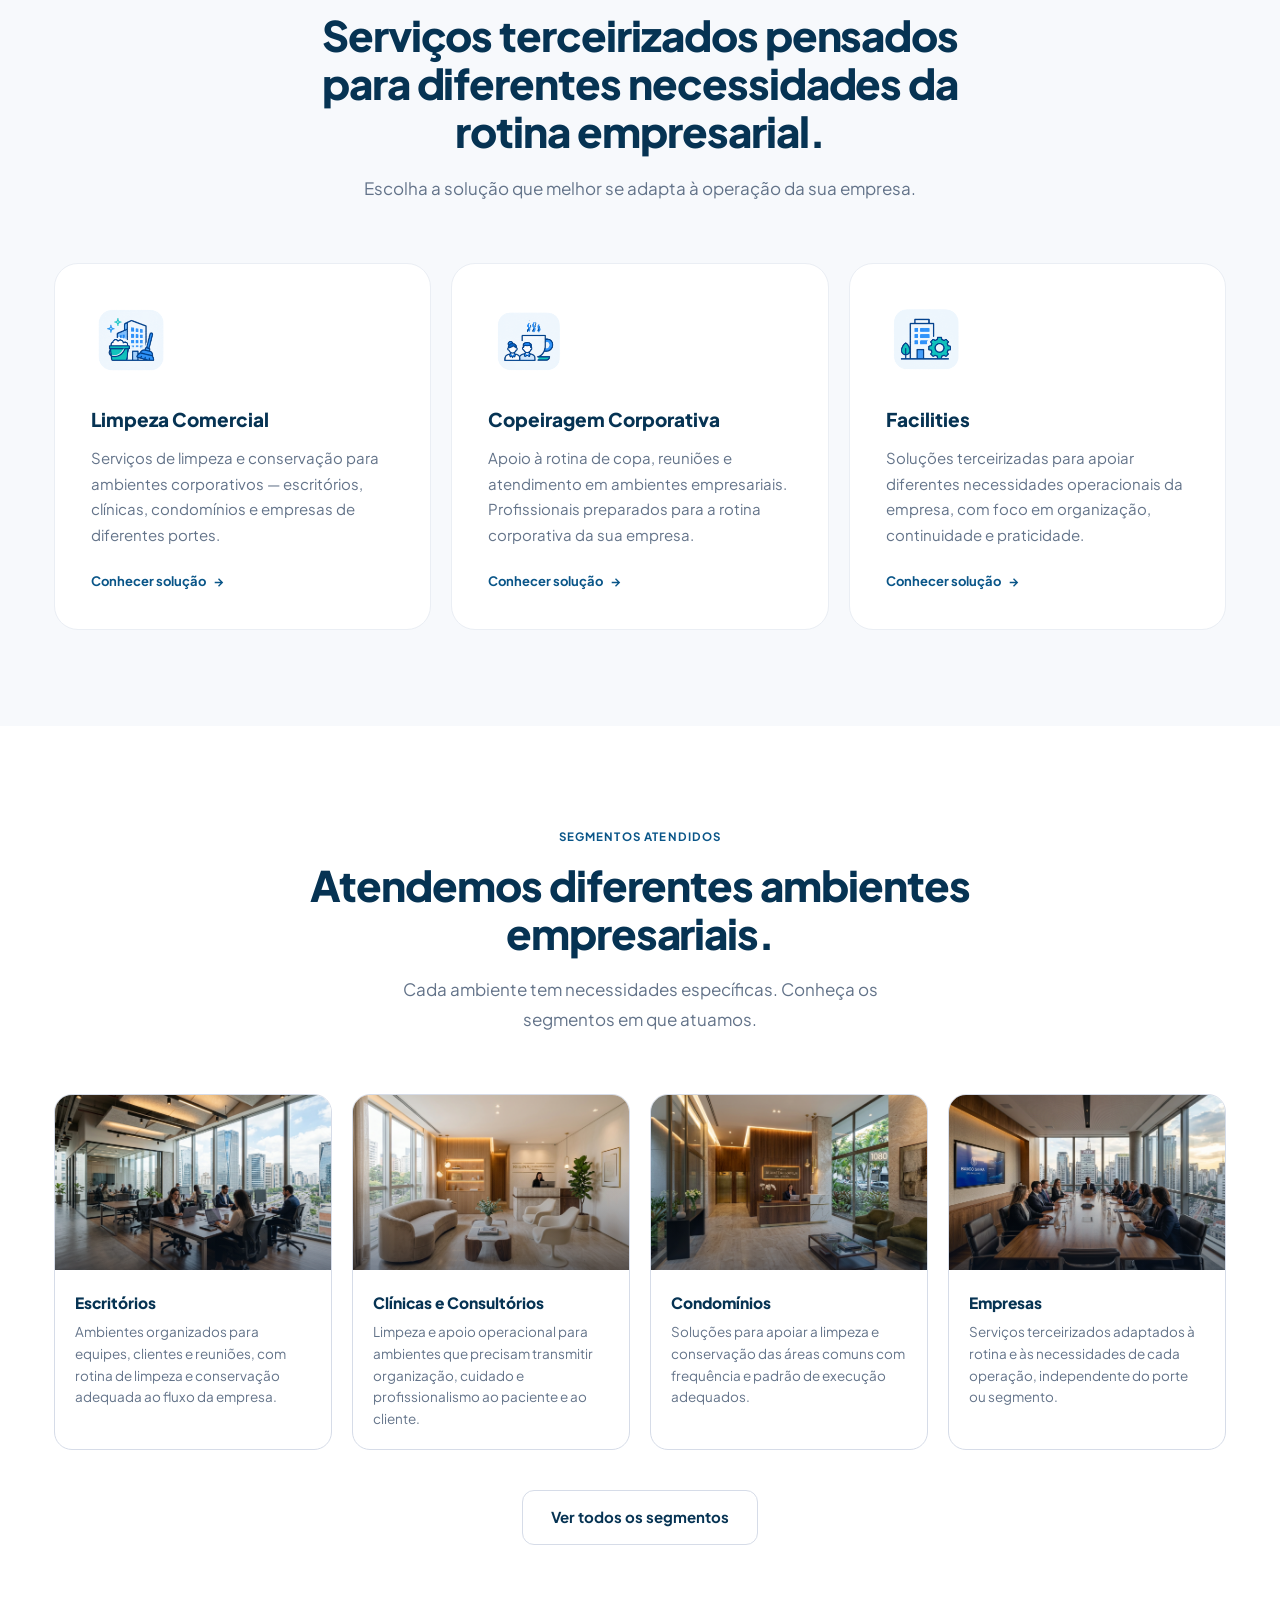
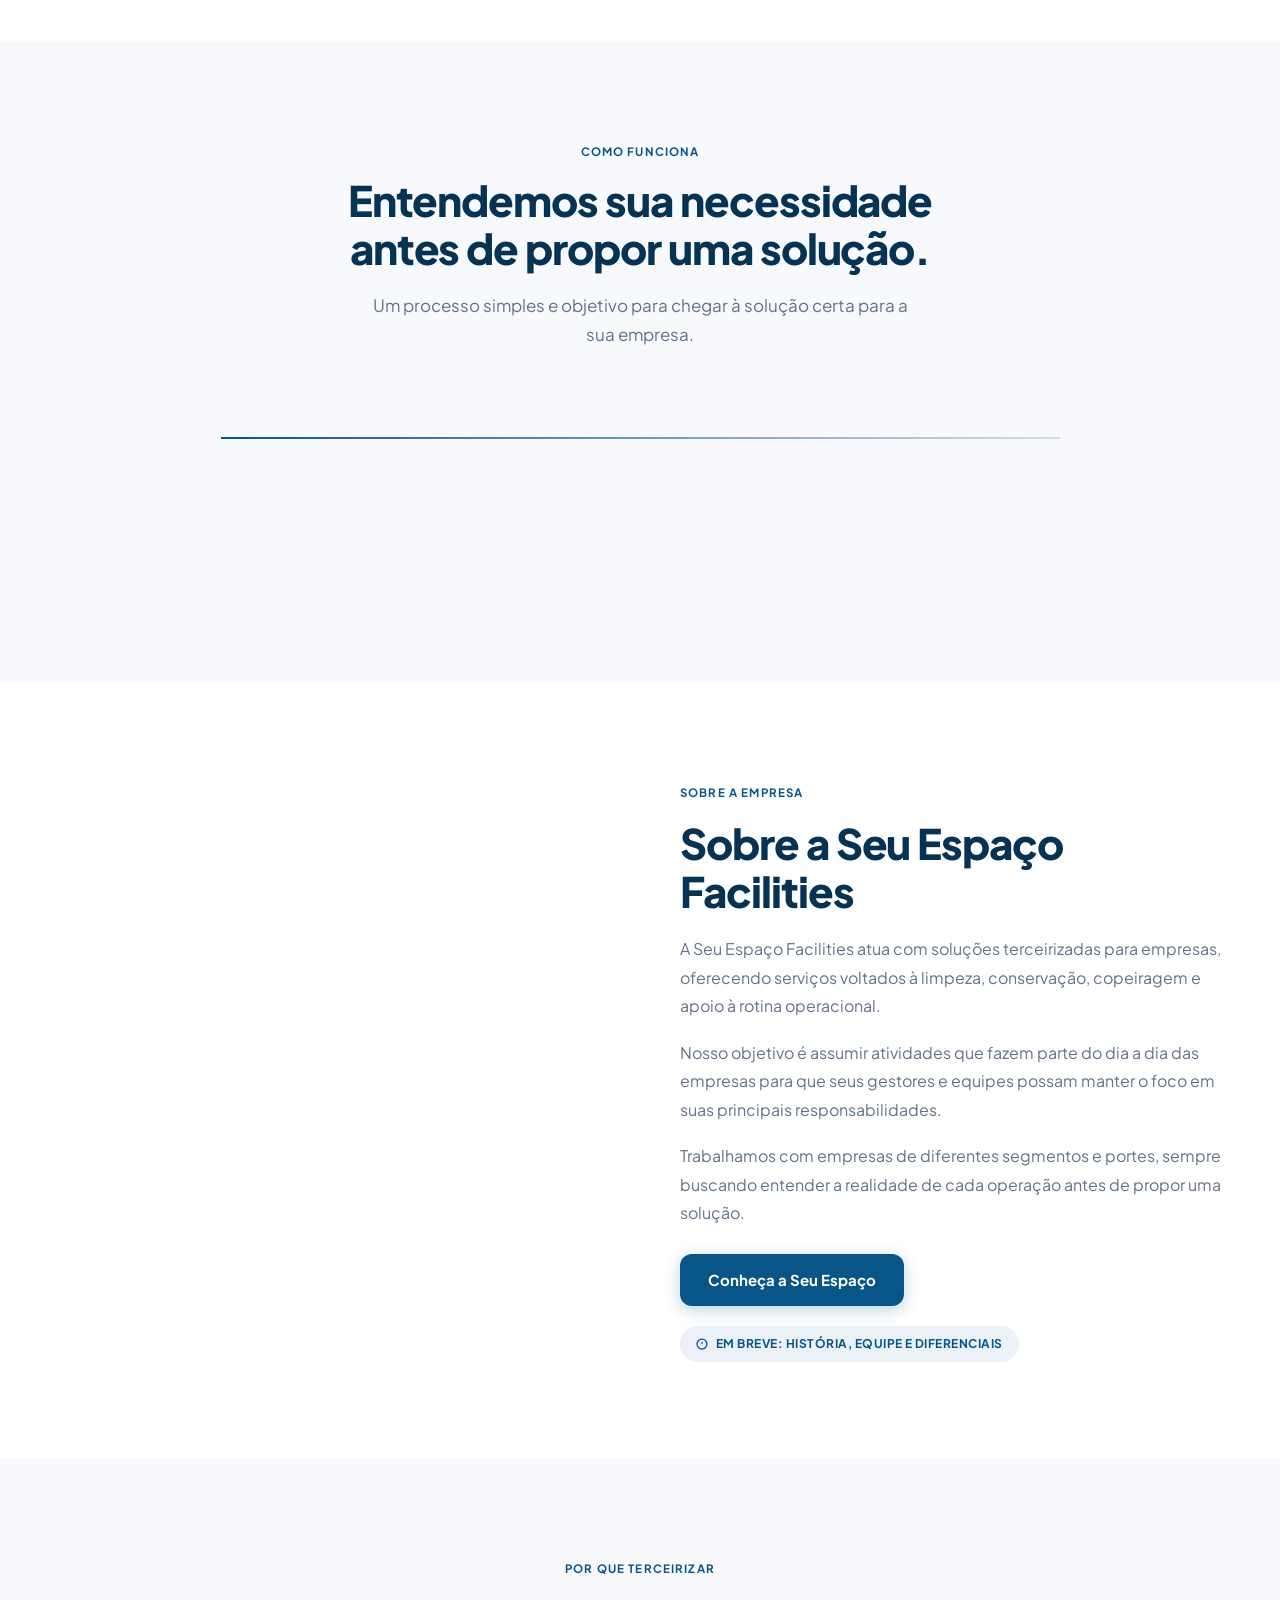
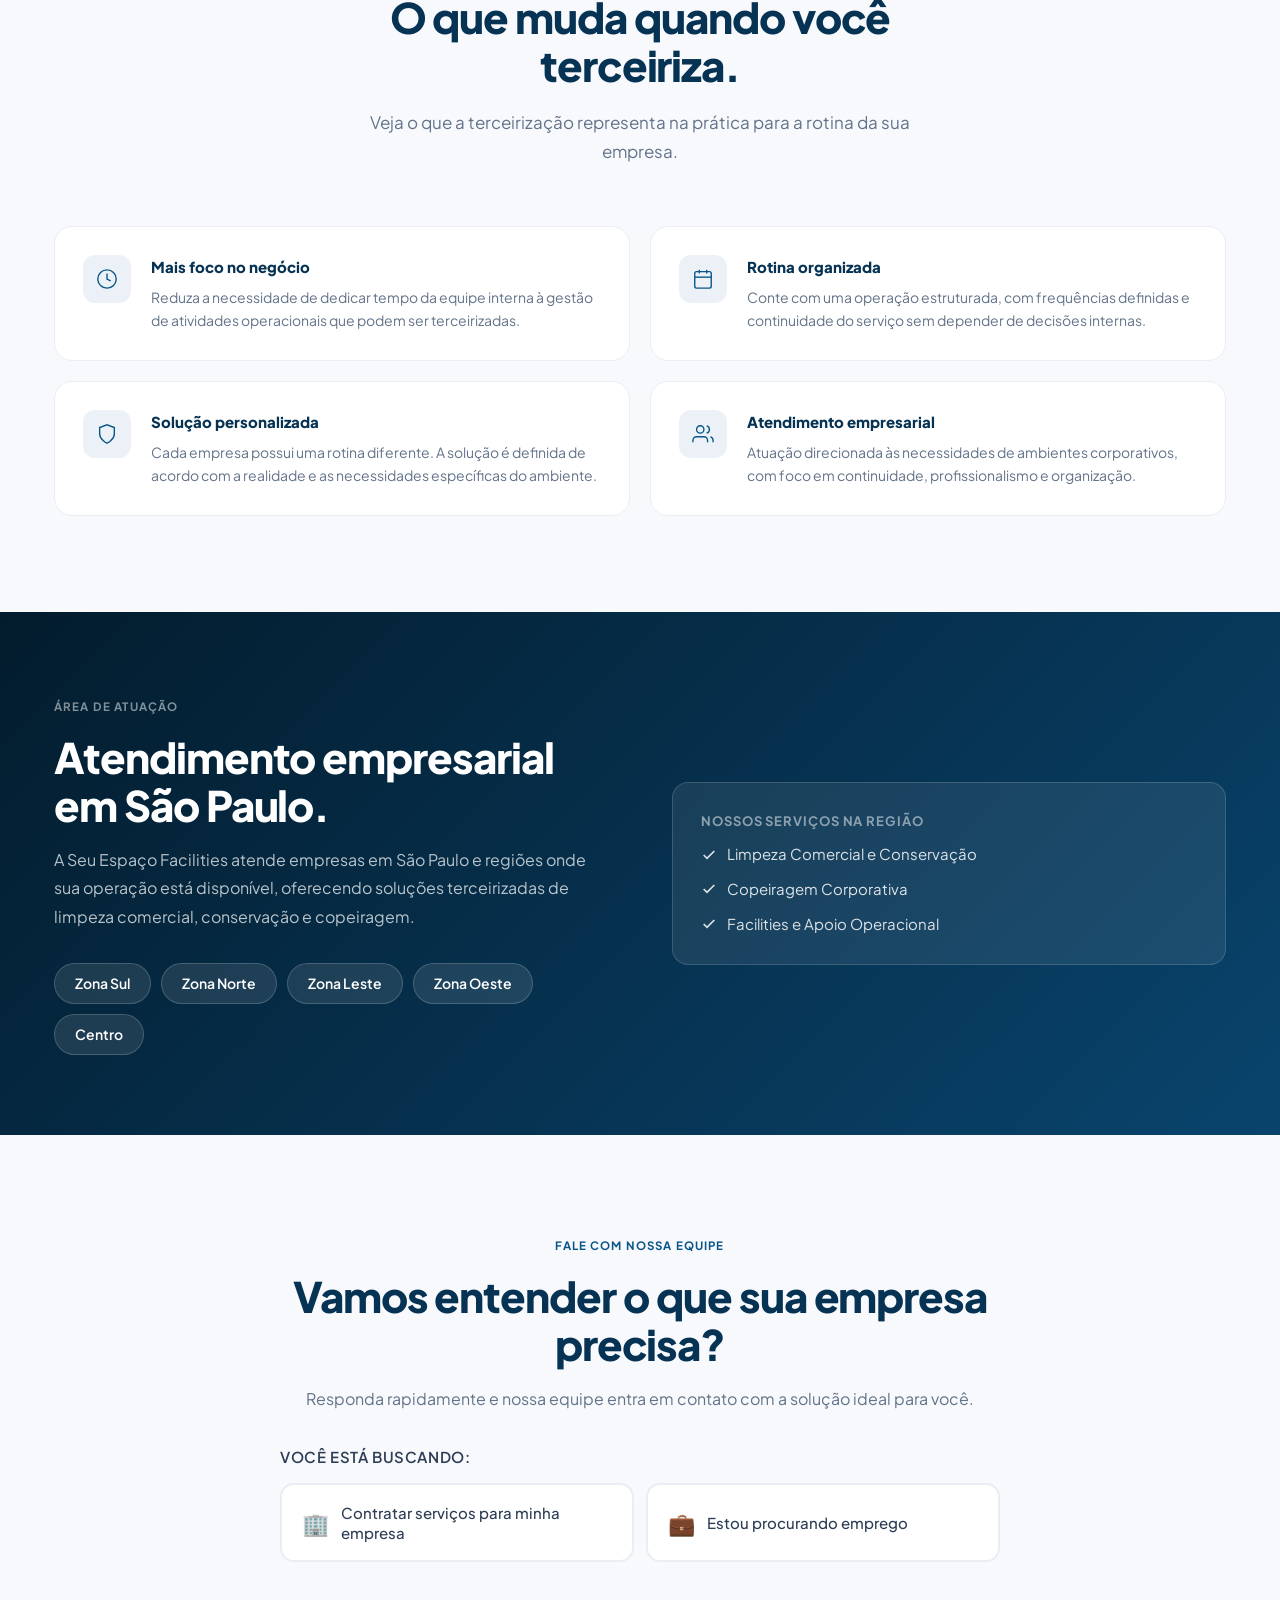
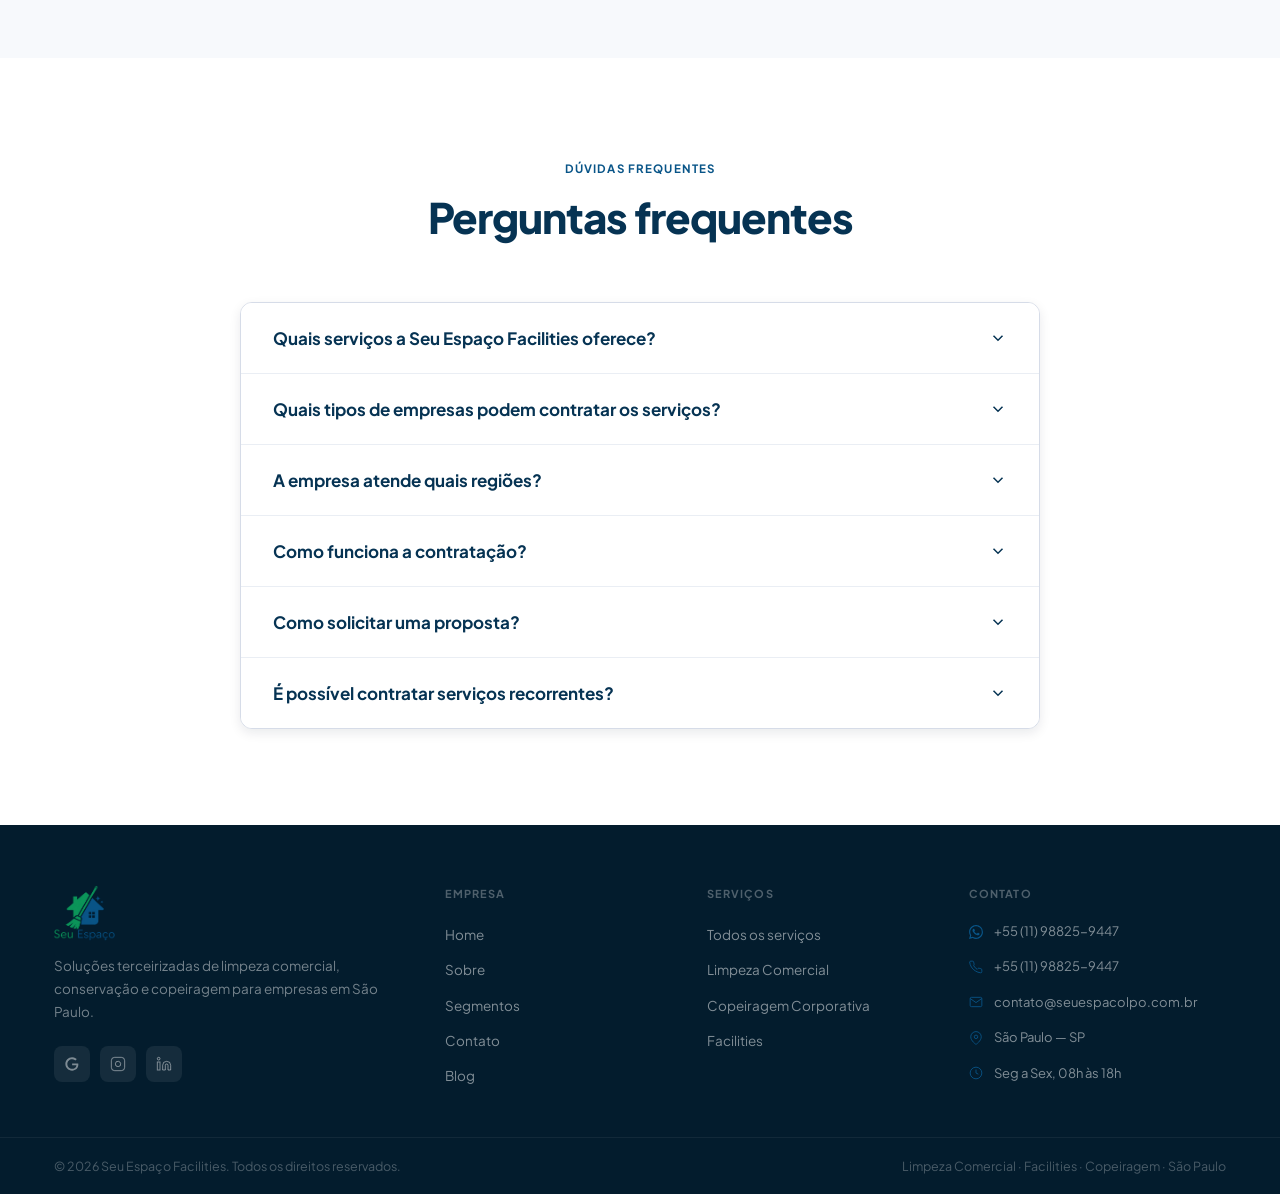
==== commit 9b122031: "feat: adiciona quiz de qualificacao de lead e pagina /formulario" ====
--- a/index.html
+++ b/index.html
@@ -35,10 +35,11 @@
   t.src=v;s=b.getElementsByTagName(e)[0];
   s.parentNode.insertBefore(t,s)}(window, document,'script',
   'https://connect.facebook.net/en_US/fbevents.js');
-  fbq('init', '[META_PIXEL_ID]');
+  fbq('init', '850093298071051');
+  fbq('track', 'PageView');
   </script>
   <noscript><img height="1" width="1" style="display:none"
-  src="https://www.facebook.com/tr?id=[META_PIXEL_ID]&ev=PageView&noscript=1"
+  src="https://www.facebook.com/tr?id=850093298071051&ev=PageView&noscript=1"
   /></noscript>
 
   <!-- JSON-LD Structured Data -->
@@ -541,23 +542,77 @@
       </div>
     </section>
 
-    <!-- SEÇÃO 9 — CTA INSTITUCIONAL -->
+    <!-- SEÇÃO 9 — QUIZ CTA -->
     <section class="inst-cta-section" aria-labelledby="inst-cta-title">
       <div class="inst-cta-inner fade-up">
         <span class="label">Fale com nossa equipe</span>
         <h2 class="title" id="inst-cta-title">Vamos entender o que sua empresa precisa?</h2>
-        <p>
-          Fale com nossa equipe e explique um pouco sobre sua operação. A partir dessas informações, podemos avaliar a solução mais adequada para a realidade da sua empresa.
-        </p>
-        <div class="inst-cta-btns">
-          <a href="/contato/" class="btn btn-primary btn-lg" id="cta-inst-contato">
-            Solicitar proposta
-          </a>
-          <a href="https://wa.me/5511988259447?text=Ol%C3%A1%21+Gostaria+de+conhecer+as+solu%C3%A7%C3%B5es+da+Seu+Espa%C3%A7o+Facilities+para+minha+empresa." class="btn btn-wa btn-lg" id="cta-inst-wa" data-track="whatsapp" data-loc="inst_cta" target="_blank" rel="noopener noreferrer">
-              <svg width="18" height="18" viewBox="0 0 24 24" fill="currentColor" aria-hidden="true"><path d="M17.472 14.382c-.297-.149-1.758-.867-2.03-.967-.273-.099-.471-.148-.67.15-.197.297-.767.966-.94 1.164-.173.199-.347.223-.644.075-.297-.15-1.255-.463-2.39-1.475-.883-.788-1.48-1.761-1.653-2.059-.173-.297-.018-.458.13-.606.134-.133.298-.347.446-.52.149-.174.198-.298.298-.497.099-.198.05-.371-.025-.52-.075-.149-.669-1.612-.916-2.207-.242-.579-.487-.5-.669-.51-.173-.008-.371-.01-.57-.01-.198 0-.52.074-.792.372-.272.297-1.04 1.016-1.04 2.479 0 1.462 1.065 2.875 1.213 3.074.149.198 2.096 3.2 5.077 4.487.709.306 1.262.489 1.694.625.712.227 1.36.195 1.871.118.571-.085 1.758-.719 2.006-1.413.248-.694.248-1.289.173-1.413-.074-.124-.272-.198-.57-.347m-5.421 7.403h-.004a9.87 9.87 0 01-5.031-1.378l-.361-.214-3.741.982.998-3.648-.235-.374a9.86 9.86 0 01-1.51-5.26c.001-5.45 4.436-9.884 9.888-9.884 2.64 0 5.122 1.03 6.988 2.898a9.825 9.825 0 012.893 6.994c-.003 5.45-4.437 9.884-9.885 9.884m8.413-18.297A11.815 11.815 0 0012.05 0C5.495 0 .16 5.335.157 11.892c0 2.096.547 4.142 1.588 5.945L.057 24l6.305-1.654a11.882 11.882 0 005.683 1.448h.005c6.554 0 11.89-5.335 11.893-11.893a11.821 11.821 0 00-3.48-8.413z"/></svg>
-              WhatsApp
-            </a>
-        </div>
+        <p>Responda rapidamente e nossa equipe entra em contato com a solução ideal para você.</p>
+
+        <!-- QUIZ CONTAINER -->
+        <div class="quiz-container" id="quiz-cta" role="region" aria-label="Quiz de qualificação">
+
+          <!-- PASSO 1 -->
+          <div class="quiz-step" id="quiz-step-1" aria-live="polite">
+            <p class="quiz-question">Você está buscando:</p>
+            <div class="quiz-options">
+              <button class="quiz-option" id="quiz-opt-contratar" data-quiz="step1" data-value="contratar" type="button">
+                <span class="quiz-opt-icon">🏢</span>
+                <span>Contratar serviços para minha empresa</span>
+              </button>
+              <button class="quiz-option" id="quiz-opt-emprego" data-quiz="step1" data-value="emprego" type="button">
+                <span class="quiz-opt-icon">💼</span>
+                <span>Estou procurando emprego</span>
+              </button>
+            </div>
+          </div>
+
+          <!-- PASSO 2 — Qual serviço -->
+          <div class="quiz-step quiz-step--hidden" id="quiz-step-2" aria-live="polite">
+            <button class="quiz-back" id="quiz-back-2" type="button" aria-label="Voltar">
+              <svg width="16" height="16" viewBox="0 0 24 24" fill="none" stroke="currentColor" stroke-width="2.5" aria-hidden="true"><polyline points="15 18 9 12 15 6"/></svg>
+              Voltar
+            </button>
+            <p class="quiz-question">Qual serviço você precisa?</p>
+            <div class="quiz-options">
+              <button class="quiz-option" id="quiz-opt-limpeza" data-quiz="step2" data-value="limpeza" type="button">
+                <span class="quiz-opt-icon">🧹</span>
+                <span>Limpeza comercial</span>
+              </button>
+              <button class="quiz-option" id="quiz-opt-copeiragem" data-quiz="step2" data-value="copeiragem" type="button">
+                <span class="quiz-opt-icon">☕</span>
+                <span>Copeiragem</span>
+              </button>
+              <button class="quiz-option" id="quiz-opt-facilities" data-quiz="step2" data-value="facilities" type="button">
+                <span class="quiz-opt-icon">🏗️</span>
+                <span>Facilities / Terceirização</span>
+              </button>
+              <button class="quiz-option" id="quiz-opt-outro" data-quiz="step2" data-value="outro" type="button">
+                <span class="quiz-opt-icon">💬</span>
+                <span>Outro</span>
+              </button>
+            </div>
+          </div>
+
+          <!-- RESULTADO — Não estamos contratando -->
+          <div class="quiz-step quiz-step--hidden" id="quiz-step-emprego" aria-live="polite">
+            <div class="quiz-result quiz-result--info">
+              <div class="quiz-result-icon">😊</div>
+              <h3 class="quiz-result-title">Obrigado pelo interesse!</h3>
+              <p class="quiz-result-text">No momento <strong>não temos vagas abertas</strong>, mas você pode nos enviar seu currículo para análise futura.</p>
+              <a href="mailto:contato@seuespacolpo.com.br?subject=Currículo%20para%20análise" class="btn btn-primary btn-lg" id="quiz-btn-curriculo">
+                Enviar currículo por e-mail
+              </a>
+              <button class="quiz-back quiz-back--center" id="quiz-back-emprego" type="button">
+                <svg width="16" height="16" viewBox="0 0 24 24" fill="none" stroke="currentColor" stroke-width="2.5" aria-hidden="true"><polyline points="15 18 9 12 15 6"/></svg>
+                Voltar ao início
+              </button>
+            </div>
+          </div>
+
+        </div>
+        <!-- / QUIZ CONTAINER -->
+
       </div>
     </section>
 
--- a/style.css
+++ b/style.css
@@ -861,11 +861,72 @@
 
 /* --- INSTITUTIONAL CTA --- */
 .inst-cta-section{background:var(--off-white);padding:96px 0;text-align:center}
-.inst-cta-inner{max-width:620px;margin:0 auto}
+.inst-cta-inner{max-width:720px;margin:0 auto}
 .inst-cta-inner .label{margin-bottom:16px}
 .inst-cta-inner h2{margin-bottom:16px}
-.inst-cta-inner p{color:var(--gray-500);margin-bottom:40px;line-height:1.75;font-size:16px}
+.inst-cta-inner>p{color:var(--gray-500);margin-bottom:32px;line-height:1.75;font-size:16px}
 .inst-cta-btns{display:flex;gap:16px;justify-content:center;flex-wrap:wrap}
+
+/* ---- QUIZ CTA ---- */
+.quiz-container{width:100%;text-align:left}
+.quiz-step{animation:quizFadeIn .3s ease}
+.quiz-step--hidden{display:none!important}
+@keyframes quizFadeIn{from{opacity:0;transform:translateY(8px)}to{opacity:1;transform:translateY(0)}}
+
+.quiz-question{
+  font-size:15px;font-weight:600;color:var(--gray-700,#374151);
+  margin-bottom:14px;text-transform:uppercase;letter-spacing:.04em
+}
+.quiz-options{
+  display:grid;grid-template-columns:1fr 1fr;gap:12px;
+  margin-bottom:0
+}
+.quiz-option{
+  display:flex;align-items:center;gap:12px;
+  background:#fff;border:2px solid var(--gray-100,#f3f4f6);
+  border-radius:14px;padding:18px 20px;cursor:pointer;
+  font-size:15px;font-weight:500;color:var(--gray-700,#374151);
+  text-align:left;transition:border-color .2s,box-shadow .2s,transform .15s;
+  line-height:1.3
+}
+.quiz-option:hover{
+  border-color:var(--accent,#0f4c81);box-shadow:0 4px 16px rgba(15,76,129,.12);
+  transform:translateY(-2px)
+}
+.quiz-option:active{transform:translateY(0)}
+.quiz-option.selected{
+  border-color:var(--accent,#0f4c81);
+  background:rgba(15,76,129,.05)
+}
+.quiz-opt-icon{font-size:22px;flex-shrink:0;line-height:1}
+
+.quiz-back{
+  display:inline-flex;align-items:center;gap:6px;
+  background:none;border:none;cursor:pointer;
+  color:var(--gray-500,#6b7280);font-size:13px;font-weight:600;
+  padding:0;margin-bottom:18px;
+  transition:color .2s
+}
+.quiz-back:hover{color:var(--accent,#0f4c81)}
+.quiz-back--center{
+  display:flex;justify-content:center;
+  margin:16px auto 0;width:100%
+}
+
+.quiz-result{
+  background:#fff;border:2px solid var(--gray-100,#f3f4f6);
+  border-radius:20px;padding:40px 32px;text-align:center;
+  max-width:480px;margin:0 auto
+}
+.quiz-result--info{border-color:rgba(15,76,129,.18)}
+.quiz-result-icon{font-size:48px;margin-bottom:16px;line-height:1}
+.quiz-result-title{font-size:22px;font-weight:700;color:var(--gray-900,#111827);margin-bottom:10px}
+.quiz-result-text{color:var(--gray-500,#6b7280);font-size:15px;line-height:1.7;margin-bottom:24px}
+.quiz-result-text strong{color:var(--gray-700,#374151)}
+
+@media(max-width:540px){
+  .quiz-options{grid-template-columns:1fr}
+}
 
 /* --- SERVICE CARDS (home + hub) --- */
 .svc-card{
@@ -1060,11 +1121,16 @@
   .mission-grid{grid-template-columns:1fr}
 }
 
-/* Hero Mobile Image Reordering */
+/* Hero Mobile Image Reordering & Centering */
 @media (max-width: 768px) {
   .hero-img-desktop { display: none !important; }
   .hero-img-mobile { display: block !important; margin: 24px 0; }
   .hero-img-mobile img { width: 100%; border-radius: 20px; box-shadow: var(--sh-lg); max-width: 540px; margin: 0 auto; display: block; }
+  
+  /* Centralization fixes for buttons and images */
+  .lp-hero-cta { width: 100%; display: flex; flex-direction: column; align-items: center; }
+  .lp-hero-cta .btn, .hero-cta-row .btn { width: 100%; max-width: 540px; justify-content: center; }
+  .lp-hero-inner { text-align: center !important; align-items: center !important; }
 }
 @media (min-width: 769px) {
   .hero-img-mobile { display: none !important; }
